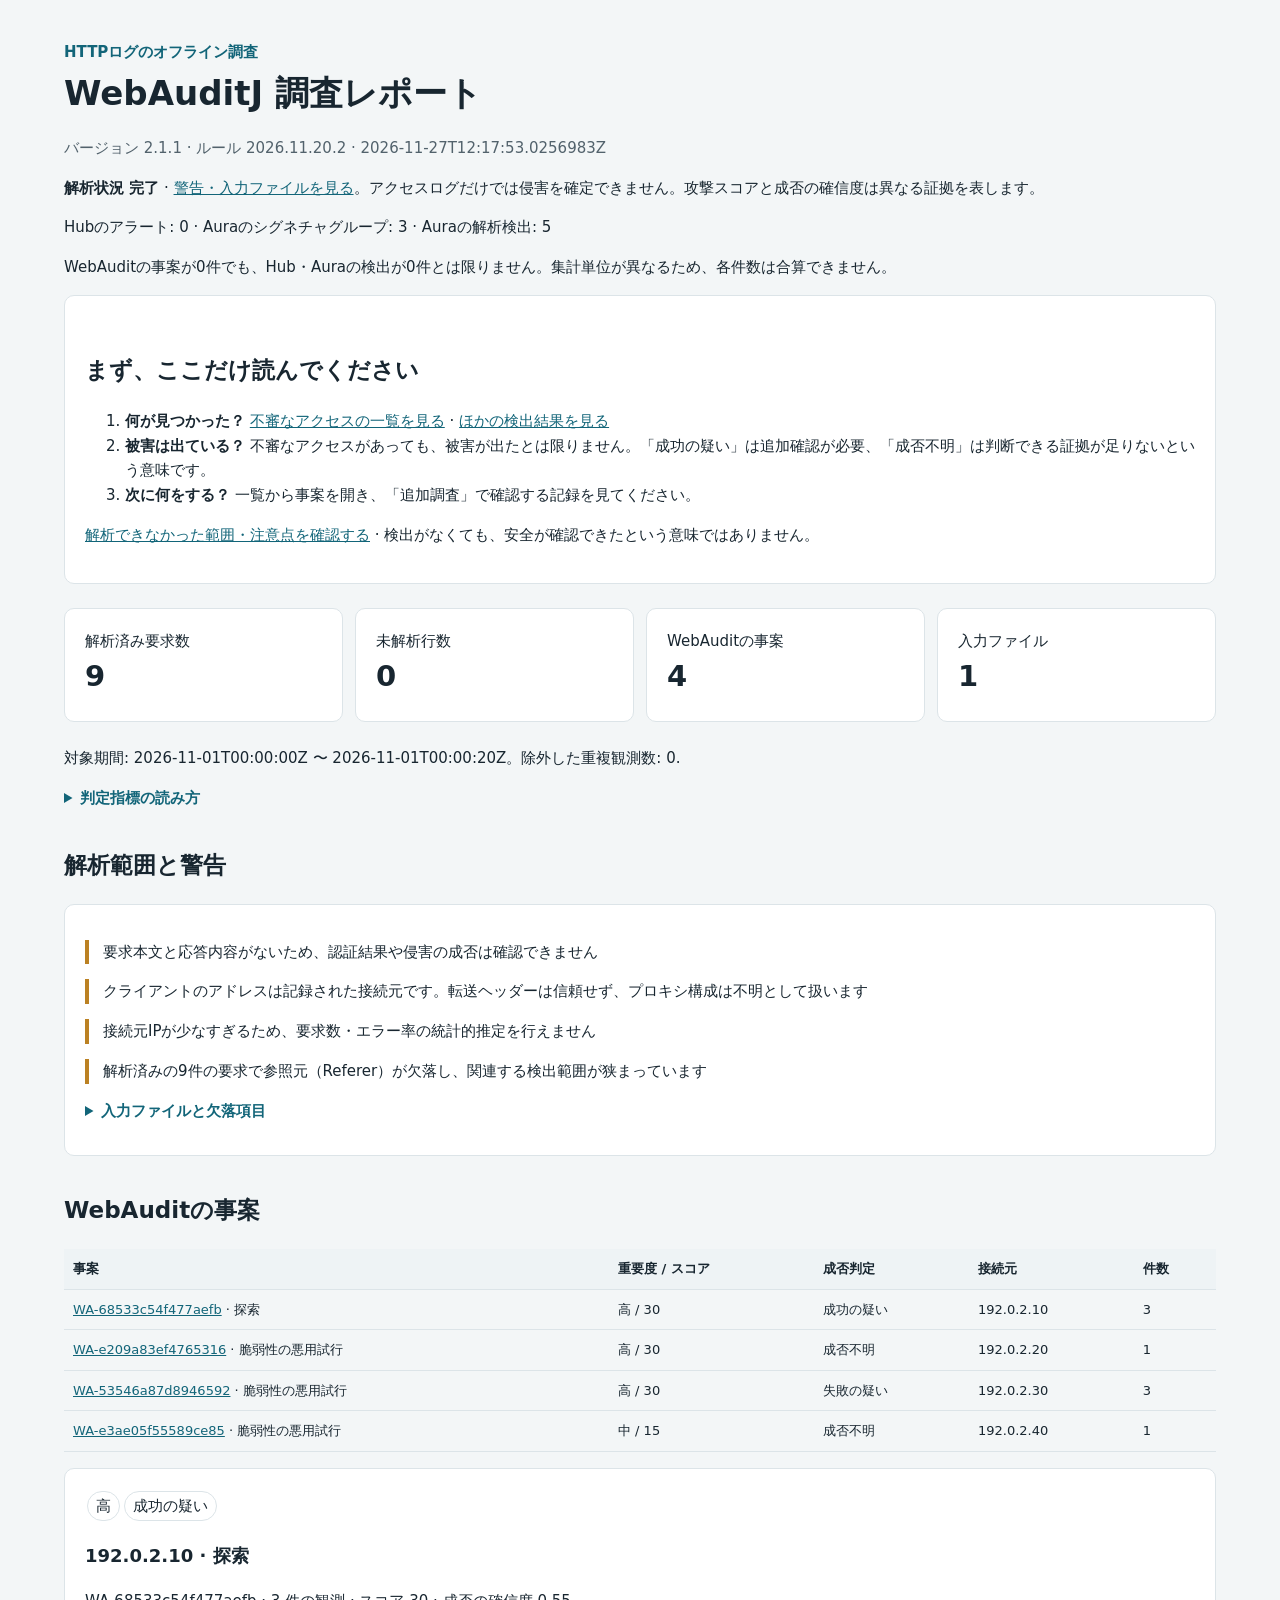
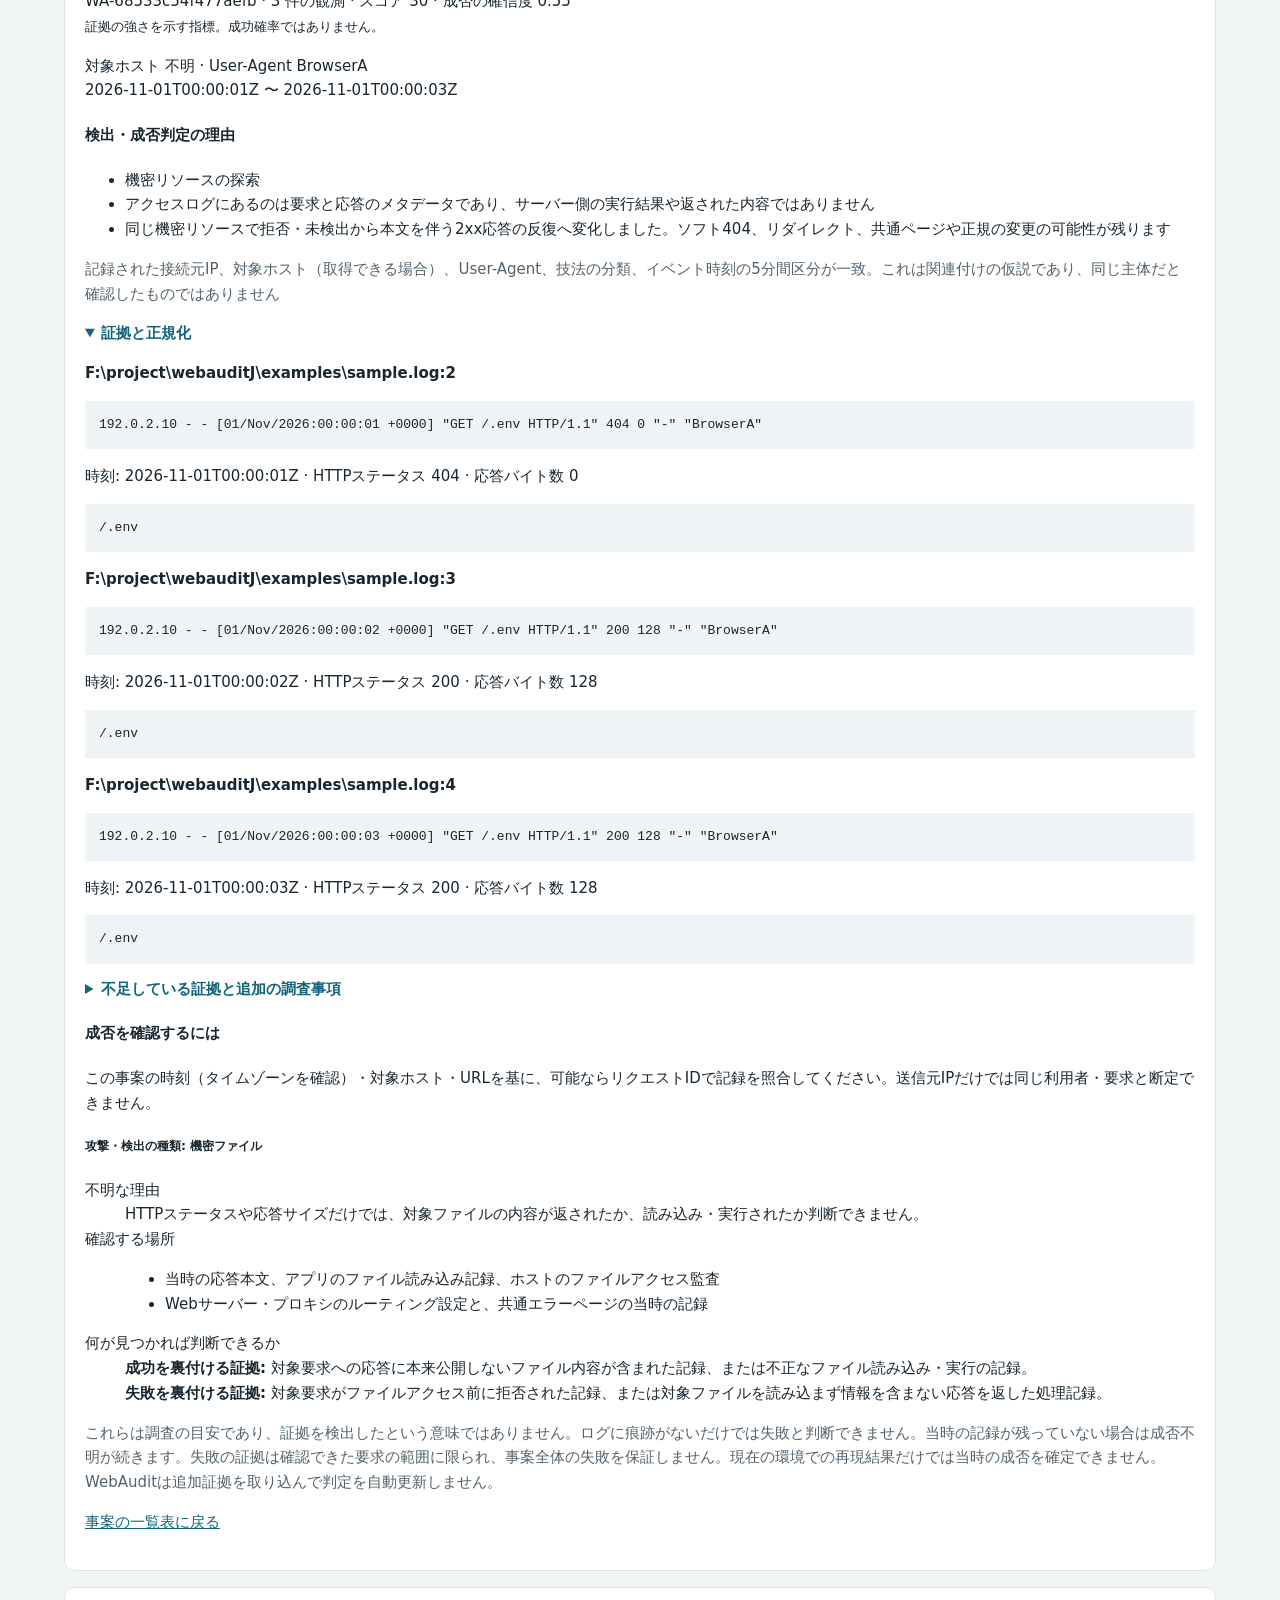
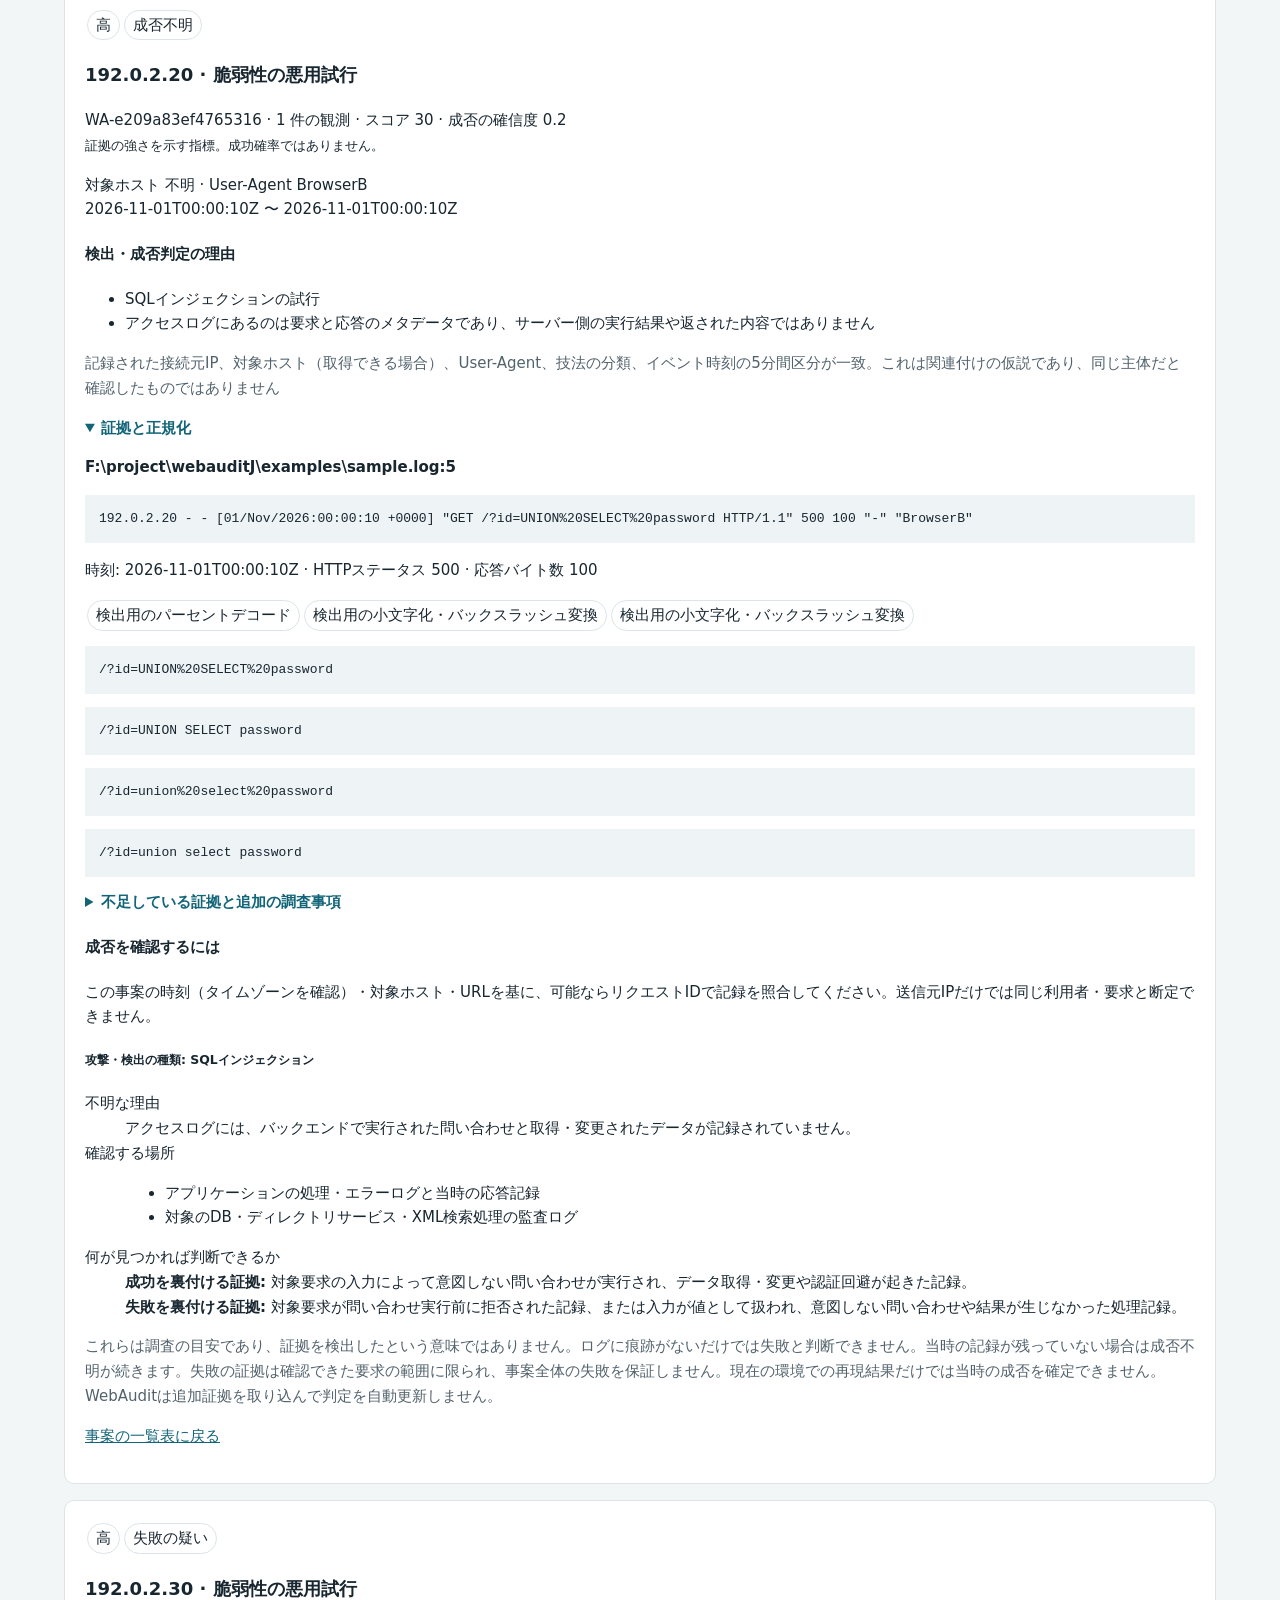
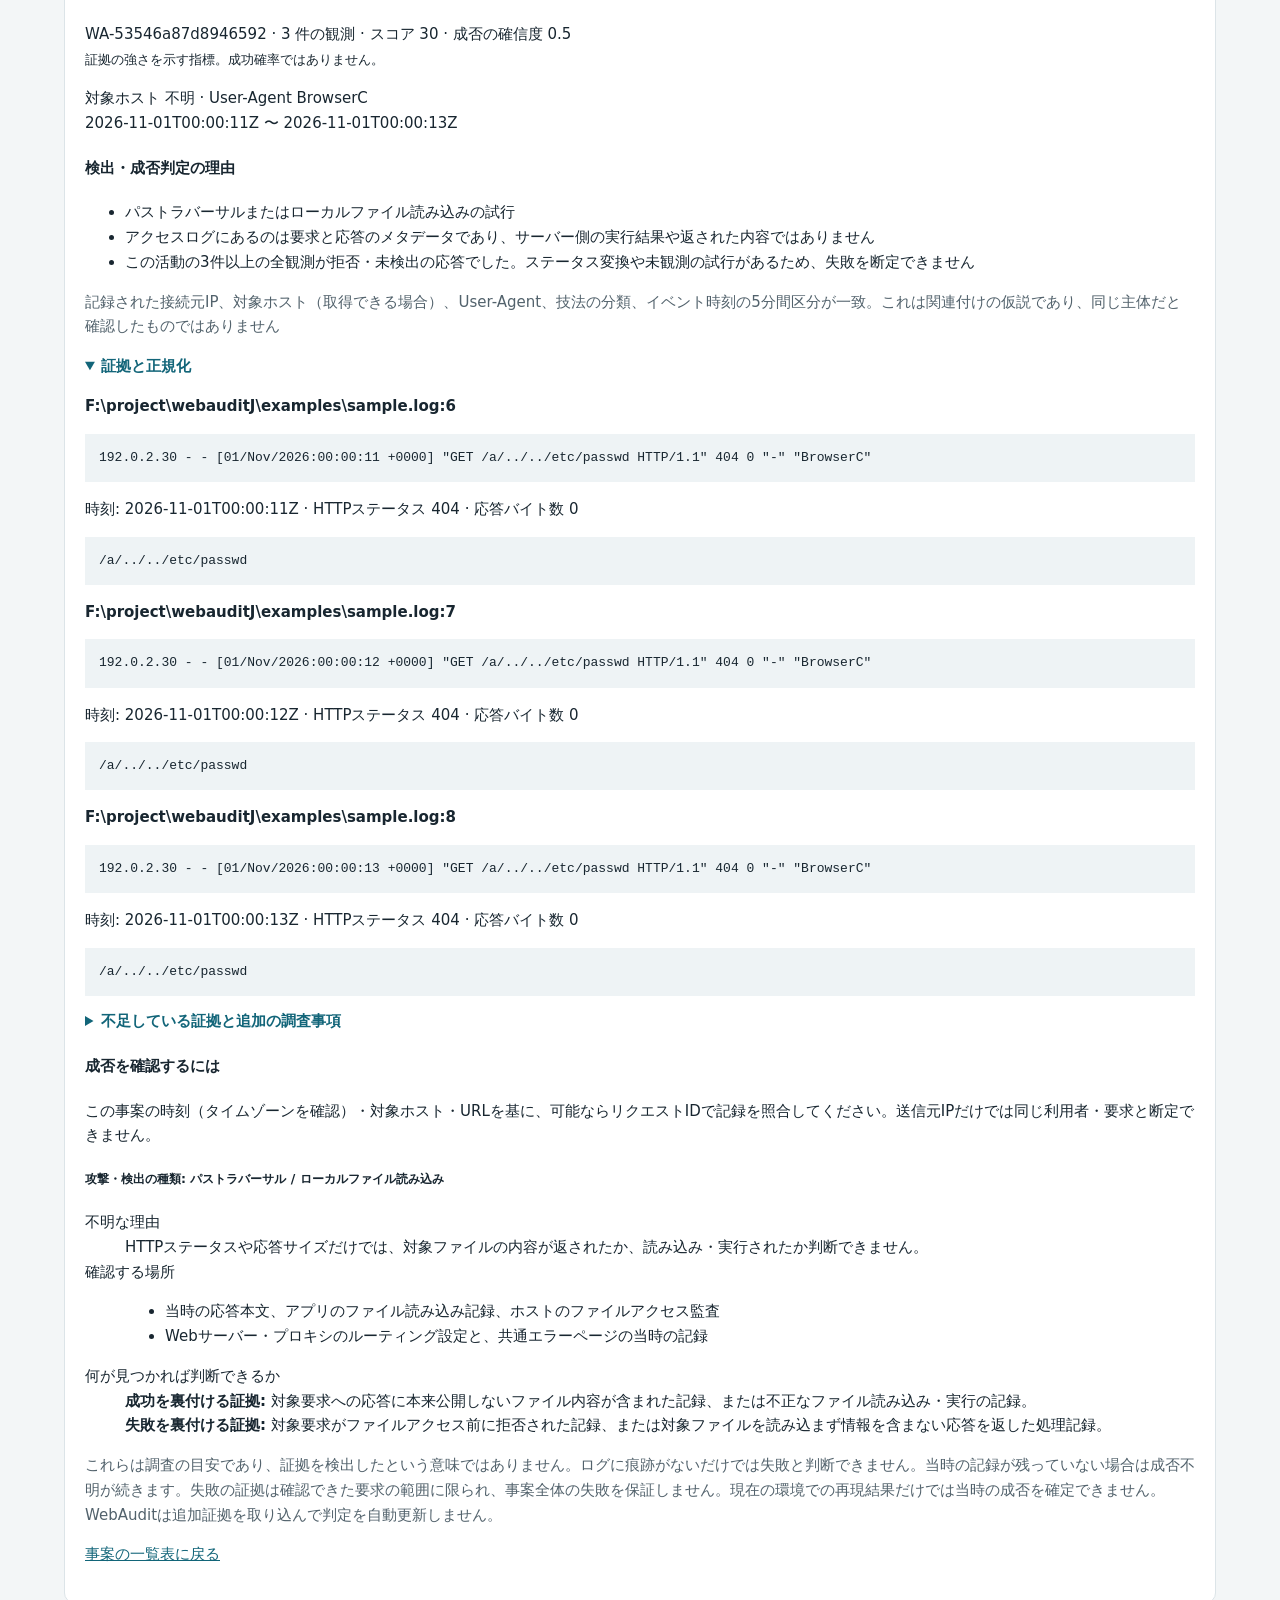
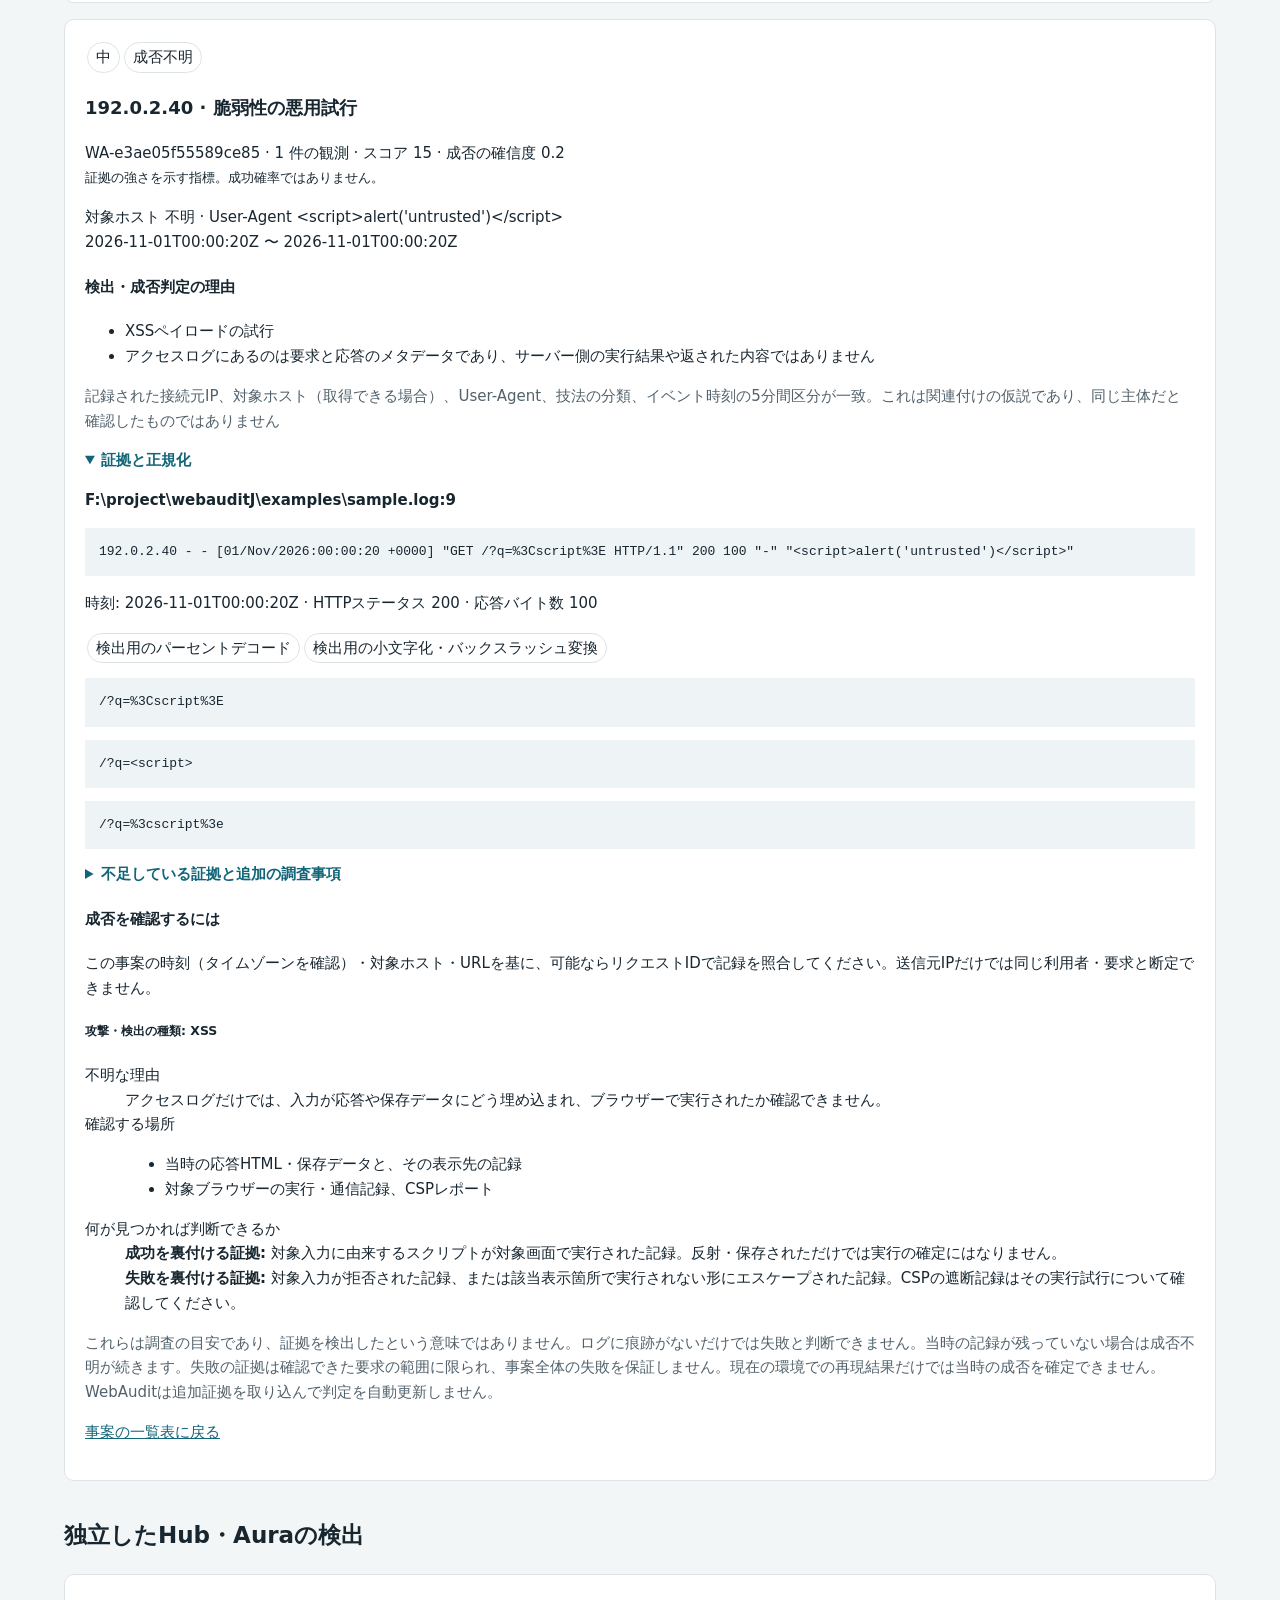
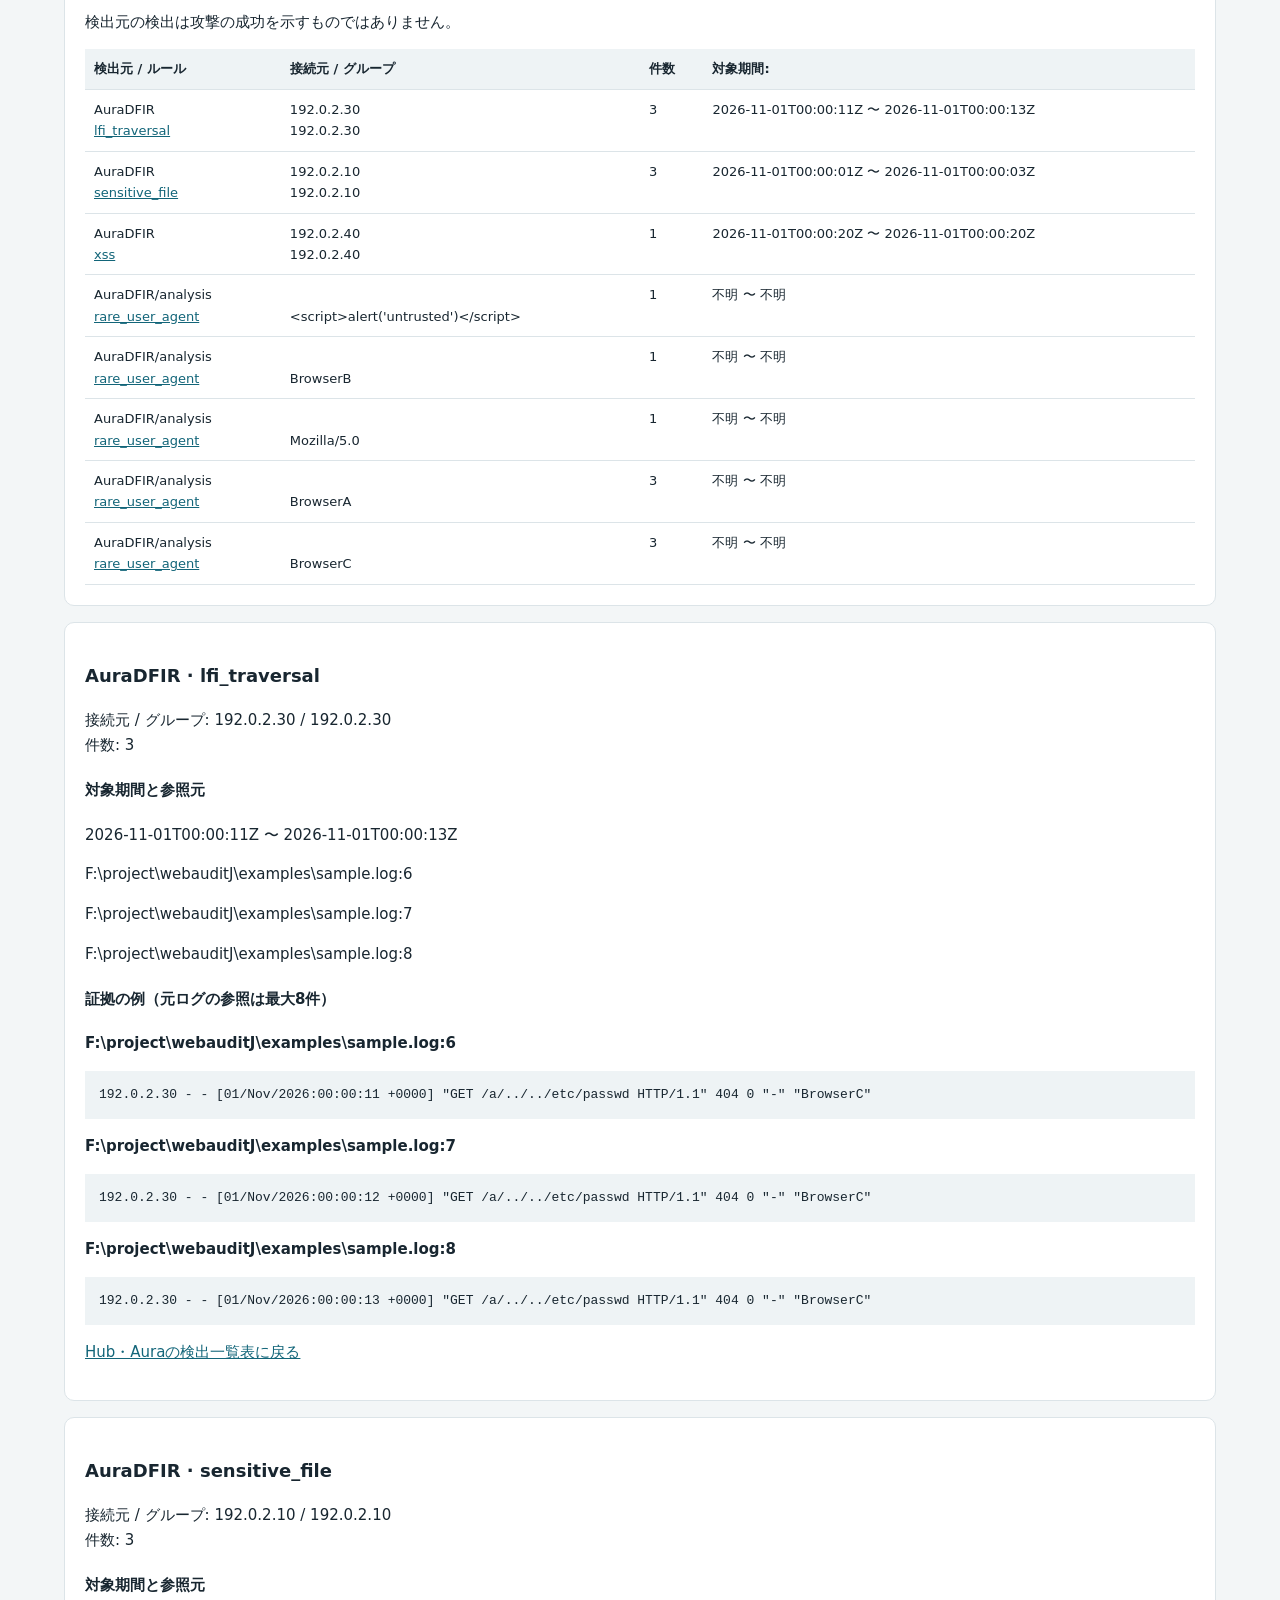
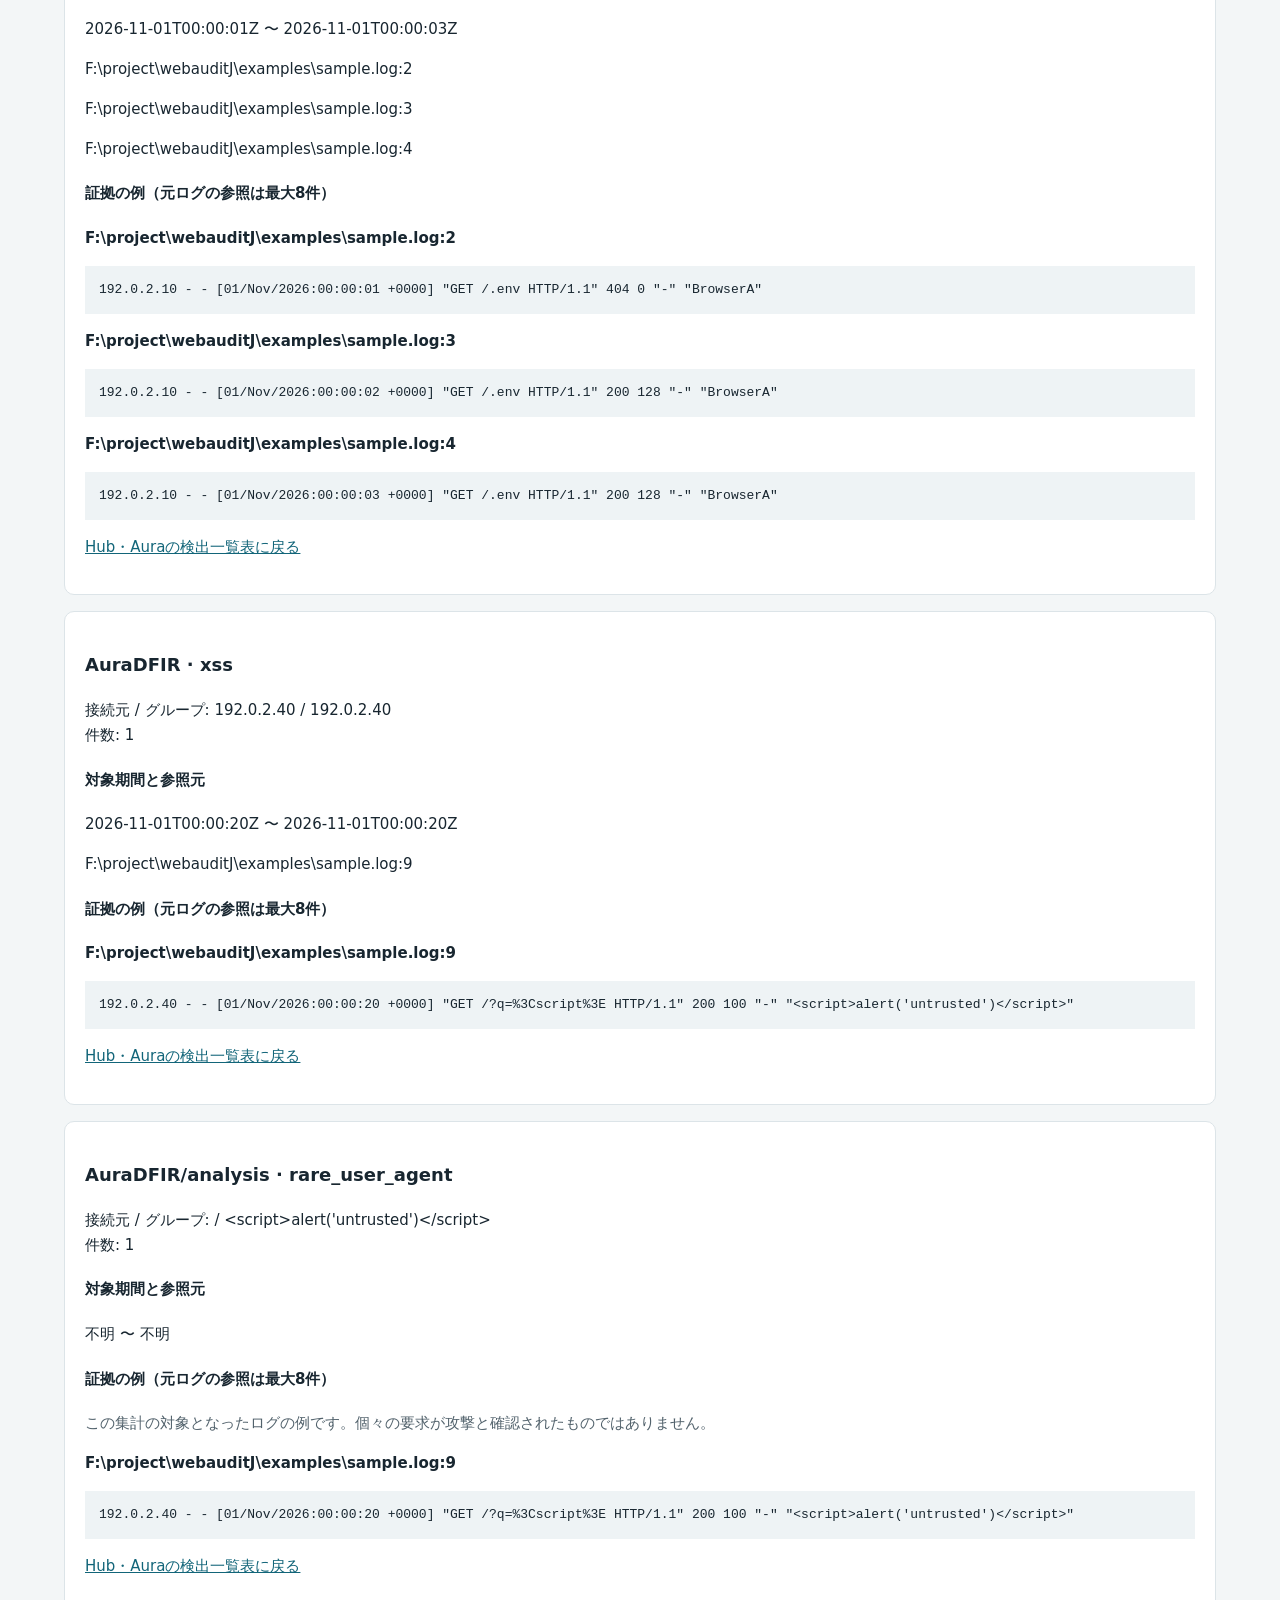
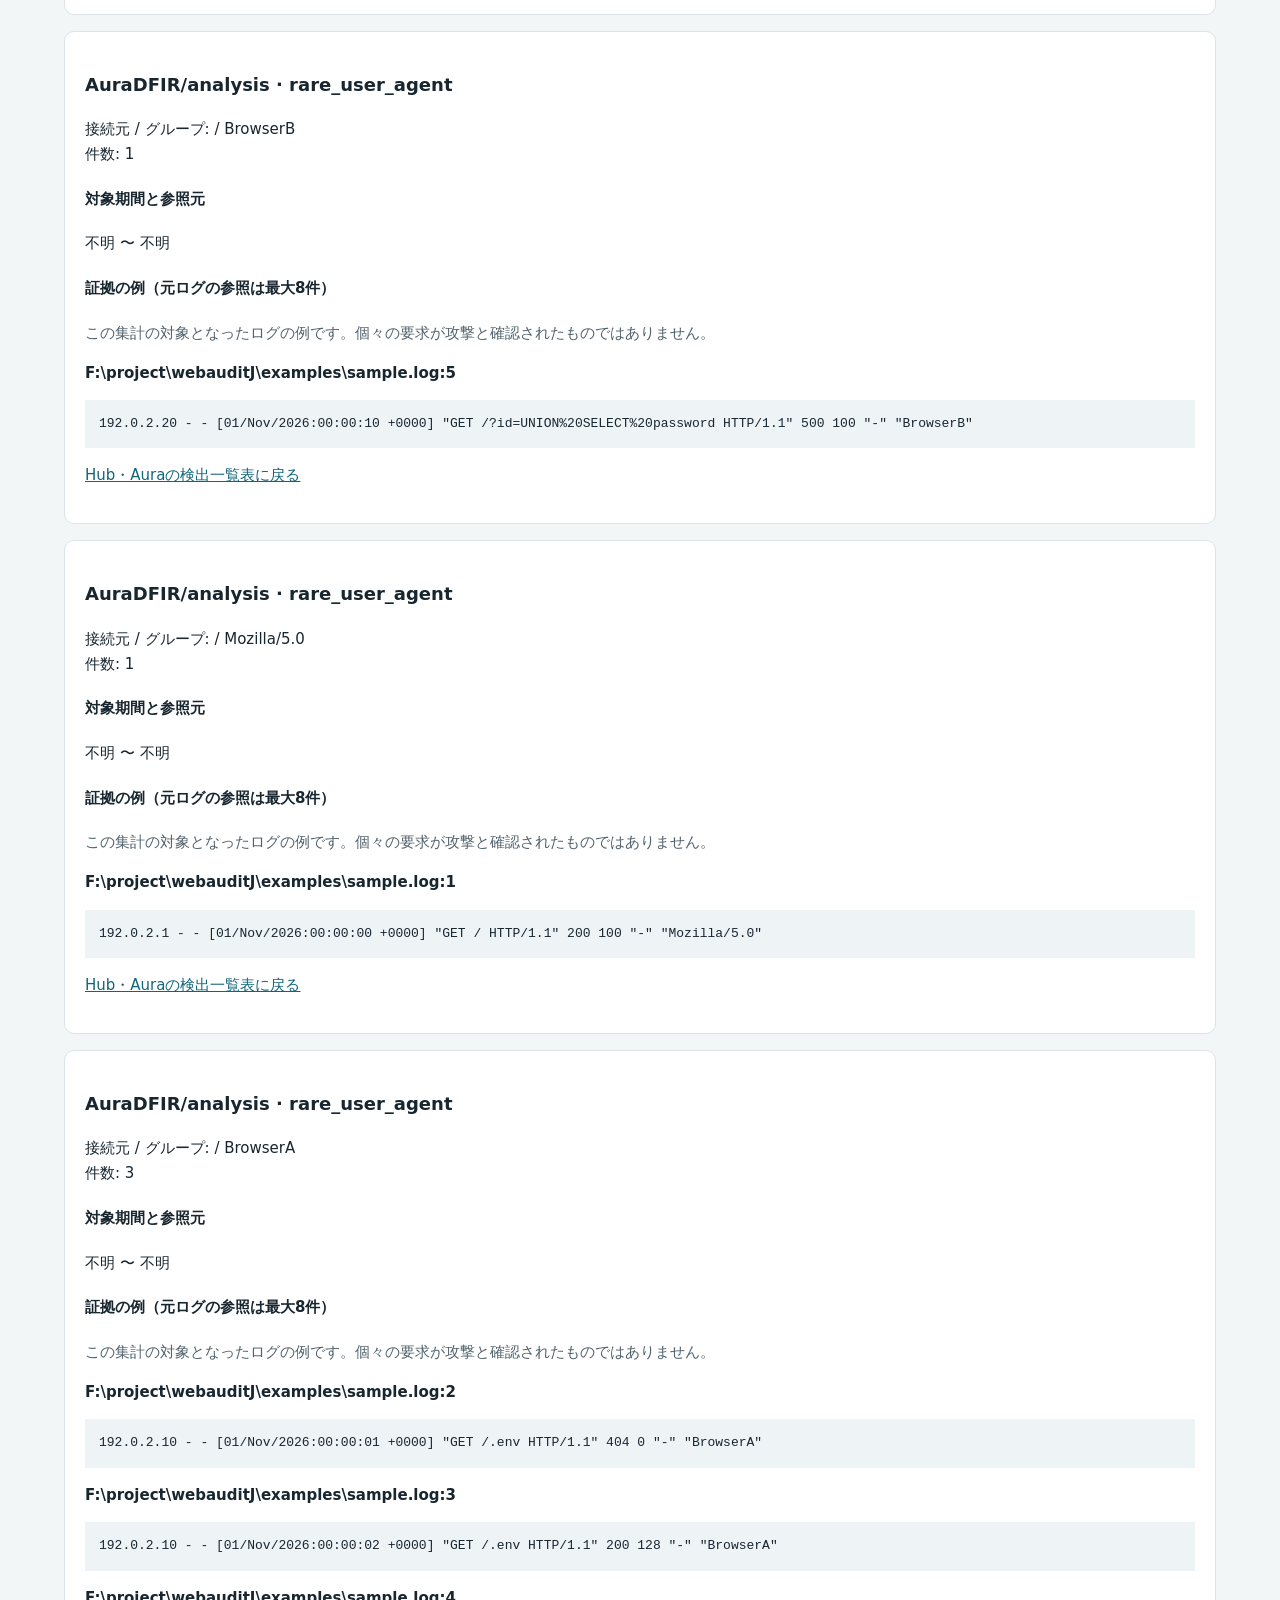
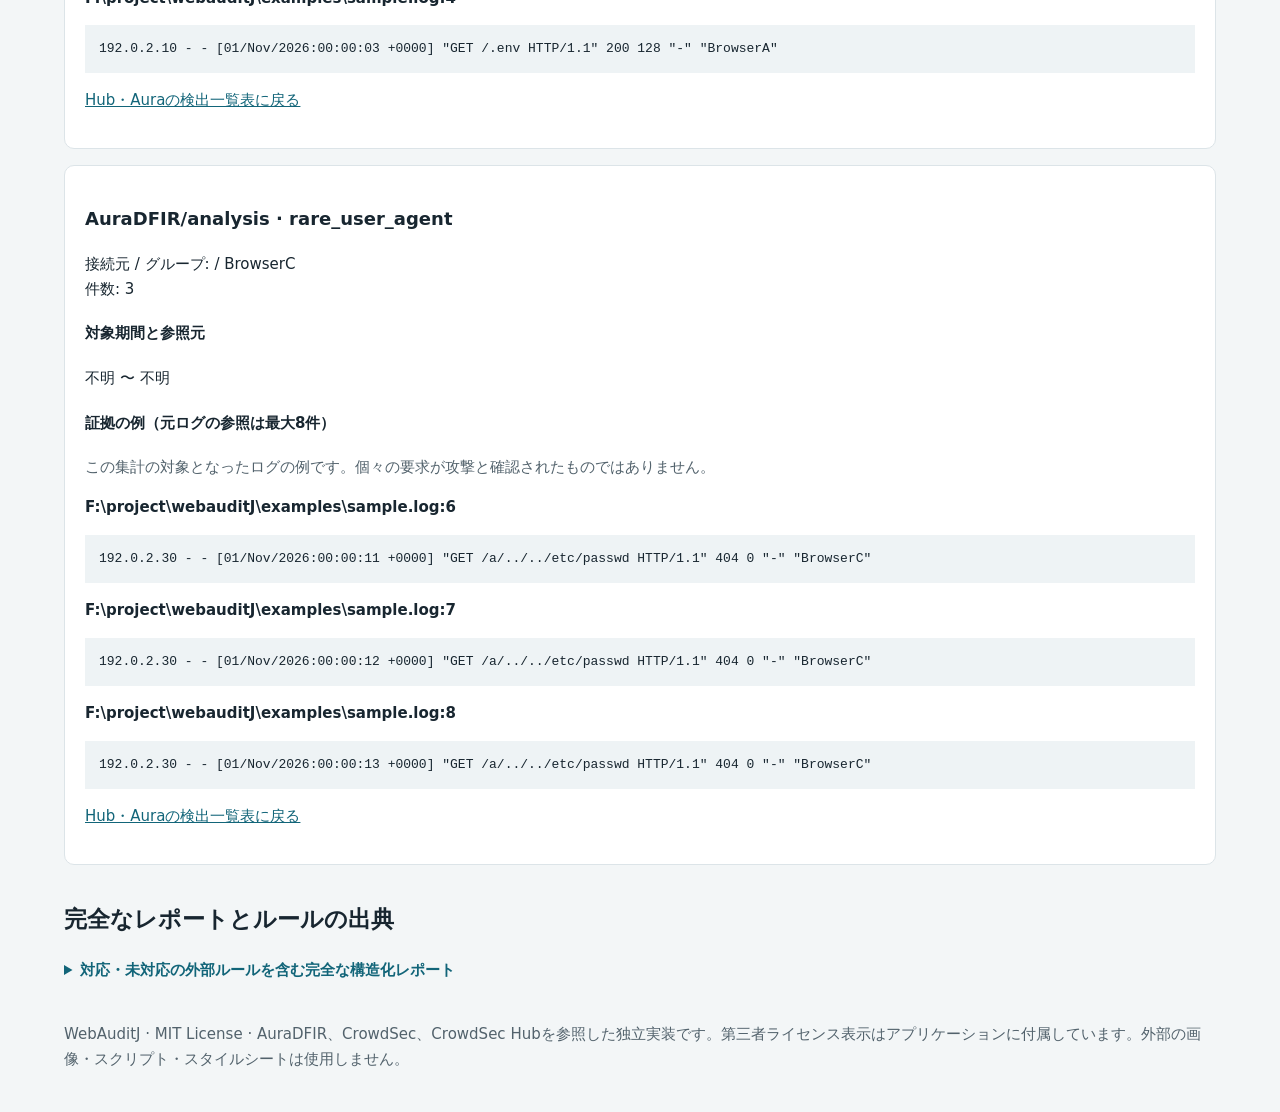
==== examples/sample-report.html @ 27878f89 "feat: port readable reports and investigation workflow (GREEN)" ====
<!doctype html>
<html lang="ja"><head><meta charset="utf-8"><meta http-equiv="Content-Security-Policy" content="default-src 'none'; style-src 'unsafe-inline'; base-uri 'none'; form-action 'none'"><meta name="viewport" content="width=device-width,initial-scale=1"><title>WebAuditJ 調査レポート</title>
<style>
:root{color-scheme:light;--ink:#182630;--muted:#52626c;--line:#dce4e8;--accent:#126579}*{box-sizing:border-box}body{margin:0;background:#f3f6f7;color:var(--ink);font:15px/1.65 system-ui,sans-serif}main{max-width:1200px;margin:0 auto;padding:40px 24px}h1{font-size:34px;margin:0}h2{margin-top:36px;font-size:23px}h3{font-size:18px}p{overflow-wrap:anywhere}.eyebrow{color:var(--accent);font-weight:700}.muted{color:var(--muted)}.grid{display:grid;grid-template-columns:repeat(auto-fit,minmax(160px,1fr));gap:12px;margin:24px 0}.metric,article,section.panel{background:white;border:1px solid var(--line);border-radius:10px;padding:20px}.metric strong{display:block;font-size:29px}article{margin:16px 0}pre{background:#eef3f5;padding:14px;white-space:pre-wrap;overflow-wrap:anywhere;font:13px/1.55 ui-monospace,monospace}table{border-collapse:collapse;width:100%;font-size:13px}th,td{padding:9px;border-bottom:1px solid var(--line);text-align:left;vertical-align:top;overflow-wrap:anywhere}th{background:#eef3f5}.table{overflow-x:auto}.tag{display:inline-block;border:1px solid var(--line);padding:2px 8px;border-radius:20px;margin:2px}.warning{border-left:4px solid #bb8123;padding-left:14px}details{margin:12px 0}summary{cursor:pointer;color:var(--accent);font-weight:600}a{color:var(--accent)}footer{margin-top:40px;color:var(--muted)}
</style></head><body><main>
<div class="eyebrow">HTTPログのオフライン調査</div><h1>WebAuditJ 調査レポート</h1>
<p class="muted">バージョン 2.1.1 · ルール 2026.11.20.2 · 2026-11-27T12:17:53.0256983Z</p>
<p><strong>解析状況 完了</strong> · <a href="#coverage">警告・入力ファイルを見る</a>。アクセスログだけでは侵害を確定できません。攻撃スコアと成否の確信度は異なる証拠を表します。</p>
<p>Hubのアラート: 0 · Auraのシグネチャグループ: 3 · Auraの解析検出: 5</p><p>WebAuditの事案が0件でも、Hub・Auraの検出が0件とは限りません。集計単位が異なるため、各件数は合算できません。</p>
<section class="panel" aria-labelledby="reading-guide"><h2 id="reading-guide">まず、ここだけ読んでください</h2><ol><li><strong>何が見つかった？</strong> <a href="#incident-list">不審なアクセスの一覧を見る</a> · <a href="#upstream-list">ほかの検出結果を見る</a></li><li><strong>被害は出ている？</strong> 不審なアクセスがあっても、被害が出たとは限りません。「成功の疑い」は追加確認が必要、「成否不明」は判断できる証拠が足りないという意味です。</li><li><strong>次に何をする？</strong> 一覧から事案を開き、「追加調査」で確認する記録を見てください。</li></ol><p><a href="#coverage">解析できなかった範囲・注意点を確認する</a> · 検出がなくても、安全が確認できたという意味ではありません。</p></section>
<div class="grid"><div class="metric">解析済み要求数<strong>9</strong></div><div class="metric">未解析行数<strong>0</strong></div><div class="metric">WebAuditの事案<strong>4</strong></div><div class="metric">入力ファイル<strong>1</strong></div></div>
<p>対象期間: 2026-11-01T00:00:00Z 〜 2026-11-01T00:00:20Z。除外した重複観測数: 0.</p>
<details><summary>判定指標の読み方</summary><p>攻撃スコアは、一意な一致ルールの重み（緊急40、高30、中15、その他5）の合計を100で打ち切った値です。不審さを表し、攻撃の成功を示すものではありません。</p><p>成否の確信度は、ルールの条件に基づく証拠の強さの指標であり、校正された確率ではありません。現行値は成否不明0.2、成功の疑い0.55、失敗の疑い0.5で、成功率を示しません。</p>
</details><h2 id="coverage">解析範囲と警告</h2><section class="panel"><p class="warning">要求本文と応答内容がないため、認証結果や侵害の成否は確認できません</p><p class="warning">クライアントのアドレスは記録された接続元です。転送ヘッダーは信頼せず、プロキシ構成は不明として扱います</p><p class="warning">接続元IPが少なすぎるため、要求数・エラー率の統計的推定を行えません</p><p class="warning">解析済みの9件の要求で参照元（Referer）が欠落し、関連する検出範囲が狭まっています</p>
<details><summary>入力ファイルと欠落項目</summary><div class="table"><table><tr><th>ファイル</th><th>解析済み</th><th>未解析</th><th>診断情報</th></tr><tr><td>F:\project\webauditJ\examples\sample.log</td><td>9</td><td>0</td><td></td></tr></table></div><p>参照元（Referer）: 9 が欠落</p></details></section>
<h2 id="incident-list">WebAuditの事案</h2>
<div class="table"><table><thead><tr><th scope="col">事案</th><th scope="col">重要度 / スコア</th><th scope="col">成否判定</th><th scope="col">接続元</th><th scope="col">件数</th></tr></thead><tbody>
<tr><td><a href="#WA-68533c54f477aefb">WA-68533c54f477aefb</a> · 探索</td><td>高 / 30</td><td>成功の疑い</td><td>192.0.2.10</td><td>3</td></tr><tr><td><a href="#WA-e209a83ef4765316">WA-e209a83ef4765316</a> · 脆弱性の悪用試行</td><td>高 / 30</td><td>成否不明</td><td>192.0.2.20</td><td>1</td></tr><tr><td><a href="#WA-53546a87d8946592">WA-53546a87d8946592</a> · 脆弱性の悪用試行</td><td>高 / 30</td><td>失敗の疑い</td><td>192.0.2.30</td><td>3</td></tr><tr><td><a href="#WA-e3ae05f55589ce85">WA-e3ae05f55589ce85</a> · 脆弱性の悪用試行</td><td>中 / 15</td><td>成否不明</td><td>192.0.2.40</td><td>1</td></tr>
</tbody></table></div>
<article id="WA-68533c54f477aefb"><span class="tag">高</span><span class="tag">成功の疑い</span><h3>192.0.2.10 · 探索</h3><p>WA-68533c54f477aefb · 3 件の観測 · スコア 30 · 成否の確信度 0.55<br><small>証拠の強さを示す指標。成功確率ではありません。</small></p><p>対象ホスト 不明 · User-Agent BrowserA<br>2026-11-01T00:00:01Z 〜 2026-11-01T00:00:03Z</p>

<h4>検出・成否判定の理由</h4><ul><li>機密リソースの探索</li><li>アクセスログにあるのは要求と応答のメタデータであり、サーバー側の実行結果や返された内容ではありません</li><li>同じ機密リソースで拒否・未検出から本文を伴う2xx応答の反復へ変化しました。ソフト404、リダイレクト、共通ページや正規の変更の可能性が残ります</li></ul><p class="muted">記録された接続元IP、対象ホスト（取得できる場合）、User-Agent、技法の分類、イベント時刻の5分間区分が一致。これは関連付けの仮説であり、同じ主体だと確認したものではありません</p>
<details open id="evidence-WA-68533c54f477aefb"><summary>証拠と正規化</summary><p><strong>F:\project\webauditJ\examples\sample.log:2</strong></p><pre>192.0.2.10 - - [01/Nov/2026:00:00:01 +0000] &quot;GET /.env HTTP/1.1&quot; 404 0 &quot;-&quot; &quot;BrowserA&quot;</pre><p>時刻: 2026-11-01T00:00:01Z · HTTPステータス 404 · 応答バイト数 0</p><pre>/.env</pre><p><strong>F:\project\webauditJ\examples\sample.log:3</strong></p><pre>192.0.2.10 - - [01/Nov/2026:00:00:02 +0000] &quot;GET /.env HTTP/1.1&quot; 200 128 &quot;-&quot; &quot;BrowserA&quot;</pre><p>時刻: 2026-11-01T00:00:02Z · HTTPステータス 200 · 応答バイト数 128</p><pre>/.env</pre><p><strong>F:\project\webauditJ\examples\sample.log:4</strong></p><pre>192.0.2.10 - - [01/Nov/2026:00:00:03 +0000] &quot;GET /.env HTTP/1.1&quot; 200 128 &quot;-&quot; &quot;BrowserA&quot;</pre><p>時刻: 2026-11-01T00:00:03Z · HTTPステータス 200 · 応答バイト数 128</p><pre>/.env</pre></details>
<details><summary>不足している証拠と追加の調査事項</summary><ul><li>応答本文と対象リソースの本来の動作</li><li>要求本文、アプリケーション・認証の監査記録</li><li>バックエンド・プロキシのステータス変換とファイル・プロセス・通信の証拠</li></ul><ol><li>参照先の元ログを読み、要求の転送先とプロキシ設定を確認してください</li><li>同時刻・同一リソースのアプリケーション・認証・エラーログを照合してください</li><li>ペイロードの探索では、サーバーのファイル・プロセス・外向き通信を確認してください</li><li>返された機密情報の実体を存在しないパスへの応答と比較し、応答・アプリケーションの証拠を保存してください</li></ol></details><section><h4>成否を確認するには</h4><p>この事案の時刻（タイムゾーンを確認）・対象ホスト・URLを基に、可能ならリクエストIDで記録を照合してください。送信元IPだけでは同じ利用者・要求と断定できません。</p>
<h5>攻撃・検出の種類: 機密ファイル</h5><dl><dt>不明な理由</dt><dd>HTTPステータスや応答サイズだけでは、対象ファイルの内容が返されたか、読み込み・実行されたか判断できません。</dd><dt>確認する場所</dt><dd><ul><li>当時の応答本文、アプリのファイル読み込み記録、ホストのファイルアクセス監査</li><li>Webサーバー・プロキシのルーティング設定と、共通エラーページの当時の記録</li></ul></dd><dt>何が見つかれば判断できるか</dt><dd><strong>成功を裏付ける証拠:</strong> 対象要求への応答に本来公開しないファイル内容が含まれた記録、または不正なファイル読み込み・実行の記録。</dd><dd><strong>失敗を裏付ける証拠:</strong> 対象要求がファイルアクセス前に拒否された記録、または対象ファイルを読み込まず情報を含まない応答を返した処理記録。</dd></dl>
<p class="muted">これらは調査の目安であり、証拠を検出したという意味ではありません。ログに痕跡がないだけでは失敗と判断できません。当時の記録が残っていない場合は成否不明が続きます。失敗の証拠は確認できた要求の範囲に限られ、事案全体の失敗を保証しません。現在の環境での再現結果だけでは当時の成否を確定できません。WebAuditは追加証拠を取り込んで判定を自動更新しません。</p></section><p><a href="#incident-list">事案の一覧表に戻る</a></p></article><article id="WA-e209a83ef4765316"><span class="tag">高</span><span class="tag">成否不明</span><h3>192.0.2.20 · 脆弱性の悪用試行</h3><p>WA-e209a83ef4765316 · 1 件の観測 · スコア 30 · 成否の確信度 0.2<br><small>証拠の強さを示す指標。成功確率ではありません。</small></p><p>対象ホスト 不明 · User-Agent BrowserB<br>2026-11-01T00:00:10Z 〜 2026-11-01T00:00:10Z</p>

<h4>検出・成否判定の理由</h4><ul><li>SQLインジェクションの試行</li><li>アクセスログにあるのは要求と応答のメタデータであり、サーバー側の実行結果や返された内容ではありません</li></ul><p class="muted">記録された接続元IP、対象ホスト（取得できる場合）、User-Agent、技法の分類、イベント時刻の5分間区分が一致。これは関連付けの仮説であり、同じ主体だと確認したものではありません</p>
<details open id="evidence-WA-e209a83ef4765316"><summary>証拠と正規化</summary><p><strong>F:\project\webauditJ\examples\sample.log:5</strong></p><pre>192.0.2.20 - - [01/Nov/2026:00:00:10 +0000] &quot;GET /?id=UNION%20SELECT%20password HTTP/1.1&quot; 500 100 &quot;-&quot; &quot;BrowserB&quot;</pre><p>時刻: 2026-11-01T00:00:10Z · HTTPステータス 500 · 応答バイト数 100</p><span class="tag">検出用のパーセントデコード</span><span class="tag">検出用の小文字化・バックスラッシュ変換</span><span class="tag">検出用の小文字化・バックスラッシュ変換</span><pre>/?id=UNION%20SELECT%20password</pre><pre>/?id=UNION SELECT password</pre><pre>/?id=union%20select%20password</pre><pre>/?id=union select password</pre></details>
<details><summary>不足している証拠と追加の調査事項</summary><ul><li>応答本文と対象リソースの本来の動作</li><li>要求本文、アプリケーション・認証の監査記録</li><li>バックエンド・プロキシのステータス変換とファイル・プロセス・通信の証拠</li></ul><ol><li>参照先の元ログを読み、要求の転送先とプロキシ設定を確認してください</li><li>同時刻・同一リソースのアプリケーション・認証・エラーログを照合してください</li><li>ペイロードの探索では、サーバーのファイル・プロセス・外向き通信を確認してください</li></ol></details><section><h4>成否を確認するには</h4><p>この事案の時刻（タイムゾーンを確認）・対象ホスト・URLを基に、可能ならリクエストIDで記録を照合してください。送信元IPだけでは同じ利用者・要求と断定できません。</p>
<h5>攻撃・検出の種類: SQLインジェクション</h5><dl><dt>不明な理由</dt><dd>アクセスログには、バックエンドで実行された問い合わせと取得・変更されたデータが記録されていません。</dd><dt>確認する場所</dt><dd><ul><li>アプリケーションの処理・エラーログと当時の応答記録</li><li>対象のDB・ディレクトリサービス・XML検索処理の監査ログ</li></ul></dd><dt>何が見つかれば判断できるか</dt><dd><strong>成功を裏付ける証拠:</strong> 対象要求の入力によって意図しない問い合わせが実行され、データ取得・変更や認証回避が起きた記録。</dd><dd><strong>失敗を裏付ける証拠:</strong> 対象要求が問い合わせ実行前に拒否された記録、または入力が値として扱われ、意図しない問い合わせや結果が生じなかった処理記録。</dd></dl>
<p class="muted">これらは調査の目安であり、証拠を検出したという意味ではありません。ログに痕跡がないだけでは失敗と判断できません。当時の記録が残っていない場合は成否不明が続きます。失敗の証拠は確認できた要求の範囲に限られ、事案全体の失敗を保証しません。現在の環境での再現結果だけでは当時の成否を確定できません。WebAuditは追加証拠を取り込んで判定を自動更新しません。</p></section><p><a href="#incident-list">事案の一覧表に戻る</a></p></article><article id="WA-53546a87d8946592"><span class="tag">高</span><span class="tag">失敗の疑い</span><h3>192.0.2.30 · 脆弱性の悪用試行</h3><p>WA-53546a87d8946592 · 3 件の観測 · スコア 30 · 成否の確信度 0.5<br><small>証拠の強さを示す指標。成功確率ではありません。</small></p><p>対象ホスト 不明 · User-Agent BrowserC<br>2026-11-01T00:00:11Z 〜 2026-11-01T00:00:13Z</p>

<h4>検出・成否判定の理由</h4><ul><li>パストラバーサルまたはローカルファイル読み込みの試行</li><li>アクセスログにあるのは要求と応答のメタデータであり、サーバー側の実行結果や返された内容ではありません</li><li>この活動の3件以上の全観測が拒否・未検出の応答でした。ステータス変換や未観測の試行があるため、失敗を断定できません</li></ul><p class="muted">記録された接続元IP、対象ホスト（取得できる場合）、User-Agent、技法の分類、イベント時刻の5分間区分が一致。これは関連付けの仮説であり、同じ主体だと確認したものではありません</p>
<details open id="evidence-WA-53546a87d8946592"><summary>証拠と正規化</summary><p><strong>F:\project\webauditJ\examples\sample.log:6</strong></p><pre>192.0.2.30 - - [01/Nov/2026:00:00:11 +0000] &quot;GET /a/../../etc/passwd HTTP/1.1&quot; 404 0 &quot;-&quot; &quot;BrowserC&quot;</pre><p>時刻: 2026-11-01T00:00:11Z · HTTPステータス 404 · 応答バイト数 0</p><pre>/a/../../etc/passwd</pre><p><strong>F:\project\webauditJ\examples\sample.log:7</strong></p><pre>192.0.2.30 - - [01/Nov/2026:00:00:12 +0000] &quot;GET /a/../../etc/passwd HTTP/1.1&quot; 404 0 &quot;-&quot; &quot;BrowserC&quot;</pre><p>時刻: 2026-11-01T00:00:12Z · HTTPステータス 404 · 応答バイト数 0</p><pre>/a/../../etc/passwd</pre><p><strong>F:\project\webauditJ\examples\sample.log:8</strong></p><pre>192.0.2.30 - - [01/Nov/2026:00:00:13 +0000] &quot;GET /a/../../etc/passwd HTTP/1.1&quot; 404 0 &quot;-&quot; &quot;BrowserC&quot;</pre><p>時刻: 2026-11-01T00:00:13Z · HTTPステータス 404 · 応答バイト数 0</p><pre>/a/../../etc/passwd</pre></details>
<details><summary>不足している証拠と追加の調査事項</summary><ul><li>応答本文と対象リソースの本来の動作</li><li>要求本文、アプリケーション・認証の監査記録</li><li>バックエンド・プロキシのステータス変換とファイル・プロセス・通信の証拠</li></ul><ol><li>参照先の元ログを読み、要求の転送先とプロキシ設定を確認してください</li><li>同時刻・同一リソースのアプリケーション・認証・エラーログを照合してください</li><li>ペイロードの探索では、サーバーのファイル・プロセス・外向き通信を確認してください</li></ol></details><section><h4>成否を確認するには</h4><p>この事案の時刻（タイムゾーンを確認）・対象ホスト・URLを基に、可能ならリクエストIDで記録を照合してください。送信元IPだけでは同じ利用者・要求と断定できません。</p>
<h5>攻撃・検出の種類: パストラバーサル / ローカルファイル読み込み</h5><dl><dt>不明な理由</dt><dd>HTTPステータスや応答サイズだけでは、対象ファイルの内容が返されたか、読み込み・実行されたか判断できません。</dd><dt>確認する場所</dt><dd><ul><li>当時の応答本文、アプリのファイル読み込み記録、ホストのファイルアクセス監査</li><li>Webサーバー・プロキシのルーティング設定と、共通エラーページの当時の記録</li></ul></dd><dt>何が見つかれば判断できるか</dt><dd><strong>成功を裏付ける証拠:</strong> 対象要求への応答に本来公開しないファイル内容が含まれた記録、または不正なファイル読み込み・実行の記録。</dd><dd><strong>失敗を裏付ける証拠:</strong> 対象要求がファイルアクセス前に拒否された記録、または対象ファイルを読み込まず情報を含まない応答を返した処理記録。</dd></dl>
<p class="muted">これらは調査の目安であり、証拠を検出したという意味ではありません。ログに痕跡がないだけでは失敗と判断できません。当時の記録が残っていない場合は成否不明が続きます。失敗の証拠は確認できた要求の範囲に限られ、事案全体の失敗を保証しません。現在の環境での再現結果だけでは当時の成否を確定できません。WebAuditは追加証拠を取り込んで判定を自動更新しません。</p></section><p><a href="#incident-list">事案の一覧表に戻る</a></p></article><article id="WA-e3ae05f55589ce85"><span class="tag">中</span><span class="tag">成否不明</span><h3>192.0.2.40 · 脆弱性の悪用試行</h3><p>WA-e3ae05f55589ce85 · 1 件の観測 · スコア 15 · 成否の確信度 0.2<br><small>証拠の強さを示す指標。成功確率ではありません。</small></p><p>対象ホスト 不明 · User-Agent &lt;script&gt;alert(&#39;untrusted&#39;)&lt;/script&gt;<br>2026-11-01T00:00:20Z 〜 2026-11-01T00:00:20Z</p>

<h4>検出・成否判定の理由</h4><ul><li>XSSペイロードの試行</li><li>アクセスログにあるのは要求と応答のメタデータであり、サーバー側の実行結果や返された内容ではありません</li></ul><p class="muted">記録された接続元IP、対象ホスト（取得できる場合）、User-Agent、技法の分類、イベント時刻の5分間区分が一致。これは関連付けの仮説であり、同じ主体だと確認したものではありません</p>
<details open id="evidence-WA-e3ae05f55589ce85"><summary>証拠と正規化</summary><p><strong>F:\project\webauditJ\examples\sample.log:9</strong></p><pre>192.0.2.40 - - [01/Nov/2026:00:00:20 +0000] &quot;GET /?q=%3Cscript%3E HTTP/1.1&quot; 200 100 &quot;-&quot; &quot;&lt;script&gt;alert(&#39;untrusted&#39;)&lt;/script&gt;&quot;</pre><p>時刻: 2026-11-01T00:00:20Z · HTTPステータス 200 · 応答バイト数 100</p><span class="tag">検出用のパーセントデコード</span><span class="tag">検出用の小文字化・バックスラッシュ変換</span><pre>/?q=%3Cscript%3E</pre><pre>/?q=&lt;script&gt;</pre><pre>/?q=%3cscript%3e</pre></details>
<details><summary>不足している証拠と追加の調査事項</summary><ul><li>応答本文と対象リソースの本来の動作</li><li>要求本文、アプリケーション・認証の監査記録</li><li>バックエンド・プロキシのステータス変換とファイル・プロセス・通信の証拠</li></ul><ol><li>参照先の元ログを読み、要求の転送先とプロキシ設定を確認してください</li><li>同時刻・同一リソースのアプリケーション・認証・エラーログを照合してください</li><li>ペイロードの探索では、サーバーのファイル・プロセス・外向き通信を確認してください</li></ol></details><section><h4>成否を確認するには</h4><p>この事案の時刻（タイムゾーンを確認）・対象ホスト・URLを基に、可能ならリクエストIDで記録を照合してください。送信元IPだけでは同じ利用者・要求と断定できません。</p>
<h5>攻撃・検出の種類: XSS</h5><dl><dt>不明な理由</dt><dd>アクセスログだけでは、入力が応答や保存データにどう埋め込まれ、ブラウザーで実行されたか確認できません。</dd><dt>確認する場所</dt><dd><ul><li>当時の応答HTML・保存データと、その表示先の記録</li><li>対象ブラウザーの実行・通信記録、CSPレポート</li></ul></dd><dt>何が見つかれば判断できるか</dt><dd><strong>成功を裏付ける証拠:</strong> 対象入力に由来するスクリプトが対象画面で実行された記録。反射・保存されただけでは実行の確定にはなりません。</dd><dd><strong>失敗を裏付ける証拠:</strong> 対象入力が拒否された記録、または該当表示箇所で実行されない形にエスケープされた記録。CSPの遮断記録はその実行試行について確認してください。</dd></dl>
<p class="muted">これらは調査の目安であり、証拠を検出したという意味ではありません。ログに痕跡がないだけでは失敗と判断できません。当時の記録が残っていない場合は成否不明が続きます。失敗の証拠は確認できた要求の範囲に限られ、事案全体の失敗を保証しません。現在の環境での再現結果だけでは当時の成否を確定できません。WebAuditは追加証拠を取り込んで判定を自動更新しません。</p></section><p><a href="#incident-list">事案の一覧表に戻る</a></p></article>
<h2>独立したHub・Auraの検出</h2><section class="panel"><p>検出元の検出は攻撃の成功を示すものではありません。</p><div class="table" id="upstream-list"><table><thead><tr><th scope="col">検出元 / ルール</th><th scope="col">接続元 / グループ</th><th scope="col">件数</th><th scope="col">対象期間:</th></tr></thead><tbody>
<tr><td>AuraDFIR<br><a href="#upstream-0">lfi_traversal</a></td><td>192.0.2.30<br>192.0.2.30</td><td>3</td><td>2026-11-01T00:00:11Z 〜 2026-11-01T00:00:13Z</td></tr><tr><td>AuraDFIR<br><a href="#upstream-1">sensitive_file</a></td><td>192.0.2.10<br>192.0.2.10</td><td>3</td><td>2026-11-01T00:00:01Z 〜 2026-11-01T00:00:03Z</td></tr><tr><td>AuraDFIR<br><a href="#upstream-2">xss</a></td><td>192.0.2.40<br>192.0.2.40</td><td>1</td><td>2026-11-01T00:00:20Z 〜 2026-11-01T00:00:20Z</td></tr><tr><td>AuraDFIR/analysis<br><a href="#upstream-3">rare_user_agent</a></td><td><br>&lt;script&gt;alert(&#39;untrusted&#39;)&lt;/script&gt;</td><td>1</td><td>不明 〜 不明</td></tr><tr><td>AuraDFIR/analysis<br><a href="#upstream-4">rare_user_agent</a></td><td><br>BrowserB</td><td>1</td><td>不明 〜 不明</td></tr><tr><td>AuraDFIR/analysis<br><a href="#upstream-5">rare_user_agent</a></td><td><br>Mozilla/5.0</td><td>1</td><td>不明 〜 不明</td></tr><tr><td>AuraDFIR/analysis<br><a href="#upstream-6">rare_user_agent</a></td><td><br>BrowserA</td><td>3</td><td>不明 〜 不明</td></tr><tr><td>AuraDFIR/analysis<br><a href="#upstream-7">rare_user_agent</a></td><td><br>BrowserC</td><td>3</td><td>不明 〜 不明</td></tr>
</tbody></table></div></section>
<article id="upstream-0"><h3>AuraDFIR · lfi_traversal</h3><p>接続元 / グループ: 192.0.2.30 / 192.0.2.30<br>件数: 3</p><h4>対象期間と参照元</h4><p>2026-11-01T00:00:11Z 〜 2026-11-01T00:00:13Z</p><p>F:\project\webauditJ\examples\sample.log:6</p><p>F:\project\webauditJ\examples\sample.log:7</p><p>F:\project\webauditJ\examples\sample.log:8</p><h4>証拠の例（元ログの参照は最大8件）</h4><p><strong>F:\project\webauditJ\examples\sample.log:6</strong></p><pre>192.0.2.30 - - [01/Nov/2026:00:00:11 +0000] &quot;GET /a/../../etc/passwd HTTP/1.1&quot; 404 0 &quot;-&quot; &quot;BrowserC&quot;</pre><p><strong>F:\project\webauditJ\examples\sample.log:7</strong></p><pre>192.0.2.30 - - [01/Nov/2026:00:00:12 +0000] &quot;GET /a/../../etc/passwd HTTP/1.1&quot; 404 0 &quot;-&quot; &quot;BrowserC&quot;</pre><p><strong>F:\project\webauditJ\examples\sample.log:8</strong></p><pre>192.0.2.30 - - [01/Nov/2026:00:00:13 +0000] &quot;GET /a/../../etc/passwd HTTP/1.1&quot; 404 0 &quot;-&quot; &quot;BrowserC&quot;</pre><p><a href="#upstream-list">Hub・Auraの検出一覧表に戻る</a></p></article><article id="upstream-1"><h3>AuraDFIR · sensitive_file</h3><p>接続元 / グループ: 192.0.2.10 / 192.0.2.10<br>件数: 3</p><h4>対象期間と参照元</h4><p>2026-11-01T00:00:01Z 〜 2026-11-01T00:00:03Z</p><p>F:\project\webauditJ\examples\sample.log:2</p><p>F:\project\webauditJ\examples\sample.log:3</p><p>F:\project\webauditJ\examples\sample.log:4</p><h4>証拠の例（元ログの参照は最大8件）</h4><p><strong>F:\project\webauditJ\examples\sample.log:2</strong></p><pre>192.0.2.10 - - [01/Nov/2026:00:00:01 +0000] &quot;GET /.env HTTP/1.1&quot; 404 0 &quot;-&quot; &quot;BrowserA&quot;</pre><p><strong>F:\project\webauditJ\examples\sample.log:3</strong></p><pre>192.0.2.10 - - [01/Nov/2026:00:00:02 +0000] &quot;GET /.env HTTP/1.1&quot; 200 128 &quot;-&quot; &quot;BrowserA&quot;</pre><p><strong>F:\project\webauditJ\examples\sample.log:4</strong></p><pre>192.0.2.10 - - [01/Nov/2026:00:00:03 +0000] &quot;GET /.env HTTP/1.1&quot; 200 128 &quot;-&quot; &quot;BrowserA&quot;</pre><p><a href="#upstream-list">Hub・Auraの検出一覧表に戻る</a></p></article><article id="upstream-2"><h3>AuraDFIR · xss</h3><p>接続元 / グループ: 192.0.2.40 / 192.0.2.40<br>件数: 1</p><h4>対象期間と参照元</h4><p>2026-11-01T00:00:20Z 〜 2026-11-01T00:00:20Z</p><p>F:\project\webauditJ\examples\sample.log:9</p><h4>証拠の例（元ログの参照は最大8件）</h4><p><strong>F:\project\webauditJ\examples\sample.log:9</strong></p><pre>192.0.2.40 - - [01/Nov/2026:00:00:20 +0000] &quot;GET /?q=%3Cscript%3E HTTP/1.1&quot; 200 100 &quot;-&quot; &quot;&lt;script&gt;alert(&#39;untrusted&#39;)&lt;/script&gt;&quot;</pre><p><a href="#upstream-list">Hub・Auraの検出一覧表に戻る</a></p></article><article id="upstream-3"><h3>AuraDFIR/analysis · rare_user_agent</h3><p>接続元 / グループ:  / &lt;script&gt;alert(&#39;untrusted&#39;)&lt;/script&gt;<br>件数: 1</p><h4>対象期間と参照元</h4><p>不明 〜 不明</p><h4>証拠の例（元ログの参照は最大8件）</h4><p class="muted">この集計の対象となったログの例です。個々の要求が攻撃と確認されたものではありません。</p><p><strong>F:\project\webauditJ\examples\sample.log:9</strong></p><pre>192.0.2.40 - - [01/Nov/2026:00:00:20 +0000] &quot;GET /?q=%3Cscript%3E HTTP/1.1&quot; 200 100 &quot;-&quot; &quot;&lt;script&gt;alert(&#39;untrusted&#39;)&lt;/script&gt;&quot;</pre><p><a href="#upstream-list">Hub・Auraの検出一覧表に戻る</a></p></article><article id="upstream-4"><h3>AuraDFIR/analysis · rare_user_agent</h3><p>接続元 / グループ:  / BrowserB<br>件数: 1</p><h4>対象期間と参照元</h4><p>不明 〜 不明</p><h4>証拠の例（元ログの参照は最大8件）</h4><p class="muted">この集計の対象となったログの例です。個々の要求が攻撃と確認されたものではありません。</p><p><strong>F:\project\webauditJ\examples\sample.log:5</strong></p><pre>192.0.2.20 - - [01/Nov/2026:00:00:10 +0000] &quot;GET /?id=UNION%20SELECT%20password HTTP/1.1&quot; 500 100 &quot;-&quot; &quot;BrowserB&quot;</pre><p><a href="#upstream-list">Hub・Auraの検出一覧表に戻る</a></p></article><article id="upstream-5"><h3>AuraDFIR/analysis · rare_user_agent</h3><p>接続元 / グループ:  / Mozilla/5.0<br>件数: 1</p><h4>対象期間と参照元</h4><p>不明 〜 不明</p><h4>証拠の例（元ログの参照は最大8件）</h4><p class="muted">この集計の対象となったログの例です。個々の要求が攻撃と確認されたものではありません。</p><p><strong>F:\project\webauditJ\examples\sample.log:1</strong></p><pre>192.0.2.1 - - [01/Nov/2026:00:00:00 +0000] &quot;GET / HTTP/1.1&quot; 200 100 &quot;-&quot; &quot;Mozilla/5.0&quot;</pre><p><a href="#upstream-list">Hub・Auraの検出一覧表に戻る</a></p></article><article id="upstream-6"><h3>AuraDFIR/analysis · rare_user_agent</h3><p>接続元 / グループ:  / BrowserA<br>件数: 3</p><h4>対象期間と参照元</h4><p>不明 〜 不明</p><h4>証拠の例（元ログの参照は最大8件）</h4><p class="muted">この集計の対象となったログの例です。個々の要求が攻撃と確認されたものではありません。</p><p><strong>F:\project\webauditJ\examples\sample.log:2</strong></p><pre>192.0.2.10 - - [01/Nov/2026:00:00:01 +0000] &quot;GET /.env HTTP/1.1&quot; 404 0 &quot;-&quot; &quot;BrowserA&quot;</pre><p><strong>F:\project\webauditJ\examples\sample.log:3</strong></p><pre>192.0.2.10 - - [01/Nov/2026:00:00:02 +0000] &quot;GET /.env HTTP/1.1&quot; 200 128 &quot;-&quot; &quot;BrowserA&quot;</pre><p><strong>F:\project\webauditJ\examples\sample.log:4</strong></p><pre>192.0.2.10 - - [01/Nov/2026:00:00:03 +0000] &quot;GET /.env HTTP/1.1&quot; 200 128 &quot;-&quot; &quot;BrowserA&quot;</pre><p><a href="#upstream-list">Hub・Auraの検出一覧表に戻る</a></p></article><article id="upstream-7"><h3>AuraDFIR/analysis · rare_user_agent</h3><p>接続元 / グループ:  / BrowserC<br>件数: 3</p><h4>対象期間と参照元</h4><p>不明 〜 不明</p><h4>証拠の例（元ログの参照は最大8件）</h4><p class="muted">この集計の対象となったログの例です。個々の要求が攻撃と確認されたものではありません。</p><p><strong>F:\project\webauditJ\examples\sample.log:6</strong></p><pre>192.0.2.30 - - [01/Nov/2026:00:00:11 +0000] &quot;GET /a/../../etc/passwd HTTP/1.1&quot; 404 0 &quot;-&quot; &quot;BrowserC&quot;</pre><p><strong>F:\project\webauditJ\examples\sample.log:7</strong></p><pre>192.0.2.30 - - [01/Nov/2026:00:00:12 +0000] &quot;GET /a/../../etc/passwd HTTP/1.1&quot; 404 0 &quot;-&quot; &quot;BrowserC&quot;</pre><p><strong>F:\project\webauditJ\examples\sample.log:8</strong></p><pre>192.0.2.30 - - [01/Nov/2026:00:00:13 +0000] &quot;GET /a/../../etc/passwd HTTP/1.1&quot; 404 0 &quot;-&quot; &quot;BrowserC&quot;</pre><p><a href="#upstream-list">Hub・Auraの検出一覧表に戻る</a></p></article>

<h2>完全なレポートとルールの出典</h2><details><summary>対応・未対応の外部ルールを含む完全な構造化レポート</summary><pre>{
  &quot;schema&quot; : &quot;webaudit/2&quot;,
  &quot;version&quot; : &quot;2.1.1&quot;,
  &quot;rules_version&quot; : &quot;2026.11.20.2&quot;,
  &quot;analyzed_at&quot; : &quot;2026-11-27T12:17:53.0256983Z&quot;,
  &quot;warnings&quot; : [ &quot;Request bodies and response contents are unavailable; authentication results and compromise cannot be verified&quot;, &quot;Client address is the recorded peer; forwarded headers are untrusted and proxy topology is unknown&quot;, &quot;Too few IP peers for request/error-rate statistical inference&quot;, &quot;Missing referer in 9 parsed requests reduces related detection coverage&quot; ],
  &quot;partial&quot; : false,
  &quot;files&quot; : [ {
    &quot;path&quot; : &quot;F:\\project\\webauditJ\\examples\\sample.log&quot;,
    &quot;parsed&quot; : 9,
    &quot;unparsed&quot; : 0
  } ],
  &quot;requests&quot; : 9,
  &quot;unparsed&quot; : 0,
  &quot;duplicates&quot; : 0,
  &quot;first&quot; : &quot;2026-11-01T00:00:00Z&quot;,
  &quot;last&quot; : &quot;2026-11-01T00:00:20Z&quot;,
  &quot;missing_fields&quot; : {
    &quot;referer&quot; : 9
  },
  &quot;findings&quot; : [ {
    &quot;id&quot; : &quot;WA-68533c54f477aefb&quot;,
    &quot;ip&quot; : &quot;192.0.2.10&quot;,
    &quot;host&quot; : null,
    &quot;user_agent&quot; : &quot;BrowserA&quot;,
    &quot;first&quot; : &quot;2026-11-01T00:00:01Z&quot;,
    &quot;last&quot; : &quot;2026-11-01T00:00:03Z&quot;,
    &quot;count&quot; : 3,
    &quot;severity&quot; : &quot;high&quot;,
    &quot;attack_score&quot; : 30,
    &quot;phase&quot; : &quot;reconnaissance&quot;,
    &quot;rules&quot; : [ {
      &quot;id&quot; : &quot;WA-sensitive_file&quot;,
      &quot;category&quot; : &quot;sensitive_file&quot;,
      &quot;severity&quot; : &quot;high&quot;,
      &quot;pattern&quot; : &quot;/(?:\\.env(?:\\.[a-z0-9_-]+)?|\\.git/(?:config|head)|\\.svn/entries|\\.htpasswd|id_rsa|\\.aws/credentials|dump\\.sql|database\\.sql|wp-config\\.php(?:\\.bak)?|web\\.config)(?:[?;/]|$)&quot;,
      &quot;description&quot; : &quot;Sensitive resource probe&quot;,
      &quot;field&quot; : &quot;url&quot;,
      &quot;required&quot; : [ &quot;target&quot; ],
      &quot;source&quot; : &quot;docs/rule-inventory.md&quot;
    } ],
    &quot;categories&quot; : [ &quot;sensitive_file&quot; ],
    &quot;correlation&quot; : [ &quot;Same recorded peer IP, target host (when available), User-Agent, technique family and five-minute event-time partition; this is a hypothesis, not verified identity&quot; ],
    &quot;reasons&quot; : [ &quot;Sensitive resource probe&quot; ],
    &quot;evidence&quot; : [ {
      &quot;event&quot; : {
        &quot;raw_request&quot; : &quot;GET /.env HTTP/1.1&quot;,
        &quot;log_type&quot; : &quot;http_access-log&quot;,
        &quot;time&quot; : &quot;2026-11-01T00:00:01Z&quot;,
        &quot;ip&quot; : &quot;192.0.2.10&quot;,
        &quot;host&quot; : null,
        &quot;method&quot; : &quot;GET&quot;,
        &quot;target&quot; : &quot;/.env&quot;,
        &quot;path&quot; : &quot;/.env&quot;,
        &quot;query&quot; : null,
        &quot;protocol&quot; : &quot;HTTP/1.1&quot;,
        &quot;status&quot; : 404,
        &quot;bytes&quot; : 0,
        &quot;user_agent&quot; : &quot;BrowserA&quot;,
        &quot;referer&quot; : null,
        &quot;file&quot; : &quot;F:\\project\\webauditJ\\examples\\sample.log&quot;,
        &quot;line&quot; : 2,
        &quot;raw&quot; : &quot;192.0.2.10 - - [01/Nov/2026:00:00:01 +0000] \&quot;GET /.env HTTP/1.1\&quot; 404 0 \&quot;-\&quot; \&quot;BrowserA\&quot;&quot;,
        &quot;recorded_user_agent&quot; : &quot;BrowserA&quot;,
        &quot;recorded_referer&quot; : &quot;-&quot;
      },
      &quot;normalization&quot; : {
        &quot;original&quot; : &quot;/.env&quot;,
        &quot;variants&quot; : [ &quot;/.env&quot; ],
        &quot;steps&quot; : null,
        &quot;warnings&quot; : null
      }
    }, {
      &quot;event&quot; : {
        &quot;raw_request&quot; : &quot;GET /.env HTTP/1.1&quot;,
        &quot;log_type&quot; : &quot;http_access-log&quot;,
        &quot;time&quot; : &quot;2026-11-01T00:00:02Z&quot;,
        &quot;ip&quot; : &quot;192.0.2.10&quot;,
        &quot;host&quot; : null,
        &quot;method&quot; : &quot;GET&quot;,
        &quot;target&quot; : &quot;/.env&quot;,
        &quot;path&quot; : &quot;/.env&quot;,
        &quot;query&quot; : null,
        &quot;protocol&quot; : &quot;HTTP/1.1&quot;,
        &quot;status&quot; : 200,
        &quot;bytes&quot; : 128,
        &quot;user_agent&quot; : &quot;BrowserA&quot;,
        &quot;referer&quot; : null,
        &quot;file&quot; : &quot;F:\\project\\webauditJ\\examples\\sample.log&quot;,
        &quot;line&quot; : 3,
        &quot;raw&quot; : &quot;192.0.2.10 - - [01/Nov/2026:00:00:02 +0000] \&quot;GET /.env HTTP/1.1\&quot; 200 128 \&quot;-\&quot; \&quot;BrowserA\&quot;&quot;,
        &quot;recorded_user_agent&quot; : &quot;BrowserA&quot;,
        &quot;recorded_referer&quot; : &quot;-&quot;
      },
      &quot;normalization&quot; : {
        &quot;original&quot; : &quot;/.env&quot;,
        &quot;variants&quot; : [ &quot;/.env&quot; ],
        &quot;steps&quot; : null,
        &quot;warnings&quot; : null
      }
    }, {
      &quot;event&quot; : {
        &quot;raw_request&quot; : &quot;GET /.env HTTP/1.1&quot;,
        &quot;log_type&quot; : &quot;http_access-log&quot;,
        &quot;time&quot; : &quot;2026-11-01T00:00:03Z&quot;,
        &quot;ip&quot; : &quot;192.0.2.10&quot;,
        &quot;host&quot; : null,
        &quot;method&quot; : &quot;GET&quot;,
        &quot;target&quot; : &quot;/.env&quot;,
        &quot;path&quot; : &quot;/.env&quot;,
        &quot;query&quot; : null,
        &quot;protocol&quot; : &quot;HTTP/1.1&quot;,
        &quot;status&quot; : 200,
        &quot;bytes&quot; : 128,
        &quot;user_agent&quot; : &quot;BrowserA&quot;,
        &quot;referer&quot; : null,
        &quot;file&quot; : &quot;F:\\project\\webauditJ\\examples\\sample.log&quot;,
        &quot;line&quot; : 4,
        &quot;raw&quot; : &quot;192.0.2.10 - - [01/Nov/2026:00:00:03 +0000] \&quot;GET /.env HTTP/1.1\&quot; 200 128 \&quot;-\&quot; \&quot;BrowserA\&quot;&quot;,
        &quot;recorded_user_agent&quot; : &quot;BrowserA&quot;,
        &quot;recorded_referer&quot; : &quot;-&quot;
      },
      &quot;normalization&quot; : {
        &quot;original&quot; : &quot;/.env&quot;,
        &quot;variants&quot; : [ &quot;/.env&quot; ],
        &quot;steps&quot; : null,
        &quot;warnings&quot; : null
      }
    } ],
    &quot;outcome&quot; : {
      &quot;verdict&quot; : &quot;possible_success&quot;,
      &quot;confidence&quot; : 0.55,
      &quot;reasons&quot; : [ &quot;Access logs show requests and response metadata, not server-side execution or returned content&quot;, &quot;Same sensitive resource changed from blocked/not-found to repeated nonempty 2xx responses; soft-404, redirects, generic pages or legitimate changes remain possible&quot; ],
      &quot;missing&quot; : [ &quot;Response content and expected resource semantics&quot;, &quot;Request body, application/authentication audit trail&quot;, &quot;Backend/proxy status mapping and filesystem/process/network evidence&quot; ],
      &quot;next&quot; : [ &quot;Inspect the referenced original logs and confirm request routing and proxy configuration&quot;, &quot;Correlate application/authentication and error logs for the same time and resource&quot;, &quot;For payload probes inspect server files, processes and outbound connections&quot;, &quot;Verify actual returned sensitive bytes against a nonexistent-path response; preserve response/application evidence&quot; ],
      &quot;investigation&quot; : [ {
        &quot;category&quot; : &quot;sensitive_file&quot;,
        &quot;why_unknown&quot; : &quot;HTTPステータスや応答サイズだけでは、対象ファイルの内容が返されたか、読み込み・実行されたか判断できません。&quot;,
        &quot;success_evidence&quot; : &quot;対象要求への応答に本来公開しないファイル内容が含まれた記録、または不正なファイル読み込み・実行の記録。&quot;,
        &quot;failure_evidence&quot; : &quot;対象要求がファイルアクセス前に拒否された記録、または対象ファイルを読み込まず情報を含まない応答を返した処理記録。&quot;,
        &quot;where_to_check&quot; : [ &quot;当時の応答本文、アプリのファイル読み込み記録、ホストのファイルアクセス監査&quot;, &quot;Webサーバー・プロキシのルーティング設定と、共通エラーページの当時の記録&quot; ]
      } ]
    }
  }, {
    &quot;id&quot; : &quot;WA-e209a83ef4765316&quot;,
    &quot;ip&quot; : &quot;192.0.2.20&quot;,
    &quot;host&quot; : null,
    &quot;user_agent&quot; : &quot;BrowserB&quot;,
    &quot;first&quot; : &quot;2026-11-01T00:00:10Z&quot;,
    &quot;last&quot; : &quot;2026-11-01T00:00:10Z&quot;,
    &quot;count&quot; : 1,
    &quot;severity&quot; : &quot;high&quot;,
    &quot;attack_score&quot; : 30,
    &quot;phase&quot; : &quot;exploitation_attempt&quot;,
    &quot;rules&quot; : [ {
      &quot;id&quot; : &quot;WA-sqli&quot;,
      &quot;category&quot; : &quot;sqli&quot;,
      &quot;severity&quot; : &quot;high&quot;,
      &quot;pattern&quot; : &quot;union(?:\\s|/\\*.*?\\*/|\\+)+(?:all\\s+)?select|(?:&#39;|\\\&quot;)\\s*(?:or|and)\\s+|\\b(?:or|and)\\s+1\\s*=\\s*1|\\b(?:sleep|pg_sleep|benchmark|load_file)\\s*\\(|information_schema|into\\s+(?:out|dump)file&quot;,
      &quot;description&quot; : &quot;SQL injection attempt&quot;,
      &quot;field&quot; : &quot;url&quot;,
      &quot;required&quot; : [ &quot;target&quot; ],
      &quot;source&quot; : &quot;docs/rule-inventory.md&quot;
    } ],
    &quot;categories&quot; : [ &quot;sqli&quot; ],
    &quot;correlation&quot; : [ &quot;Same recorded peer IP, target host (when available), User-Agent, technique family and five-minute event-time partition; this is a hypothesis, not verified identity&quot; ],
    &quot;reasons&quot; : [ &quot;SQL injection attempt&quot; ],
    &quot;evidence&quot; : [ {
      &quot;event&quot; : {
        &quot;raw_request&quot; : &quot;GET /?id=UNION%20SELECT%20password HTTP/1.1&quot;,
        &quot;log_type&quot; : &quot;http_access-log&quot;,
        &quot;time&quot; : &quot;2026-11-01T00:00:10Z&quot;,
        &quot;ip&quot; : &quot;192.0.2.20&quot;,
        &quot;host&quot; : null,
        &quot;method&quot; : &quot;GET&quot;,
        &quot;target&quot; : &quot;/?id=UNION%20SELECT%20password&quot;,
        &quot;path&quot; : &quot;/&quot;,
        &quot;query&quot; : &quot;id=UNION%20SELECT%20password&quot;,
        &quot;protocol&quot; : &quot;HTTP/1.1&quot;,
        &quot;status&quot; : 500,
        &quot;bytes&quot; : 100,
        &quot;user_agent&quot; : &quot;BrowserB&quot;,
        &quot;referer&quot; : null,
        &quot;file&quot; : &quot;F:\\project\\webauditJ\\examples\\sample.log&quot;,
        &quot;line&quot; : 5,
        &quot;raw&quot; : &quot;192.0.2.20 - - [01/Nov/2026:00:00:10 +0000] \&quot;GET /?id=UNION%20SELECT%20password HTTP/1.1\&quot; 500 100 \&quot;-\&quot; \&quot;BrowserB\&quot;&quot;,
        &quot;recorded_user_agent&quot; : &quot;BrowserB&quot;,
        &quot;recorded_referer&quot; : &quot;-&quot;
      },
      &quot;normalization&quot; : {
        &quot;original&quot; : &quot;/?id=UNION%20SELECT%20password&quot;,
        &quot;variants&quot; : [ &quot;/?id=UNION%20SELECT%20password&quot;, &quot;/?id=UNION SELECT password&quot;, &quot;/?id=union%20select%20password&quot;, &quot;/?id=union select password&quot; ],
        &quot;steps&quot; : [ &quot;percent-decode detection variant&quot;, &quot;case-fold/backslash detection variant&quot;, &quot;case-fold/backslash detection variant&quot; ],
        &quot;warnings&quot; : null
      }
    } ],
    &quot;outcome&quot; : {
      &quot;verdict&quot; : &quot;unknown&quot;,
      &quot;confidence&quot; : 0.2,
      &quot;reasons&quot; : [ &quot;Access logs show requests and response metadata, not server-side execution or returned content&quot; ],
      &quot;missing&quot; : [ &quot;Response content and expected resource semantics&quot;, &quot;Request body, application/authentication audit trail&quot;, &quot;Backend/proxy status mapping and filesystem/process/network evidence&quot; ],
      &quot;next&quot; : [ &quot;Inspect the referenced original logs and confirm request routing and proxy configuration&quot;, &quot;Correlate application/authentication and error logs for the same time and resource&quot;, &quot;For payload probes inspect server files, processes and outbound connections&quot; ],
      &quot;investigation&quot; : [ {
        &quot;category&quot; : &quot;sqli&quot;,
        &quot;why_unknown&quot; : &quot;アクセスログには、バックエンドで実行された問い合わせと取得・変更されたデータが記録されていません。&quot;,
        &quot;success_evidence&quot; : &quot;対象要求の入力によって意図しない問い合わせが実行され、データ取得・変更や認証回避が起きた記録。&quot;,
        &quot;failure_evidence&quot; : &quot;対象要求が問い合わせ実行前に拒否された記録、または入力が値として扱われ、意図しない問い合わせや結果が生じなかった処理記録。&quot;,
        &quot;where_to_check&quot; : [ &quot;アプリケーションの処理・エラーログと当時の応答記録&quot;, &quot;対象のDB・ディレクトリサービス・XML検索処理の監査ログ&quot; ]
      } ]
    }
  }, {
    &quot;id&quot; : &quot;WA-53546a87d8946592&quot;,
    &quot;ip&quot; : &quot;192.0.2.30&quot;,
    &quot;host&quot; : null,
    &quot;user_agent&quot; : &quot;BrowserC&quot;,
    &quot;first&quot; : &quot;2026-11-01T00:00:11Z&quot;,
    &quot;last&quot; : &quot;2026-11-01T00:00:13Z&quot;,
    &quot;count&quot; : 3,
    &quot;severity&quot; : &quot;high&quot;,
    &quot;attack_score&quot; : 30,
    &quot;phase&quot; : &quot;exploitation_attempt&quot;,
    &quot;rules&quot; : [ {
      &quot;id&quot; : &quot;WA-lfi_traversal&quot;,
      &quot;category&quot; : &quot;lfi_traversal&quot;,
      &quot;severity&quot; : &quot;high&quot;,
      &quot;pattern&quot; : &quot;\\.\\./|/etc/(?:passwd|shadow)|/proc/self/|php://(?:filter|input)|(?:file|phar|zip):///|windows/system32|boot\\.ini&quot;,
      &quot;description&quot; : &quot;Traversal or local inclusion attempt&quot;,
      &quot;field&quot; : &quot;url&quot;,
      &quot;required&quot; : [ &quot;target&quot; ],
      &quot;source&quot; : &quot;docs/rule-inventory.md&quot;
    } ],
    &quot;categories&quot; : [ &quot;lfi_traversal&quot; ],
    &quot;correlation&quot; : [ &quot;Same recorded peer IP, target host (when available), User-Agent, technique family and five-minute event-time partition; this is a hypothesis, not verified identity&quot; ],
    &quot;reasons&quot; : [ &quot;Traversal or local inclusion attempt&quot; ],
    &quot;evidence&quot; : [ {
      &quot;event&quot; : {
        &quot;raw_request&quot; : &quot;GET /a/../../etc/passwd HTTP/1.1&quot;,
        &quot;log_type&quot; : &quot;http_access-log&quot;,
        &quot;time&quot; : &quot;2026-11-01T00:00:11Z&quot;,
        &quot;ip&quot; : &quot;192.0.2.30&quot;,
        &quot;host&quot; : null,
        &quot;method&quot; : &quot;GET&quot;,
        &quot;target&quot; : &quot;/a/../../etc/passwd&quot;,
        &quot;path&quot; : &quot;/a/../../etc/passwd&quot;,
        &quot;query&quot; : null,
        &quot;protocol&quot; : &quot;HTTP/1.1&quot;,
        &quot;status&quot; : 404,
        &quot;bytes&quot; : 0,
        &quot;user_agent&quot; : &quot;BrowserC&quot;,
        &quot;referer&quot; : null,
        &quot;file&quot; : &quot;F:\\project\\webauditJ\\examples\\sample.log&quot;,
        &quot;line&quot; : 6,
        &quot;raw&quot; : &quot;192.0.2.30 - - [01/Nov/2026:00:00:11 +0000] \&quot;GET /a/../../etc/passwd HTTP/1.1\&quot; 404 0 \&quot;-\&quot; \&quot;BrowserC\&quot;&quot;,
        &quot;recorded_user_agent&quot; : &quot;BrowserC&quot;,
        &quot;recorded_referer&quot; : &quot;-&quot;
      },
      &quot;normalization&quot; : {
        &quot;original&quot; : &quot;/a/../../etc/passwd&quot;,
        &quot;variants&quot; : [ &quot;/a/../../etc/passwd&quot; ],
        &quot;steps&quot; : null,
        &quot;warnings&quot; : null
      }
    }, {
      &quot;event&quot; : {
        &quot;raw_request&quot; : &quot;GET /a/../../etc/passwd HTTP/1.1&quot;,
        &quot;log_type&quot; : &quot;http_access-log&quot;,
        &quot;time&quot; : &quot;2026-11-01T00:00:12Z&quot;,
        &quot;ip&quot; : &quot;192.0.2.30&quot;,
        &quot;host&quot; : null,
        &quot;method&quot; : &quot;GET&quot;,
        &quot;target&quot; : &quot;/a/../../etc/passwd&quot;,
        &quot;path&quot; : &quot;/a/../../etc/passwd&quot;,
        &quot;query&quot; : null,
        &quot;protocol&quot; : &quot;HTTP/1.1&quot;,
        &quot;status&quot; : 404,
        &quot;bytes&quot; : 0,
        &quot;user_agent&quot; : &quot;BrowserC&quot;,
        &quot;referer&quot; : null,
        &quot;file&quot; : &quot;F:\\project\\webauditJ\\examples\\sample.log&quot;,
        &quot;line&quot; : 7,
        &quot;raw&quot; : &quot;192.0.2.30 - - [01/Nov/2026:00:00:12 +0000] \&quot;GET /a/../../etc/passwd HTTP/1.1\&quot; 404 0 \&quot;-\&quot; \&quot;BrowserC\&quot;&quot;,
        &quot;recorded_user_agent&quot; : &quot;BrowserC&quot;,
        &quot;recorded_referer&quot; : &quot;-&quot;
      },
      &quot;normalization&quot; : {
        &quot;original&quot; : &quot;/a/../../etc/passwd&quot;,
        &quot;variants&quot; : [ &quot;/a/../../etc/passwd&quot; ],
        &quot;steps&quot; : null,
        &quot;warnings&quot; : null
      }
    }, {
      &quot;event&quot; : {
        &quot;raw_request&quot; : &quot;GET /a/../../etc/passwd HTTP/1.1&quot;,
        &quot;log_type&quot; : &quot;http_access-log&quot;,
        &quot;time&quot; : &quot;2026-11-01T00:00:13Z&quot;,
        &quot;ip&quot; : &quot;192.0.2.30&quot;,
        &quot;host&quot; : null,
        &quot;method&quot; : &quot;GET&quot;,
        &quot;target&quot; : &quot;/a/../../etc/passwd&quot;,
        &quot;path&quot; : &quot;/a/../../etc/passwd&quot;,
        &quot;query&quot; : null,
        &quot;protocol&quot; : &quot;HTTP/1.1&quot;,
        &quot;status&quot; : 404,
        &quot;bytes&quot; : 0,
        &quot;user_agent&quot; : &quot;BrowserC&quot;,
        &quot;referer&quot; : null,
        &quot;file&quot; : &quot;F:\\project\\webauditJ\\examples\\sample.log&quot;,
        &quot;line&quot; : 8,
        &quot;raw&quot; : &quot;192.0.2.30 - - [01/Nov/2026:00:00:13 +0000] \&quot;GET /a/../../etc/passwd HTTP/1.1\&quot; 404 0 \&quot;-\&quot; \&quot;BrowserC\&quot;&quot;,
        &quot;recorded_user_agent&quot; : &quot;BrowserC&quot;,
        &quot;recorded_referer&quot; : &quot;-&quot;
      },
      &quot;normalization&quot; : {
        &quot;original&quot; : &quot;/a/../../etc/passwd&quot;,
        &quot;variants&quot; : [ &quot;/a/../../etc/passwd&quot; ],
        &quot;steps&quot; : null,
        &quot;warnings&quot; : null
      }
    } ],
    &quot;outcome&quot; : {
      &quot;verdict&quot; : &quot;likely_failed&quot;,
      &quot;confidence&quot; : 0.5,
      &quot;reasons&quot; : [ &quot;Access logs show requests and response metadata, not server-side execution or returned content&quot;, &quot;All observed responses in this activity were blocked/not-found, with at least three observations; status mapping and unobserved attempts prevent confirmation&quot; ],
      &quot;missing&quot; : [ &quot;Response content and expected resource semantics&quot;, &quot;Request body, application/authentication audit trail&quot;, &quot;Backend/proxy status mapping and filesystem/process/network evidence&quot; ],
      &quot;next&quot; : [ &quot;Inspect the referenced original logs and confirm request routing and proxy configuration&quot;, &quot;Correlate application/authentication and error logs for the same time and resource&quot;, &quot;For payload probes inspect server files, processes and outbound connections&quot; ],
      &quot;investigation&quot; : [ {
        &quot;category&quot; : &quot;lfi_traversal&quot;,
        &quot;why_unknown&quot; : &quot;HTTPステータスや応答サイズだけでは、対象ファイルの内容が返されたか、読み込み・実行されたか判断できません。&quot;,
        &quot;success_evidence&quot; : &quot;対象要求への応答に本来公開しないファイル内容が含まれた記録、または不正なファイル読み込み・実行の記録。&quot;,
        &quot;failure_evidence&quot; : &quot;対象要求がファイルアクセス前に拒否された記録、または対象ファイルを読み込まず情報を含まない応答を返した処理記録。&quot;,
        &quot;where_to_check&quot; : [ &quot;当時の応答本文、アプリのファイル読み込み記録、ホストのファイルアクセス監査&quot;, &quot;Webサーバー・プロキシのルーティング設定と、共通エラーページの当時の記録&quot; ]
      } ]
    }
  }, {
    &quot;id&quot; : &quot;WA-e3ae05f55589ce85&quot;,
    &quot;ip&quot; : &quot;192.0.2.40&quot;,
    &quot;host&quot; : null,
    &quot;user_agent&quot; : &quot;&lt;script&gt;alert(&#39;untrusted&#39;)&lt;/script&gt;&quot;,
    &quot;first&quot; : &quot;2026-11-01T00:00:20Z&quot;,
    &quot;last&quot; : &quot;2026-11-01T00:00:20Z&quot;,
    &quot;count&quot; : 1,
    &quot;severity&quot; : &quot;medium&quot;,
    &quot;attack_score&quot; : 15,
    &quot;phase&quot; : &quot;exploitation_attempt&quot;,
    &quot;rules&quot; : [ {
      &quot;id&quot; : &quot;WA-xss&quot;,
      &quot;category&quot; : &quot;xss&quot;,
      &quot;severity&quot; : &quot;medium&quot;,
      &quot;pattern&quot; : &quot;&lt;(?:script|svg|img|iframe)\\b|javascript\\s*:|\\bon(?:error|load|mouseover)\\s*=&quot;,
      &quot;description&quot; : &quot;XSS payload attempt&quot;,
      &quot;field&quot; : &quot;url&quot;,
      &quot;required&quot; : [ &quot;target&quot; ],
      &quot;source&quot; : &quot;docs/rule-inventory.md&quot;
    } ],
    &quot;categories&quot; : [ &quot;xss&quot; ],
    &quot;correlation&quot; : [ &quot;Same recorded peer IP, target host (when available), User-Agent, technique family and five-minute event-time partition; this is a hypothesis, not verified identity&quot; ],
    &quot;reasons&quot; : [ &quot;XSS payload attempt&quot; ],
    &quot;evidence&quot; : [ {
      &quot;event&quot; : {
        &quot;raw_request&quot; : &quot;GET /?q=%3Cscript%3E HTTP/1.1&quot;,
        &quot;log_type&quot; : &quot;http_access-log&quot;,
        &quot;time&quot; : &quot;2026-11-01T00:00:20Z&quot;,
        &quot;ip&quot; : &quot;192.0.2.40&quot;,
        &quot;host&quot; : null,
        &quot;method&quot; : &quot;GET&quot;,
        &quot;target&quot; : &quot;/?q=%3Cscript%3E&quot;,
        &quot;path&quot; : &quot;/&quot;,
        &quot;query&quot; : &quot;q=%3Cscript%3E&quot;,
        &quot;protocol&quot; : &quot;HTTP/1.1&quot;,
        &quot;status&quot; : 200,
        &quot;bytes&quot; : 100,
        &quot;user_agent&quot; : &quot;&lt;script&gt;alert(&#39;untrusted&#39;)&lt;/script&gt;&quot;,
        &quot;referer&quot; : null,
        &quot;file&quot; : &quot;F:\\project\\webauditJ\\examples\\sample.log&quot;,
        &quot;line&quot; : 9,
        &quot;raw&quot; : &quot;192.0.2.40 - - [01/Nov/2026:00:00:20 +0000] \&quot;GET /?q=%3Cscript%3E HTTP/1.1\&quot; 200 100 \&quot;-\&quot; \&quot;&lt;script&gt;alert(&#39;untrusted&#39;)&lt;/script&gt;\&quot;&quot;,
        &quot;recorded_user_agent&quot; : &quot;&lt;script&gt;alert(&#39;untrusted&#39;)&lt;/script&gt;&quot;,
        &quot;recorded_referer&quot; : &quot;-&quot;
      },
      &quot;normalization&quot; : {
        &quot;original&quot; : &quot;/?q=%3Cscript%3E&quot;,
        &quot;variants&quot; : [ &quot;/?q=%3Cscript%3E&quot;, &quot;/?q=&lt;script&gt;&quot;, &quot;/?q=%3cscript%3e&quot; ],
        &quot;steps&quot; : [ &quot;percent-decode detection variant&quot;, &quot;case-fold/backslash detection variant&quot; ],
        &quot;warnings&quot; : null
      }
    } ],
    &quot;outcome&quot; : {
      &quot;verdict&quot; : &quot;unknown&quot;,
      &quot;confidence&quot; : 0.2,
      &quot;reasons&quot; : [ &quot;Access logs show requests and response metadata, not server-side execution or returned content&quot; ],
      &quot;missing&quot; : [ &quot;Response content and expected resource semantics&quot;, &quot;Request body, application/authentication audit trail&quot;, &quot;Backend/proxy status mapping and filesystem/process/network evidence&quot; ],
      &quot;next&quot; : [ &quot;Inspect the referenced original logs and confirm request routing and proxy configuration&quot;, &quot;Correlate application/authentication and error logs for the same time and resource&quot;, &quot;For payload probes inspect server files, processes and outbound connections&quot; ],
      &quot;investigation&quot; : [ {
        &quot;category&quot; : &quot;xss&quot;,
        &quot;why_unknown&quot; : &quot;アクセスログだけでは、入力が応答や保存データにどう埋め込まれ、ブラウザーで実行されたか確認できません。&quot;,
        &quot;success_evidence&quot; : &quot;対象入力に由来するスクリプトが対象画面で実行された記録。反射・保存されただけでは実行の確定にはなりません。&quot;,
        &quot;failure_evidence&quot; : &quot;対象入力が拒否された記録、または該当表示箇所で実行されない形にエスケープされた記録。CSPの遮断記録はその実行試行について確認してください。&quot;,
        &quot;where_to_check&quot; : [ &quot;当時の応答HTML・保存データと、その表示先の記録&quot;, &quot;対象ブラウザーの実行・通信記録、CSPレポート&quot; ]
      } ]
    }
  } ],
  &quot;upstream_alerts&quot; : null,
  &quot;aura_matches&quot; : [ {
    &quot;source&quot; : &quot;AuraDFIR&quot;,
    &quot;rule_id&quot; : &quot;lfi_traversal&quot;,
    &quot;ip&quot; : &quot;192.0.2.30&quot;,
    &quot;group&quot; : &quot;192.0.2.30&quot;,
    &quot;first&quot; : &quot;2026-11-01T00:00:11Z&quot;,
    &quot;last&quot; : &quot;2026-11-01T00:00:13Z&quot;,
    &quot;count&quot; : 3,
    &quot;events&quot; : [ {
      &quot;file&quot; : &quot;F:\\project\\webauditJ\\examples\\sample.log&quot;,
      &quot;line&quot; : 6
    }, {
      &quot;file&quot; : &quot;F:\\project\\webauditJ\\examples\\sample.log&quot;,
      &quot;line&quot; : 7
    }, {
      &quot;file&quot; : &quot;F:\\project\\webauditJ\\examples\\sample.log&quot;,
      &quot;line&quot; : 8
    } ],
    &quot;evidence&quot; : [ {
      &quot;file&quot; : &quot;F:\\project\\webauditJ\\examples\\sample.log&quot;,
      &quot;line&quot; : 6,
      &quot;raw&quot; : &quot;192.0.2.30 - - [01/Nov/2026:00:00:11 +0000] \&quot;GET /a/../../etc/passwd HTTP/1.1\&quot; 404 0 \&quot;-\&quot; \&quot;BrowserC\&quot;&quot;
    }, {
      &quot;file&quot; : &quot;F:\\project\\webauditJ\\examples\\sample.log&quot;,
      &quot;line&quot; : 7,
      &quot;raw&quot; : &quot;192.0.2.30 - - [01/Nov/2026:00:00:12 +0000] \&quot;GET /a/../../etc/passwd HTTP/1.1\&quot; 404 0 \&quot;-\&quot; \&quot;BrowserC\&quot;&quot;
    }, {
      &quot;file&quot; : &quot;F:\\project\\webauditJ\\examples\\sample.log&quot;,
      &quot;line&quot; : 8,
      &quot;raw&quot; : &quot;192.0.2.30 - - [01/Nov/2026:00:00:13 +0000] \&quot;GET /a/../../etc/passwd HTTP/1.1\&quot; 404 0 \&quot;-\&quot; \&quot;BrowserC\&quot;&quot;
    } ]
  }, {
    &quot;source&quot; : &quot;AuraDFIR&quot;,
    &quot;rule_id&quot; : &quot;sensitive_file&quot;,
    &quot;ip&quot; : &quot;192.0.2.10&quot;,
    &quot;group&quot; : &quot;192.0.2.10&quot;,
    &quot;first&quot; : &quot;2026-11-01T00:00:01Z&quot;,
    &quot;last&quot; : &quot;2026-11-01T00:00:03Z&quot;,
    &quot;count&quot; : 3,
    &quot;events&quot; : [ {
      &quot;file&quot; : &quot;F:\\project\\webauditJ\\examples\\sample.log&quot;,
      &quot;line&quot; : 2
    }, {
      &quot;file&quot; : &quot;F:\\project\\webauditJ\\examples\\sample.log&quot;,
      &quot;line&quot; : 3
    }, {
      &quot;file&quot; : &quot;F:\\project\\webauditJ\\examples\\sample.log&quot;,
      &quot;line&quot; : 4
    } ],
    &quot;evidence&quot; : [ {
      &quot;file&quot; : &quot;F:\\project\\webauditJ\\examples\\sample.log&quot;,
      &quot;line&quot; : 2,
      &quot;raw&quot; : &quot;192.0.2.10 - - [01/Nov/2026:00:00:01 +0000] \&quot;GET /.env HTTP/1.1\&quot; 404 0 \&quot;-\&quot; \&quot;BrowserA\&quot;&quot;
    }, {
      &quot;file&quot; : &quot;F:\\project\\webauditJ\\examples\\sample.log&quot;,
      &quot;line&quot; : 3,
      &quot;raw&quot; : &quot;192.0.2.10 - - [01/Nov/2026:00:00:02 +0000] \&quot;GET /.env HTTP/1.1\&quot; 200 128 \&quot;-\&quot; \&quot;BrowserA\&quot;&quot;
    }, {
      &quot;file&quot; : &quot;F:\\project\\webauditJ\\examples\\sample.log&quot;,
      &quot;line&quot; : 4,
      &quot;raw&quot; : &quot;192.0.2.10 - - [01/Nov/2026:00:00:03 +0000] \&quot;GET /.env HTTP/1.1\&quot; 200 128 \&quot;-\&quot; \&quot;BrowserA\&quot;&quot;
    } ]
  }, {
    &quot;source&quot; : &quot;AuraDFIR&quot;,
    &quot;rule_id&quot; : &quot;xss&quot;,
    &quot;ip&quot; : &quot;192.0.2.40&quot;,
    &quot;group&quot; : &quot;192.0.2.40&quot;,
    &quot;first&quot; : &quot;2026-11-01T00:00:20Z&quot;,
    &quot;last&quot; : &quot;2026-11-01T00:00:20Z&quot;,
    &quot;count&quot; : 1,
    &quot;events&quot; : [ {
      &quot;file&quot; : &quot;F:\\project\\webauditJ\\examples\\sample.log&quot;,
      &quot;line&quot; : 9
    } ],
    &quot;evidence&quot; : [ {
      &quot;file&quot; : &quot;F:\\project\\webauditJ\\examples\\sample.log&quot;,
      &quot;line&quot; : 9,
      &quot;raw&quot; : &quot;192.0.2.40 - - [01/Nov/2026:00:00:20 +0000] \&quot;GET /?q=%3Cscript%3E HTTP/1.1\&quot; 200 100 \&quot;-\&quot; \&quot;&lt;script&gt;alert(&#39;untrusted&#39;)&lt;/script&gt;\&quot;&quot;
    } ]
  } ],
  &quot;aura_analysis&quot; : [ {
    &quot;source&quot; : &quot;AuraDFIR/analysis&quot;,
    &quot;rule_id&quot; : &quot;rare_user_agent&quot;,
    &quot;ip&quot; : &quot;&quot;,
    &quot;group&quot; : &quot;&lt;script&gt;alert(&#39;untrusted&#39;)&lt;/script&gt;&quot;,
    &quot;count&quot; : 1,
    &quot;first&quot; : null,
    &quot;last&quot; : null,
    &quot;events&quot; : null,
    &quot;evidence&quot; : [ {
      &quot;file&quot; : &quot;F:\\project\\webauditJ\\examples\\sample.log&quot;,
      &quot;line&quot; : 9,
      &quot;raw&quot; : &quot;192.0.2.40 - - [01/Nov/2026:00:00:20 +0000] \&quot;GET /?q=%3Cscript%3E HTTP/1.1\&quot; 200 100 \&quot;-\&quot; \&quot;&lt;script&gt;alert(&#39;untrusted&#39;)&lt;/script&gt;\&quot;&quot;
    } ]
  }, {
    &quot;source&quot; : &quot;AuraDFIR/analysis&quot;,
    &quot;rule_id&quot; : &quot;rare_user_agent&quot;,
    &quot;ip&quot; : &quot;&quot;,
    &quot;group&quot; : &quot;BrowserB&quot;,
    &quot;count&quot; : 1,
    &quot;first&quot; : null,
    &quot;last&quot; : null,
    &quot;events&quot; : null,
    &quot;evidence&quot; : [ {
      &quot;file&quot; : &quot;F:\\project\\webauditJ\\examples\\sample.log&quot;,
      &quot;line&quot; : 5,
      &quot;raw&quot; : &quot;192.0.2.20 - - [01/Nov/2026:00:00:10 +0000] \&quot;GET /?id=UNION%20SELECT%20password HTTP/1.1\&quot; 500 100 \&quot;-\&quot; \&quot;BrowserB\&quot;&quot;
    } ]
  }, {
    &quot;source&quot; : &quot;AuraDFIR/analysis&quot;,
    &quot;rule_id&quot; : &quot;rare_user_agent&quot;,
    &quot;ip&quot; : &quot;&quot;,
    &quot;group&quot; : &quot;Mozilla/5.0&quot;,
    &quot;count&quot; : 1,
    &quot;first&quot; : null,
    &quot;last&quot; : null,
    &quot;events&quot; : null,
    &quot;evidence&quot; : [ {
      &quot;file&quot; : &quot;F:\\project\\webauditJ\\examples\\sample.log&quot;,
      &quot;line&quot; : 1,
      &quot;raw&quot; : &quot;192.0.2.1 - - [01/Nov/2026:00:00:00 +0000] \&quot;GET / HTTP/1.1\&quot; 200 100 \&quot;-\&quot; \&quot;Mozilla/5.0\&quot;&quot;
    } ]
  }, {
    &quot;source&quot; : &quot;AuraDFIR/analysis&quot;,
    &quot;rule_id&quot; : &quot;rare_user_agent&quot;,
    &quot;ip&quot; : &quot;&quot;,
    &quot;group&quot; : &quot;BrowserA&quot;,
    &quot;count&quot; : 3,
    &quot;first&quot; : null,
    &quot;last&quot; : null,
    &quot;events&quot; : null,
    &quot;evidence&quot; : [ {
      &quot;file&quot; : &quot;F:\\project\\webauditJ\\examples\\sample.log&quot;,
      &quot;line&quot; : 2,
      &quot;raw&quot; : &quot;192.0.2.10 - - [01/Nov/2026:00:00:01 +0000] \&quot;GET /.env HTTP/1.1\&quot; 404 0 \&quot;-\&quot; \&quot;BrowserA\&quot;&quot;
    }, {
      &quot;file&quot; : &quot;F:\\project\\webauditJ\\examples\\sample.log&quot;,
      &quot;line&quot; : 3,
      &quot;raw&quot; : &quot;192.0.2.10 - - [01/Nov/2026:00:00:02 +0000] \&quot;GET /.env HTTP/1.1\&quot; 200 128 \&quot;-\&quot; \&quot;BrowserA\&quot;&quot;
    }, {
      &quot;file&quot; : &quot;F:\\project\\webauditJ\\examples\\sample.log&quot;,
      &quot;line&quot; : 4,
      &quot;raw&quot; : &quot;192.0.2.10 - - [01/Nov/2026:00:00:03 +0000] \&quot;GET /.env HTTP/1.1\&quot; 200 128 \&quot;-\&quot; \&quot;BrowserA\&quot;&quot;
    } ]
  }, {
    &quot;source&quot; : &quot;AuraDFIR/analysis&quot;,
    &quot;rule_id&quot; : &quot;rare_user_agent&quot;,
    &quot;ip&quot; : &quot;&quot;,
    &quot;group&quot; : &quot;BrowserC&quot;,
    &quot;count&quot; : 3,
    &quot;first&quot; : null,
    &quot;last&quot; : null,
    &quot;events&quot; : null,
    &quot;evidence&quot; : [ {
      &quot;file&quot; : &quot;F:\\project\\webauditJ\\examples\\sample.log&quot;,
      &quot;line&quot; : 6,
      &quot;raw&quot; : &quot;192.0.2.30 - - [01/Nov/2026:00:00:11 +0000] \&quot;GET /a/../../etc/passwd HTTP/1.1\&quot; 404 0 \&quot;-\&quot; \&quot;BrowserC\&quot;&quot;
    }, {
      &quot;file&quot; : &quot;F:\\project\\webauditJ\\examples\\sample.log&quot;,
      &quot;line&quot; : 7,
      &quot;raw&quot; : &quot;192.0.2.30 - - [01/Nov/2026:00:00:12 +0000] \&quot;GET /a/../../etc/passwd HTTP/1.1\&quot; 404 0 \&quot;-\&quot; \&quot;BrowserC\&quot;&quot;
    }, {
      &quot;file&quot; : &quot;F:\\project\\webauditJ\\examples\\sample.log&quot;,
      &quot;line&quot; : 8,
      &quot;raw&quot; : &quot;192.0.2.30 - - [01/Nov/2026:00:00:13 +0000] \&quot;GET /a/../../etc/passwd HTTP/1.1\&quot; 404 0 \&quot;-\&quot; \&quot;BrowserC\&quot;&quot;
    } ]
  } ],
  &quot;upstream_rules&quot; : [ {
    &quot;name&quot; : &quot;crowdsecurity/CVE-2017-9841&quot;,
    &quot;type&quot; : &quot;trigger&quot;,
    &quot;leakspeed&quot; : &quot;&quot;,
    &quot;blackhole&quot; : &quot;1m&quot;,
    &quot;distinct&quot; : &quot;&quot;,
    &quot;groupby&quot; : &quot;evt.Meta.source_ip&quot;,
    &quot;description&quot; : &quot;Detect CVE-2017-9841 exploits&quot;,
    &quot;file&quot; : &quot;scenarios/crowdsecurity/CVE-2017-9841.yaml&quot;,
    &quot;filter&quot; : &quot;|\n    evt.Meta.log_type == &#39;http_access-log&#39; &amp;&amp;\n    Lower(evt.Meta.http_path) endsWith &#39;util/php/eval-stdin.php&#39;&quot;,
    &quot;capacity&quot; : 0,
    &quot;supported&quot; : true
  }, {
    &quot;name&quot; : &quot;crowdsecurity/CVE-2019-18935&quot;,
    &quot;type&quot; : &quot;trigger&quot;,
    &quot;leakspeed&quot; : &quot;&quot;,
    &quot;blackhole&quot; : &quot;2m&quot;,
    &quot;distinct&quot; : &quot;&quot;,
    &quot;groupby&quot; : &quot;evt.Meta.source_ip&quot;,
    &quot;description&quot; : &quot;Detect Telerik CVE-2019-18935 exploitation attempts&quot;,
    &quot;file&quot; : &quot;scenarios/crowdsecurity/CVE-2019-18935.yaml&quot;,
    &quot;filter&quot; : &quot;|\n  evt.Meta.log_type in [&#39;http_access-log&#39;, &#39;http_error-log&#39;] &amp;&amp; Upper(QueryUnescape(evt.Meta.http_path)) startsWith Upper(&#39;/Telerik.Web.UI.WebResource.axd?type=rau&#39;)&quot;,
    &quot;capacity&quot; : 0,
    &quot;supported&quot; : true
  }, {
    &quot;name&quot; : &quot;crowdsecurity/CVE-2022-26134&quot;,
    &quot;type&quot; : &quot;trigger&quot;,
    &quot;leakspeed&quot; : &quot;&quot;,
    &quot;blackhole&quot; : &quot;1m&quot;,
    &quot;distinct&quot; : &quot;&quot;,
    &quot;groupby&quot; : &quot;evt.Meta.source_ip&quot;,
    &quot;description&quot; : &quot;Confluence - RCE (CVE-2022-26134)&quot;,
    &quot;file&quot; : &quot;scenarios/crowdsecurity/CVE-2022-26134.yaml&quot;,
    &quot;filter&quot; : &quot;\&quot;Upper(PathUnescape(evt.Meta.http_path)) contains Upper(&#39;@java.lang.Runtime@getRuntime().exec(&#39;)\&quot;&quot;,
    &quot;capacity&quot; : 0,
    &quot;supported&quot; : true
  }, {
    &quot;name&quot; : &quot;crowdsecurity/CVE-2022-35914&quot;,
    &quot;type&quot; : &quot;trigger&quot;,
    &quot;leakspeed&quot; : &quot;&quot;,
    &quot;blackhole&quot; : &quot;1m&quot;,
    &quot;distinct&quot; : &quot;&quot;,
    &quot;groupby&quot; : &quot;evt.Meta.source_ip&quot;,
    &quot;description&quot; : &quot;Detect CVE-2022-35914 exploits&quot;,
    &quot;file&quot; : &quot;scenarios/crowdsecurity/CVE-2022-35914.yaml&quot;,
    &quot;filter&quot; : &quot;\&quot;Upper(evt.Meta.http_path) contains Upper(&#39;/vendor/htmlawed/htmlawed/htmLawedTest.php&#39;)\&quot;&quot;,
    &quot;capacity&quot; : 0,
    &quot;supported&quot; : true
  }, {
    &quot;name&quot; : &quot;crowdsecurity/CVE-2022-37042&quot;,
    &quot;type&quot; : &quot;trigger&quot;,
    &quot;leakspeed&quot; : &quot;&quot;,
    &quot;blackhole&quot; : &quot;2m&quot;,
    &quot;distinct&quot; : &quot;&quot;,
    &quot;groupby&quot; : &quot;evt.Meta.source_ip&quot;,
    &quot;description&quot; : &quot;Detect CVE-2022-37042 exploits&quot;,
    &quot;file&quot; : &quot;scenarios/crowdsecurity/CVE-2022-37042.yaml&quot;,
    &quot;filter&quot; : &quot;|\n  (\n  Upper(evt.Meta.http_path) contains Upper(&#39;/service/extension/backup/mboximport?account-name=admin&amp;ow=2&amp;no-switch=1&amp;append=1&#39;) ||\n  Upper(evt.Meta.http_path) contains Upper(&#39;/service/extension/backup/mboximport?account-name=admin&amp;account-status=1&amp;ow=cmd&#39;) \n  )\n  and evt.Meta.http_status startsWith (&#39;40&#39;) and\n  Upper(evt.Meta.http_verb) == &#39;POST&#39;&quot;,
    &quot;capacity&quot; : 0,
    &quot;supported&quot; : true
  }, {
    &quot;name&quot; : &quot;crowdsecurity/fortinet-cve-2022-40684&quot;,
    &quot;type&quot; : &quot;trigger&quot;,
    &quot;leakspeed&quot; : &quot;&quot;,
    &quot;blackhole&quot; : &quot;2m&quot;,
    &quot;distinct&quot; : &quot;&quot;,
    &quot;groupby&quot; : &quot;evt.Meta.source_ip&quot;,
    &quot;description&quot; : &quot;Detect cve-2022-40684 exploitation attempts&quot;,
    &quot;file&quot; : &quot;scenarios/crowdsecurity/CVE-2022-40684.yaml&quot;,
    &quot;filter&quot; : &quot;|\n  evt.Meta.log_type in [\&quot;http_access-log\&quot;, \&quot;http_error-log\&quot;] and \n  Upper(evt.Meta.http_path) startsWith Upper(&#39;/api/v2/cmdb/system/admin/&#39;) and Lower(evt.Parsed.http_user_agent) == &#39;report runner&#39;&quot;,
    &quot;capacity&quot; : 0,
    &quot;supported&quot; : true
  }, {
    &quot;name&quot; : &quot;crowdsecurity/CVE-2022-41082&quot;,
    &quot;type&quot; : &quot;trigger&quot;,
    &quot;leakspeed&quot; : &quot;&quot;,
    &quot;blackhole&quot; : &quot;1m&quot;,
    &quot;distinct&quot; : &quot;&quot;,
    &quot;groupby&quot; : &quot;evt.Meta.source_ip&quot;,
    &quot;description&quot; : &quot;Detect CVE-2022-41082 exploits&quot;,
    &quot;file&quot; : &quot;scenarios/crowdsecurity/CVE-2022-41082.yaml&quot;,
    &quot;filter&quot; : &quot;|\n  Upper(evt.Meta.http_path) contains Upper(&#39;/autodiscover/autodiscover.json&#39;) &amp;&amp;\n  Upper(evt.Parsed.http_args) contains Upper(&#39;powershell&#39;)&quot;,
    &quot;capacity&quot; : 0,
    &quot;supported&quot; : true
  }, {
    &quot;name&quot; : &quot;crowdsecurity/CVE-2022-41697&quot;,
    &quot;type&quot; : &quot;leaky&quot;,
    &quot;leakspeed&quot; : &quot;10s&quot;,
    &quot;blackhole&quot; : &quot;1m&quot;,
    &quot;distinct&quot; : &quot;&quot;,
    &quot;groupby&quot; : &quot;evt.Meta.source_ip&quot;,
    &quot;description&quot; : &quot;Detect CVE-2022-41697 enumeration&quot;,
    &quot;file&quot; : &quot;scenarios/crowdsecurity/CVE-2022-41697.yaml&quot;,
    &quot;filter&quot; : &quot;|\n  Upper(evt.Meta.http_path) contains Upper(&#39;/ghost/api/admin/session&#39;) &amp;&amp;\n  Upper(evt.Parsed.verb) == &#39;POST&#39; &amp;&amp;\n  evt.Meta.http_status == &#39;404&#39;&quot;,
    &quot;capacity&quot; : 5,
    &quot;supported&quot; : true
  }, {
    &quot;name&quot; : &quot;crowdsecurity/CVE-2022-42889&quot;,
    &quot;type&quot; : &quot;trigger&quot;,
    &quot;leakspeed&quot; : &quot;&quot;,
    &quot;blackhole&quot; : &quot;1m&quot;,
    &quot;distinct&quot; : &quot;&quot;,
    &quot;groupby&quot; : &quot;evt.Meta.source_ip&quot;,
    &quot;description&quot; : &quot;Detect CVE-2022-42889 exploits (Text4Shell)&quot;,
    &quot;file&quot; : &quot;scenarios/crowdsecurity/CVE-2022-42889.yaml&quot;,
    &quot;filter&quot; : &quot;|\n  Upper(PathUnescape(evt.Meta.http_path)) contains Upper(&#39;${script:javascript:java.lang.Runtime.getRuntime().exec(&#39;)\n  or\n  Upper(PathUnescape(evt.Meta.http_path)) contains Upper(&#39;${script:js:java.lang.Runtime.getRuntime().exec(&#39;)\n  or\n  Upper(PathUnescape(evt.Meta.http_path)) contains Upper(&#39;${url:UTF-8:&#39;) \n  or\n  Upper(PathUnescape(evt.Meta.http_path)) contains Upper(&#39;${dns:address|&#39;)&quot;,
    &quot;capacity&quot; : 0,
    &quot;supported&quot; : true
  }, {
    &quot;name&quot; : &quot;crowdsecurity/CVE-2022-44877&quot;,
    &quot;type&quot; : &quot;trigger&quot;,
    &quot;leakspeed&quot; : &quot;&quot;,
    &quot;blackhole&quot; : &quot;1m&quot;,
    &quot;distinct&quot; : &quot;&quot;,
    &quot;groupby&quot; : &quot;evt.Meta.source_ip&quot;,
    &quot;description&quot; : &quot;Detect CVE-2022-44877 exploits&quot;,
    &quot;file&quot; : &quot;scenarios/crowdsecurity/CVE-2022-44877.yaml&quot;,
    &quot;filter&quot; : &quot;|\n  Lower(evt.Meta.http_path) contains &#39;/index.php&#39; &amp;&amp;\n  Upper(evt.Parsed.verb) == &#39;POST&#39; &amp;&amp;\n  evt.Meta.http_status == &#39;302&#39; &amp;&amp;\n  Lower(evt.Parsed.http_args) matches &#39;login=.*(\\\\$|%24)(\\\\(|%28).*(\\\\)|%29)&#39;&quot;,
    &quot;capacity&quot; : 0,
    &quot;supported&quot; : true
  }, {
    &quot;name&quot; : &quot;crowdsecurity/CVE-2022-46169-bf&quot;,
    &quot;type&quot; : &quot;leaky&quot;,
    &quot;leakspeed&quot; : &quot;10s&quot;,
    &quot;blackhole&quot; : &quot;1m&quot;,
    &quot;distinct&quot; : &quot;&quot;,
    &quot;groupby&quot; : &quot;evt.Meta.source_ip&quot;,
    &quot;description&quot; : &quot;Detect CVE-2022-46169 brute forcing&quot;,
    &quot;file&quot; : &quot;scenarios/crowdsecurity/CVE-2022-46169.yaml&quot;,
    &quot;filter&quot; : &quot;|\n  Upper(evt.Meta.http_path) contains Upper(&#39;/remote_agent.php&#39;) &amp;&amp;\n  Upper(evt.Parsed.verb) == &#39;GET&#39; &amp;&amp;\n  Lower(evt.Parsed.http_args) contains &#39;host_id&#39; &amp;&amp;\n  Lower(evt.Parsed.http_args) contains &#39;local_data_ids&#39;&quot;,
    &quot;capacity&quot; : 5,
    &quot;supported&quot; : true
  }, {
    &quot;name&quot; : &quot;crowdsecurity/CVE-2022-46169-cmd&quot;,
    &quot;type&quot; : &quot;trigger&quot;,
    &quot;leakspeed&quot; : &quot;&quot;,
    &quot;blackhole&quot; : &quot;1m&quot;,
    &quot;distinct&quot; : &quot;&quot;,
    &quot;groupby&quot; : &quot;evt.Meta.source_ip&quot;,
    &quot;description&quot; : &quot;Detect CVE-2022-46169 cmd injection&quot;,
    &quot;file&quot; : &quot;scenarios/crowdsecurity/CVE-2022-46169.yaml&quot;,
    &quot;filter&quot; : &quot;|\n  Upper(evt.Meta.http_path) contains Upper(&#39;/remote_agent.php&#39;) &amp;&amp;\n  Upper(evt.Parsed.verb) == &#39;GET&#39; &amp;&amp;\n  Lower(evt.Parsed.http_args) contains &#39;action=polldata&#39; &amp;&amp;\n  Lower(evt.Parsed.http_args) matches &#39;poller_id=.*(;|%3b)&#39;&quot;,
    &quot;capacity&quot; : 0,
    &quot;supported&quot; : true
  }, {
    &quot;name&quot; : &quot;crowdsecurity/CVE-2023-22515&quot;,
    &quot;type&quot; : &quot;trigger&quot;,
    &quot;leakspeed&quot; : &quot;&quot;,
    &quot;blackhole&quot; : &quot;1m&quot;,
    &quot;distinct&quot; : &quot;&quot;,
    &quot;groupby&quot; : &quot;evt.Meta.source_ip&quot;,
    &quot;description&quot; : &quot;Detect CVE-2023-22515 exploitation&quot;,
    &quot;file&quot; : &quot;scenarios/crowdsecurity/CVE-2023-22515.yaml&quot;,
    &quot;filter&quot; : &quot;|\n  Lower(evt.Parsed.file_ext) == &#39;.action&#39; &amp;&amp;\n  (Lower(evt.Parsed.file_dir) contains &#39;/setup&#39; || Lower(evt.Parsed.file_frag) == &#39;server-info&#39;) &amp;&amp;\n  evt.Parsed.file_frag != nil&quot;,
    &quot;capacity&quot; : 0,
    &quot;supported&quot; : true
  }, {
    &quot;name&quot; : &quot;crowdsecurity/CVE-2023-22518&quot;,
    &quot;type&quot; : &quot;trigger&quot;,
    &quot;leakspeed&quot; : &quot;&quot;,
    &quot;blackhole&quot; : &quot;1m&quot;,
    &quot;distinct&quot; : &quot;&quot;,
    &quot;groupby&quot; : &quot;evt.Meta.source_ip&quot;,
    &quot;description&quot; : &quot;Detect CVE-2023-22518 exploits&quot;,
    &quot;file&quot; : &quot;scenarios/crowdsecurity/CVE-2023-22518.yaml&quot;,
    &quot;filter&quot; : &quot;|\n  Upper(evt.Meta.http_path) contains Upper(&#39;/json/setup-restore.action&#39;) &amp;&amp;\n  Upper(evt.Parsed.verb) == &#39;POST&#39;&quot;,
    &quot;capacity&quot; : 0,
    &quot;supported&quot; : true
  }, {
    &quot;name&quot; : &quot;crowdsecurity/CVE-2023-49103&quot;,
    &quot;type&quot; : &quot;trigger&quot;,
    &quot;leakspeed&quot; : &quot;&quot;,
    &quot;blackhole&quot; : &quot;2m&quot;,
    &quot;distinct&quot; : &quot;&quot;,
    &quot;groupby&quot; : &quot;evt.Meta.source_ip&quot;,
    &quot;description&quot; : &quot;Detect owncloud CVE-2023-49103 exploitation attempts&quot;,
    &quot;file&quot; : &quot;scenarios/crowdsecurity/CVE-2023-49103.yaml&quot;,
    &quot;filter&quot; : &quot;|\n  evt.Meta.log_type in [&#39;http_access-log&#39;, &#39;http_error-log&#39;] &amp;&amp; Lower(evt.Meta.http_path) contains &#39;/owncloud/apps/graphapi/vendor/microsoft/microsoft-graph/tests/getphpinfo.php&#39;&quot;,
    &quot;capacity&quot; : 0,
    &quot;supported&quot; : true
  }, {
    &quot;name&quot; : &quot;crowdsecurity/CVE-2024-0012&quot;,
    &quot;type&quot; : &quot;trigger&quot;,
    &quot;leakspeed&quot; : &quot;&quot;,
    &quot;blackhole&quot; : &quot;2m&quot;,
    &quot;distinct&quot; : &quot;&quot;,
    &quot;groupby&quot; : &quot;evt.Meta.source_ip&quot;,
    &quot;description&quot; : &quot;Detect CVE-2024-0012 exploitation attempts&quot;,
    &quot;file&quot; : &quot;scenarios/crowdsecurity/CVE-2024-0012.yaml&quot;,
    &quot;filter&quot; : &quot;|\n  let request = Lower(evt.Parsed.request);\n  evt.Meta.log_type in [&#39;http_access-log&#39;, &#39;http_error-log&#39;] &amp;&amp; \n  evt.Meta.http_status in [&#39;404&#39;, &#39;403&#39;] &amp;&amp;\n  (request matches &#39;/php/.*/\\\\.js\\\\.map&#39; || request matches &#39;/index.php/.*\\\\.js\\\\.map&#39;)&quot;,
    &quot;capacity&quot; : 0,
    &quot;supported&quot; : true
  }, {
    &quot;name&quot; : &quot;crowdsecurity/CVE-2024-38475&quot;,
    &quot;type&quot; : &quot;leaky&quot;,
    &quot;leakspeed&quot; : &quot;10s&quot;,
    &quot;blackhole&quot; : &quot;2m&quot;,
    &quot;distinct&quot; : &quot;evt.Parsed.request&quot;,
    &quot;groupby&quot; : &quot;evt.Meta.source_ip&quot;,
    &quot;description&quot; : &quot;Detect CVE-2024-38475 exploitation attempts&quot;,
    &quot;file&quot; : &quot;scenarios/crowdsecurity/CVE-2024-38475.yaml&quot;,
    &quot;filter&quot; : &quot;|\n  evt.Meta.log_type in [&#39;http_access-log&#39;, &#39;http_error-log&#39;] &amp;&amp; \n  evt.Meta.http_status in [&#39;404&#39;, &#39;403&#39;] &amp;&amp;\n  Lower(evt.Parsed.request) endsWith &#39;%3f&#39;&quot;,
    &quot;capacity&quot; : 3,
    &quot;supported&quot; : true
  }, {
    &quot;name&quot; : &quot;crowdsecurity/CVE-2024-9474&quot;,
    &quot;type&quot; : &quot;trigger&quot;,
    &quot;leakspeed&quot; : &quot;&quot;,
    &quot;blackhole&quot; : &quot;2m&quot;,
    &quot;distinct&quot; : &quot;&quot;,
    &quot;groupby&quot; : &quot;evt.Meta.source_ip&quot;,
    &quot;description&quot; : &quot;Detect CVE-2024-9474 exploitation attempts&quot;,
    &quot;file&quot; : &quot;scenarios/crowdsecurity/CVE-2024-9474.yaml&quot;,
    &quot;filter&quot; : &quot;|\n  let request = Lower(evt.Parsed.request);\n  evt.Meta.log_type in [&#39;http_access-log&#39;, &#39;http_error-log&#39;] &amp;&amp; \n  evt.Meta.http_status in [&#39;404&#39;, &#39;403&#39;] &amp;&amp;\n  evt.Meta.http_verb == &#39;POST&#39; &amp;&amp;\n  request contains &#39;/php/utils/createremoteappwebsession.php/watchtowr.js.map&#39;&quot;,
    &quot;capacity&quot; : 0,
    &quot;supported&quot; : true
  }, {
    &quot;name&quot; : &quot;crowdsecurity/apache_log4j2_cve-2021-44228&quot;,
    &quot;type&quot; : &quot;trigger&quot;,
    &quot;leakspeed&quot; : &quot;&quot;,
    &quot;blackhole&quot; : &quot;2m&quot;,
    &quot;distinct&quot; : &quot;&quot;,
    &quot;groupby&quot; : &quot;evt.Meta.source_ip&quot;,
    &quot;description&quot; : &quot;Detect cve-2021-44228 exploitation attempts&quot;,
    &quot;file&quot; : &quot;scenarios/crowdsecurity/apache_log4j2_cve-2021-44228.yaml&quot;,
    &quot;filter&quot; : &quot;|\n  evt.Meta.log_type in [\&quot;http_access-log\&quot;, \&quot;http_error-log\&quot;] and \n  (\n    any(File(\&quot;log4j2_cve_2021_44228.txt\&quot;), { Upper(evt.Meta.http_path) contains Upper(#)})\n  or\n    any(File(\&quot;log4j2_cve_2021_44228.txt\&quot;), { Upper(evt.Parsed.http_user_agent) contains Upper(#)})\n  or\n    any(File(\&quot;log4j2_cve_2021_44228.txt\&quot;), { Upper(evt.Parsed.http_referer) contains Upper(#)})  \n  )&quot;,
    &quot;capacity&quot; : 0,
    &quot;supported&quot; : true
  }, {
    &quot;name&quot; : &quot;crowdsecurity/f5-big-ip-cve-2020-5902&quot;,
    &quot;type&quot; : &quot;trigger&quot;,
    &quot;leakspeed&quot; : &quot;&quot;,
    &quot;blackhole&quot; : &quot;2m&quot;,
    &quot;distinct&quot; : &quot;&quot;,
    &quot;groupby&quot; : &quot;evt.Meta.source_ip&quot;,
    &quot;description&quot; : &quot;F5 BIG-IP TMUI - RCE (CVE-2020-5902)&quot;,
    &quot;file&quot; : &quot;scenarios/crowdsecurity/f5-big-ip-cve-2020-5902.yaml&quot;,
    &quot;filter&quot; : &quot;|\n  evt.Meta.log_type in [\&quot;http_access-log\&quot;, \&quot;http_error-log\&quot;] and \n    (\n    Upper(evt.Meta.http_path) matches &#39;/TMUI/LOGIN.JSP/..;/TMUI/[^.]+.JSP\\\\?(FILENAME|COMMAND|DIRECTORYPATH|TABID)=&#39;\n    or\n    Upper(evt.Meta.http_path) matches &#39;/TMUI/LOGIN.JSP/%2E%2E;/TMUI/[^.]+.JSP\\\\?(FILENAME|COMMAND|DIRECTORYPATH|TABID)=&#39;\n    )&quot;,
    &quot;capacity&quot; : 0,
    &quot;supported&quot; : true
  }, {
    &quot;name&quot; : &quot;crowdsecurity/fortinet-cve-2018-13379&quot;,
    &quot;type&quot; : &quot;trigger&quot;,
    &quot;leakspeed&quot; : &quot;&quot;,
    &quot;blackhole&quot; : &quot;2m&quot;,
    &quot;distinct&quot; : &quot;&quot;,
    &quot;groupby&quot; : &quot;evt.Meta.source_ip&quot;,
    &quot;description&quot; : &quot;Detect cve-2018-13379 exploitation attempts&quot;,
    &quot;file&quot; : &quot;scenarios/crowdsecurity/fortinet-cve-2018-13379.yaml&quot;,
    &quot;filter&quot; : &quot;|\n  evt.Meta.log_type in [\&quot;http_access-log\&quot;, \&quot;http_error-log\&quot;] and \n    Upper(evt.Meta.http_path) contains Upper(&#39;/remote/fgt_lang?lang=/../../../..//////////dev/cmdb/sslvpn_websession&#39;)&quot;,
    &quot;capacity&quot; : 0,
    &quot;supported&quot; : true
  }, {
    &quot;name&quot; : &quot;crowdsecurity/grafana-cve-2021-43798&quot;,
    &quot;type&quot; : &quot;trigger&quot;,
    &quot;leakspeed&quot; : &quot;&quot;,
    &quot;blackhole&quot; : &quot;2m&quot;,
    &quot;distinct&quot; : &quot;&quot;,
    &quot;groupby&quot; : &quot;evt.Meta.source_ip&quot;,
    &quot;description&quot; : &quot;Grafana - Arbitrary File Read (CVE-2021-43798)&quot;,
    &quot;file&quot; : &quot;scenarios/crowdsecurity/grafana-cve-2021-43798.yaml&quot;,
    &quot;filter&quot; : &quot;|\n  evt.Meta.log_type in [\&quot;http_access-log\&quot;, \&quot;http_error-log\&quot;] and \n    (Upper(evt.Meta.http_path) matches &#39;/PUBLIC/PLUGINS/[^/]+/../[./]+/&#39;\n    or\n    Upper(evt.Meta.http_path) matches &#39;/PUBLIC/PLUGINS/[^/]+/%2E%2E/[%2E/]+/&#39;)&quot;,
    &quot;capacity&quot; : 0,
    &quot;supported&quot; : true
  }, {
    &quot;name&quot; : &quot;crowdsecurity/http-admin-interface-probing&quot;,
    &quot;type&quot; : &quot;leaky&quot;,
    &quot;leakspeed&quot; : &quot;10s&quot;,
    &quot;blackhole&quot; : &quot;1m&quot;,
    &quot;distinct&quot; : &quot;evt.Meta.http_path&quot;,
    &quot;groupby&quot; : &quot;evt.Meta.source_ip&quot;,
    &quot;description&quot; : &quot;Detect generic HTTP admin interface probing&quot;,
    &quot;file&quot; : &quot;scenarios/crowdsecurity/http-admin-interface-probing.yaml&quot;,
    &quot;filter&quot; : &quot;|\n  evt.Meta.service == &#39;http&#39; and \n  evt.Meta.log_type in [&#39;http_access-log&#39;, &#39;http_error-log&#39;] and \n  evt.Meta.http_status in [&#39;404&#39;, &#39;403&#39;] and\n  any(File(\&quot;admin_interfaces.txt\&quot;), { Lower(evt.Meta.http_path) contains #})&quot;,
    &quot;capacity&quot; : 2,
    &quot;supported&quot; : true
  }, {
    &quot;name&quot; : &quot;crowdsecurity/http-apiscp-bf&quot;,
    &quot;type&quot; : &quot;leaky&quot;,
    &quot;leakspeed&quot; : &quot;10s&quot;,
    &quot;blackhole&quot; : &quot;5m&quot;,
    &quot;distinct&quot; : &quot;&quot;,
    &quot;groupby&quot; : &quot;evt.Meta.source_ip&quot;,
    &quot;description&quot; : &quot;detect apisCP dashboard bruteforce&quot;,
    &quot;file&quot; : &quot;scenarios/crowdsecurity/http-apiscp-bf.yaml&quot;,
    &quot;filter&quot; : &quot;\&quot;evt.Meta.log_type == &#39;http_access-log&#39; &amp;&amp; evt.Meta.http_path startsWith &#39;/apps/login&#39; &amp;&amp; evt.Parsed.verb == &#39;POST&#39; &amp;&amp; evt.Meta.http_status == &#39;200&#39;\&quot;&quot;,
    &quot;capacity&quot; : 5,
    &quot;supported&quot; : true
  }, {
    &quot;name&quot; : &quot;crowdsecurity/http-backdoors-attempts&quot;,
    &quot;type&quot; : &quot;leaky&quot;,
    &quot;leakspeed&quot; : &quot;5s&quot;,
    &quot;blackhole&quot; : &quot;5m&quot;,
    &quot;distinct&quot; : &quot;evt.Parsed.file_name&quot;,
    &quot;groupby&quot; : &quot;evt.Meta.source_ip&quot;,
    &quot;description&quot; : &quot;Detect attempt to common backdoors&quot;,
    &quot;file&quot; : &quot;scenarios/crowdsecurity/http-backdoors-attempts.yaml&quot;,
    &quot;filter&quot; : &quot;&#39;evt.Meta.log_type in [\&quot;http_access-log\&quot;, \&quot;http_error-log\&quot;] and any(File(\&quot;backdoors.txt\&quot;), { evt.Parsed.file_name == #})&#39;&quot;,
    &quot;capacity&quot; : 1,
    &quot;supported&quot; : true
  }, {
    &quot;name&quot; : &quot;crowdsecurity/http-bad-user-agent&quot;,
    &quot;type&quot; : &quot;leaky&quot;,
    &quot;leakspeed&quot; : &quot;1m&quot;,
    &quot;blackhole&quot; : &quot;2m&quot;,
    &quot;distinct&quot; : &quot;&quot;,
    &quot;groupby&quot; : &quot;evt.Meta.source_ip&quot;,
    &quot;description&quot; : &quot;Detect usage of bad User Agent&quot;,
    &quot;file&quot; : &quot;scenarios/crowdsecurity/http-bad-user-agent.yaml&quot;,
    &quot;filter&quot; : &quot;&#39;evt.Meta.log_type in [\&quot;http_access-log\&quot;, \&quot;http_error-log\&quot;] &amp;&amp; RegexpInFile(evt.Parsed.http_user_agent, \&quot;bad_user_agents.regex.txt\&quot;)&#39;&quot;,
    &quot;capacity&quot; : 1,
    &quot;supported&quot; : true
  }, {
    &quot;name&quot; : &quot;crowdsecurity/http-bf-wordpress_bf&quot;,
    &quot;type&quot; : &quot;leaky&quot;,
    &quot;leakspeed&quot; : &quot;10s&quot;,
    &quot;blackhole&quot; : &quot;5m&quot;,
    &quot;distinct&quot; : &quot;&quot;,
    &quot;groupby&quot; : &quot;evt.Meta.source_ip&quot;,
    &quot;description&quot; : &quot;Detect WordPress bruteforce on admin interface&quot;,
    &quot;file&quot; : &quot;scenarios/crowdsecurity/http-bf-wordpress_bf.yaml&quot;,
    &quot;filter&quot; : &quot;\&quot;evt.Meta.log_type == &#39;http_access-log&#39; &amp;&amp; evt.Parsed.file_name == &#39;wp-login.php&#39; &amp;&amp; evt.Parsed.verb == &#39;POST&#39; &amp;&amp; evt.Meta.http_status == &#39;200&#39;\&quot;&quot;,
    &quot;capacity&quot; : 5,
    &quot;supported&quot; : true
  }, {
    &quot;name&quot; : &quot;crowdsecurity/http-bf-wordpress_bf_xmlrpc&quot;,
    &quot;type&quot; : &quot;leaky&quot;,
    &quot;leakspeed&quot; : &quot;2m&quot;,
    &quot;blackhole&quot; : &quot;5m&quot;,
    &quot;distinct&quot; : &quot;&quot;,
    &quot;groupby&quot; : &quot;evt.Meta.source_ip&quot;,
    &quot;description&quot; : &quot;Detect WordPress bruteforce on XML-RPC endpoint&quot;,
    &quot;file&quot; : &quot;scenarios/crowdsecurity/http-bf-wordpress_bf_xmlrpc.yaml&quot;,
    &quot;filter&quot; : &quot;\&quot;evt.Meta.log_type == &#39;http_access-log&#39; &amp;&amp; evt.Parsed.file_name == &#39;xmlrpc.php&#39; &amp;&amp; evt.Parsed.verb == &#39;POST&#39;\&quot;&quot;,
    &quot;capacity&quot; : 5,
    &quot;supported&quot; : true
  }, {
    &quot;name&quot; : &quot;crowdsecurity/http-crawl-non_statics&quot;,
    &quot;type&quot; : &quot;leaky&quot;,
    &quot;leakspeed&quot; : &quot;0.5s&quot;,
    &quot;blackhole&quot; : &quot;1m&quot;,
    &quot;distinct&quot; : &quot;evt.Parsed.file_name&quot;,
    &quot;groupby&quot; : &quot;evt.Meta.source_ip + &#39;/&#39; + evt.Meta.target_fqdn&quot;,
    &quot;description&quot; : &quot;Detect aggressive crawl on non static resources&quot;,
    &quot;file&quot; : &quot;scenarios/crowdsecurity/http-crawl-non_statics.yaml&quot;,
    &quot;filter&quot; : &quot;\&quot;evt.Meta.log_type in [&#39;http_access-log&#39;, &#39;http_error-log&#39;] &amp;&amp; evt.Parsed.static_ressource == &#39;false&#39; &amp;&amp; evt.Parsed.verb in [&#39;GET&#39;, &#39;HEAD&#39;]\&quot;&quot;,
    &quot;capacity&quot; : 40,
    &quot;supported&quot; : true,
    &quot;cache_size&quot; : 5
  }, {
    &quot;name&quot; : &quot;crowdsecurity/http-cve-2021-41773&quot;,
    &quot;type&quot; : &quot;trigger&quot;,
    &quot;leakspeed&quot; : &quot;&quot;,
    &quot;blackhole&quot; : &quot;2m&quot;,
    &quot;distinct&quot; : &quot;&quot;,
    &quot;groupby&quot; : &quot;evt.Meta.source_ip&quot;,
    &quot;description&quot; : &quot;Apache - Path Traversal (CVE-2021-41773)&quot;,
    &quot;file&quot; : &quot;scenarios/crowdsecurity/http-cve-2021-41773.yaml&quot;,
    &quot;filter&quot; : &quot;|\n  evt.Meta.log_type in [\&quot;http_access-log\&quot;, \&quot;http_error-log\&quot;] and \n    (Upper(evt.Meta.http_path) contains \&quot;/.%2E/.%2E/\&quot;\n      or\n     Upper(evt.Meta.http_path) contains \&quot;/%2E%2E/%2E%2E\&quot;)&quot;,
    &quot;capacity&quot; : 0,
    &quot;supported&quot; : true
  }, {
    &quot;name&quot; : &quot;crowdsecurity/http-cve-2021-42013&quot;,
    &quot;type&quot; : &quot;trigger&quot;,
    &quot;leakspeed&quot; : &quot;&quot;,
    &quot;blackhole&quot; : &quot;2m&quot;,
    &quot;distinct&quot; : &quot;&quot;,
    &quot;groupby&quot; : &quot;evt.Meta.source_ip&quot;,
    &quot;description&quot; : &quot;Apache - Path Traversal (CVE-2021-42013)&quot;,
    &quot;file&quot; : &quot;scenarios/crowdsecurity/http-cve-2021-42013.yaml&quot;,
    &quot;filter&quot; : &quot;|\n  evt.Meta.log_type in [\&quot;http_access-log\&quot;, \&quot;http_error-log\&quot;] and \n    Upper(evt.Meta.http_path) contains \&quot;/%%32%65%%32%65/\&quot;&quot;,
    &quot;capacity&quot; : 0,
    &quot;supported&quot; : true
  }, {
    &quot;name&quot; : &quot;crowdsecurity/http-cve-probing&quot;,
    &quot;type&quot; : &quot;trigger&quot;,
    &quot;leakspeed&quot; : &quot;&quot;,
    &quot;blackhole&quot; : &quot;1m&quot;,
    &quot;distinct&quot; : &quot;evt.Meta.http_path&quot;,
    &quot;groupby&quot; : &quot;evt.Meta.source_ip&quot;,
    &quot;description&quot; : &quot;Detect generic HTTP cve probing&quot;,
    &quot;file&quot; : &quot;scenarios/crowdsecurity/http-cve-probing.yaml&quot;,
    &quot;filter&quot; : &quot;|\n  evt.Meta.service == &#39;http&#39; and \n  evt.Meta.log_type in [&#39;http_access-log&#39;, &#39;http_error-log&#39;] and \n  evt.Meta.http_status in [&#39;404&#39;, &#39;403&#39;] and\n  any(File(\&quot;trendy_cves_uris.json\&quot;), { \n    evt.Meta.http_path contains JsonExtract(#, \&quot;uri\&quot;) ? evt.SetMeta(\&quot;cve\&quot;, JsonExtract(#, \&quot;cve\&quot;)) : false \n  })&quot;,
    &quot;capacity&quot; : 0,
    &quot;supported&quot; : true
  }, {
    &quot;name&quot; : &quot;crowdsecurity/http-dos-bypass-cache&quot;,
    &quot;type&quot; : &quot;leaky&quot;,
    &quot;leakspeed&quot; : &quot;1s&quot;,
    &quot;blackhole&quot; : &quot;1m&quot;,
    &quot;distinct&quot; : &quot;evt.Parsed.http_args&quot;,
    &quot;groupby&quot; : &quot;evt.Meta.source_ip&quot;,
    &quot;description&quot; : &quot;Detect DoS tools bypassing cache every request&quot;,
    &quot;file&quot; : &quot;scenarios/crowdsecurity/http-dos-bypass-cache.yaml&quot;,
    &quot;filter&quot; : &quot;\&quot;evt.Meta.log_type == &#39;http_access-log&#39; &amp;&amp; evt.Meta.http_args_len != &#39;&#39; &amp;&amp; int(evt.Meta.http_args_len) &gt;= 7 &amp;&amp; int(evt.Meta.http_args_len) &lt;= 12 &amp;&amp; evt.Parsed.http_args matches &#39;^[0-9]+$&#39; &amp;&amp; evt.Parsed.static_ressource == &#39;false&#39;\&quot;&quot;,
    &quot;capacity&quot; : 30,
    &quot;supported&quot; : true,
    &quot;cache_size&quot; : 10
  }, {
    &quot;name&quot; : &quot;crowdsecurity/http-dos-invalid-http-versions&quot;,
    &quot;type&quot; : &quot;trigger&quot;,
    &quot;leakspeed&quot; : &quot;&quot;,
    &quot;blackhole&quot; : &quot;2m&quot;,
    &quot;distinct&quot; : &quot;&quot;,
    &quot;groupby&quot; : &quot;evt.Meta.source_ip&quot;,
    &quot;description&quot; : &quot;Detect DoS tools using invalid HTTP versions&quot;,
    &quot;file&quot; : &quot;scenarios/crowdsecurity/http-dos-invalid-http-versions.yaml&quot;,
    &quot;filter&quot; : &quot;&#39;evt.Meta.log_type in [\&quot;http_access-log\&quot;, \&quot;http_error-log\&quot;] &amp;&amp; evt.Parsed.http_version != \&quot;\&quot; &amp;&amp; evt.Parsed.http_version not in [\&quot;0.9\&quot;, \&quot;1.0\&quot;, \&quot;1.1\&quot;, \&quot;2.0\&quot;, \&quot;3.0\&quot;]&#39;&quot;,
    &quot;capacity&quot; : 0,
    &quot;supported&quot; : true
  }, {
    &quot;name&quot; : &quot;crowdsecurity/http-dos-random-uri&quot;,
    &quot;type&quot; : &quot;leaky&quot;,
    &quot;leakspeed&quot; : &quot;1s&quot;,
    &quot;blackhole&quot; : &quot;2m&quot;,
    &quot;distinct&quot; : &quot;&quot;,
    &quot;groupby&quot; : &quot;evt.Meta.source_ip&quot;,
    &quot;description&quot; : &quot;Detect DoS tools using random uri&quot;,
    &quot;file&quot; : &quot;scenarios/crowdsecurity/http-dos-random-uri.yaml&quot;,
    &quot;filter&quot; : &quot;|\n  evt.Meta.log_type == \&quot;http_access-log\&quot; &amp;&amp;\n  evt.Meta.http_verb == &#39;GET&#39; &amp;&amp;\n  evt.Parsed.static_ressource == &#39;false&#39; &amp;&amp;\n  Upper(evt.Parsed.file_frag) == evt.Parsed.file_frag &amp;&amp;\n  len(evt.Parsed.file_frag) == 6 &amp;&amp;\n  int(evt.Meta.http_args_len) == 0&quot;,
    &quot;capacity&quot; : 30,
    &quot;supported&quot; : true
  }, {
    &quot;name&quot; : &quot;crowdsecurity/http-dos-swithcing-ua&quot;,
    &quot;type&quot; : &quot;leaky&quot;,
    &quot;leakspeed&quot; : &quot;8s&quot;,
    &quot;blackhole&quot; : &quot;2m&quot;,
    &quot;distinct&quot; : &quot;evt.Parsed.http_user_agent&quot;,
    &quot;groupby&quot; : &quot;evt.Meta.source_ip&quot;,
    &quot;description&quot; : &quot;Detect DoS tools switching user-agent too fast&quot;,
    &quot;file&quot; : &quot;scenarios/crowdsecurity/http-dos-switching-ua.yaml&quot;,
    &quot;filter&quot; : &quot;&#39;evt.Meta.log_type in [\&quot;http_access-log\&quot;, \&quot;http_error-log\&quot;]&#39;&quot;,
    &quot;capacity&quot; : 10,
    &quot;supported&quot; : true
  }, {
    &quot;name&quot; : &quot;crowdsecurity/http-generic-bf&quot;,
    &quot;type&quot; : &quot;leaky&quot;,
    &quot;leakspeed&quot; : &quot;10s&quot;,
    &quot;blackhole&quot; : &quot;1m&quot;,
    &quot;distinct&quot; : &quot;&quot;,
    &quot;groupby&quot; : &quot;evt.Meta.source_ip&quot;,
    &quot;description&quot; : &quot;Detect generic http brute force&quot;,
    &quot;file&quot; : &quot;scenarios/crowdsecurity/http-generic-bf.yaml&quot;,
    &quot;filter&quot; : &quot;\&quot;evt.Meta.service == &#39;http&#39; &amp;&amp; evt.Meta.sub_type == &#39;auth_fail&#39;\&quot;&quot;,
    &quot;capacity&quot; : 5,
    &quot;supported&quot; : true
  }, {
    &quot;name&quot; : &quot;LePresidente/http-generic-401-bf&quot;,
    &quot;type&quot; : &quot;leaky&quot;,
    &quot;leakspeed&quot; : &quot;10s&quot;,
    &quot;blackhole&quot; : &quot;1m&quot;,
    &quot;distinct&quot; : &quot;&quot;,
    &quot;groupby&quot; : &quot;evt.Meta.source_ip + &#39; &#39; + evt.Meta.http_path&quot;,
    &quot;description&quot; : &quot;Detect generic 401 Authorization error brute force&quot;,
    &quot;file&quot; : &quot;scenarios/crowdsecurity/http-generic-bf.yaml&quot;,
    &quot;filter&quot; : &quot;\&quot;evt.Meta.log_type == &#39;http_access-log&#39; &amp;&amp; evt.Parsed.verb == &#39;POST&#39; &amp;&amp; evt.Meta.http_status == &#39;401&#39;\&quot;\n# group by path too: a credential brute force repeats the same endpoint, while\n# 401s spread over different paths (client probing an endpoint being configured,\n# path enumeration) are not a credential attack&quot;,
    &quot;capacity&quot; : 5,
    &quot;supported&quot; : true
  }, {
    &quot;name&quot; : &quot;LePresidente/http-generic-403-bf&quot;,
    &quot;type&quot; : &quot;leaky&quot;,
    &quot;leakspeed&quot; : &quot;10s&quot;,
    &quot;blackhole&quot; : &quot;1m&quot;,
    &quot;distinct&quot; : &quot;&quot;,
    &quot;groupby&quot; : &quot;evt.Meta.source_ip&quot;,
    &quot;description&quot; : &quot;Detect generic 403 Forbidden (Authorization) error brute force&quot;,
    &quot;file&quot; : &quot;scenarios/crowdsecurity/http-generic-bf.yaml&quot;,
    &quot;filter&quot; : &quot;\&quot;evt.Meta.log_type == &#39;http_access-log&#39; &amp;&amp; evt.Parsed.verb == &#39;POST&#39; &amp;&amp; evt.Meta.http_status == &#39;403&#39;\&quot;&quot;,
    &quot;capacity&quot; : 5,
    &quot;supported&quot; : true
  }, {
    &quot;name&quot; : &quot;crowdsecurity/http-generic-test&quot;,
    &quot;type&quot; : &quot;trigger&quot;,
    &quot;leakspeed&quot; : &quot;&quot;,
    &quot;blackhole&quot; : &quot;5m&quot;,
    &quot;distinct&quot; : &quot;&quot;,
    &quot;groupby&quot; : &quot;evt.Meta.source_ip&quot;,
    &quot;description&quot; : &quot;Crowdsec Generic Test Scenario: basic HTTP trigger&quot;,
    &quot;file&quot; : &quot;scenarios/crowdsecurity/http-generic-test.yaml&quot;,
    &quot;filter&quot; : &quot;evt.Meta.log_type in [\&quot;http_access-log\&quot;, \&quot;http_error-log\&quot;] and\n  evt.Meta.http_path == \&quot;/crowdsec-test-NtktlJHV4TfBSK3wvlhiOBnl\&quot;&quot;,
    &quot;capacity&quot; : 0,
    &quot;supported&quot; : true
  }, {
    &quot;name&quot; : &quot;crowdsecurity/http-magento-bf&quot;,
    &quot;type&quot; : &quot;leaky&quot;,
    &quot;leakspeed&quot; : &quot;10s&quot;,
    &quot;blackhole&quot; : &quot;5m&quot;,
    &quot;distinct&quot; : &quot;&quot;,
    &quot;groupby&quot; : &quot;evt.Meta.source_ip&quot;,
    &quot;description&quot; : &quot;Detect bruteforce on Magento admin interface&quot;,
    &quot;file&quot; : &quot;scenarios/crowdsecurity/http-magento-bf.yaml&quot;,
    &quot;filter&quot; : &quot;\&quot;evt.Meta.log_type == &#39;ADMIN_LOGIN_FAILED&#39;\&quot;&quot;,
    &quot;capacity&quot; : 5,
    &quot;supported&quot; : false
  }, {
    &quot;name&quot; : &quot;crowdsecurity/http-magento-ccs-by-as&quot;,
    &quot;type&quot; : &quot;leaky&quot;,
    &quot;leakspeed&quot; : &quot;30s&quot;,
    &quot;blackhole&quot; : &quot;5m&quot;,
    &quot;distinct&quot; : &quot;evt.Meta.source_ip&quot;,
    &quot;groupby&quot; : &quot;evt.Meta.ASNNumber&quot;,
    &quot;description&quot; : &quot;Detect distributed credit card stuffing from same AS&quot;,
    &quot;file&quot; : &quot;scenarios/crowdsecurity/http-magento-ccs-by-as.yaml&quot;,
    &quot;filter&quot; : &quot;\&quot;evt.Meta.log_type == &#39;PAYMENT_FAILED&#39; and evt.Meta.ASNNumber != &#39;&#39; \&quot;&quot;,
    &quot;capacity&quot; : 10,
    &quot;supported&quot; : false
  }, {
    &quot;name&quot; : &quot;crowdsecurity/http-magento-ccs-by-country&quot;,
    &quot;type&quot; : &quot;leaky&quot;,
    &quot;leakspeed&quot; : &quot;30s&quot;,
    &quot;blackhole&quot; : &quot;5m&quot;,
    &quot;distinct&quot; : &quot;evt.Meta.source_ip&quot;,
    &quot;groupby&quot; : &quot;evt.Meta.IsoCode&quot;,
    &quot;description&quot; : &quot;Detect distributed credit card stuffing from same country&quot;,
    &quot;file&quot; : &quot;scenarios/crowdsecurity/http-magento-ccs-by-country.yaml&quot;,
    &quot;filter&quot; : &quot;\&quot;evt.Meta.log_type == &#39;PAYMENT_FAILED&#39; and evt.Meta.IsoCode != &#39;&#39; \&quot;&quot;,
    &quot;capacity&quot; : 10,
    &quot;supported&quot; : false
  }, {
    &quot;name&quot; : &quot;crowdsecurity/http-magento-ccs&quot;,
    &quot;type&quot; : &quot;leaky&quot;,
    &quot;leakspeed&quot; : &quot;30s&quot;,
    &quot;blackhole&quot; : &quot;5m&quot;,
    &quot;distinct&quot; : &quot;&quot;,
    &quot;groupby&quot; : &quot;evt.Meta.source_ip&quot;,
    &quot;description&quot; : &quot;Detect credit card stuffing from a single IP&quot;,
    &quot;file&quot; : &quot;scenarios/crowdsecurity/http-magento-ccs.yaml&quot;,
    &quot;filter&quot; : &quot;\&quot;evt.Meta.log_type == &#39;PAYMENT_FAILED&#39;\&quot;&quot;,
    &quot;capacity&quot; : 3,
    &quot;supported&quot; : false
  }, {
    &quot;name&quot; : &quot;crowdsecurity/http-open-proxy&quot;,
    &quot;type&quot; : &quot;trigger&quot;,
    &quot;leakspeed&quot; : &quot;&quot;,
    &quot;blackhole&quot; : &quot;2m&quot;,
    &quot;distinct&quot; : &quot;&quot;,
    &quot;groupby&quot; : &quot;evt.Meta.source_ip&quot;,
    &quot;description&quot; : &quot;Detect scan for open proxy&quot;,
    &quot;file&quot; : &quot;scenarios/crowdsecurity/http-open-proxy.yaml&quot;,
    &quot;filter&quot; : &quot;\&quot;evt.Meta.log_type == &#39;http_access-log&#39; &amp;&amp; evt.Meta.http_status in [&#39;400&#39;,&#39;405&#39;] &amp;&amp; (evt.Parsed.verb == &#39;CONNECT&#39; || evt.Parsed.request matches &#39;^http[s]?://&#39;)\&quot;&quot;,
    &quot;capacity&quot; : 0,
    &quot;supported&quot; : true
  }, {
    &quot;name&quot; : &quot;crowdsecurity/http-path-traversal-probing&quot;,
    &quot;type&quot; : &quot;leaky&quot;,
    &quot;leakspeed&quot; : &quot;10s&quot;,
    &quot;blackhole&quot; : &quot;2m&quot;,
    &quot;distinct&quot; : &quot;evt.Meta.http_path&quot;,
    &quot;groupby&quot; : &quot;evt.Meta.source_ip&quot;,
    &quot;description&quot; : &quot;Detect path traversal attempt&quot;,
    &quot;file&quot; : &quot;scenarios/crowdsecurity/http-path-traversal-probing.yaml&quot;,
    &quot;filter&quot; : &quot;\&quot;evt.Meta.log_type in [&#39;http_access-log&#39;, &#39;http_error-log&#39;] &amp;&amp; any(File(&#39;http_path_traversal.txt&#39;),{evt.Meta.http_path contains #})\&quot;&quot;,
    &quot;capacity&quot; : 3,
    &quot;supported&quot; : true
  }, {
    &quot;name&quot; : &quot;crowdsecurity/http-probing&quot;,
    &quot;type&quot; : &quot;leaky&quot;,
    &quot;leakspeed&quot; : &quot;10s&quot;,
    &quot;blackhole&quot; : &quot;5m&quot;,
    &quot;distinct&quot; : &quot;evt.Meta.http_path&quot;,
    &quot;groupby&quot; : &quot;evt.Meta.source_ip + &#39;/&#39; + evt.Meta.target_fqdn&quot;,
    &quot;description&quot; : &quot;Detect site scanning/probing from a single ip&quot;,
    &quot;file&quot; : &quot;scenarios/crowdsecurity/http-probing.yaml&quot;,
    &quot;filter&quot; : &quot;\&quot;evt.Meta.service == &#39;http&#39; &amp;&amp; evt.Meta.http_status in [&#39;404&#39;, &#39;403&#39;, &#39;400&#39;] &amp;&amp; evt.Parsed.static_ressource == &#39;false&#39;\&quot;&quot;,
    &quot;capacity&quot; : 10,
    &quot;supported&quot; : true
  }, {
    &quot;name&quot; : &quot;crowdsecurity/http-sap-interface-probing&quot;,
    &quot;type&quot; : &quot;leaky&quot;,
    &quot;leakspeed&quot; : &quot;10s&quot;,
    &quot;blackhole&quot; : &quot;1m&quot;,
    &quot;distinct&quot; : &quot;evt.Meta.http_path&quot;,
    &quot;groupby&quot; : &quot;evt.Meta.source_ip&quot;,
    &quot;description&quot; : &quot;Detect generic HTTP SAP interface probing&quot;,
    &quot;file&quot; : &quot;scenarios/crowdsecurity/http-sap-interface-probing.yaml&quot;,
    &quot;filter&quot; : &quot;|\n  evt.Meta.service == &#39;http&#39; and \n  evt.Meta.log_type in [&#39;http_access-log&#39;, &#39;http_error-log&#39;] and \n  evt.Meta.http_status in [&#39;404&#39;, &#39;403&#39;] and (\n    let uri = Lower(evt.Meta.http_path);\n    uri contains \&quot;/sap/bc/gui/sap/its/webgui\&quot;\n    or uri contains \&quot;/irj/portal\&quot;\n    or uri contains \&quot;/sap/bc/\&quot;\n    or uri contains \&quot;/sap/bc/ui2/flp\&quot;\n    or uri contains \&quot;/sap/bc/ui5_ui5/\&quot;\n    or uri contains \&quot;/sap/opu/odata/\&quot;\n    or uri contains \&quot;/sap/bc/webdynpro/\&quot;\n    or uri contains \&quot;/sap/public/bc/\&quot;\n    or uri contains \&quot;/sap/public/info\&quot;\n    or uri contains \&quot;/sap/public/icf_info\&quot;\n    or uri contains \&quot;/sap/admin/publicicp/\&quot;\n    or uri contains \&quot;/sap/admin/public/\&quot;\n    or uri == \&quot;/nwa\&quot;\n    or uri contains \&quot;/webdynpro/dispatcher/sap.com/tc~sec~ume~wd~umeadmin/umeadminapp\&quot;\n    or uri contains \&quot;/sap/hana/xs/admin\&quot;\n    or uri contains \&quot;/sap/hana/xs/formlogin\&quot;\n    or uri contains \&quot;/irj/go/km/navigation\&quot;\n  )&quot;,
    &quot;capacity&quot; : 1,
    &quot;supported&quot; : true
  }, {
    &quot;name&quot; : &quot;crowdsecurity/http-sensitive-files&quot;,
    &quot;type&quot; : &quot;leaky&quot;,
    &quot;leakspeed&quot; : &quot;5s&quot;,
    &quot;blackhole&quot; : &quot;5m&quot;,
    &quot;distinct&quot; : &quot;evt.Parsed.request&quot;,
    &quot;groupby&quot; : &quot;evt.Meta.source_ip&quot;,
    &quot;description&quot; : &quot;Detect attempt to access to sensitive files (.log, .db ..) or folders (.git)&quot;,
    &quot;file&quot; : &quot;scenarios/crowdsecurity/http-sensitive-files.yaml&quot;,
    &quot;filter&quot; : &quot;&#39;evt.Meta.log_type in [\&quot;http_access-log\&quot;, \&quot;http_error-log\&quot;] and any(File(\&quot;sensitive_data.txt\&quot;), { evt.Parsed.request endsWith #})&#39;&quot;,
    &quot;capacity&quot; : 4,
    &quot;supported&quot; : true
  }, {
    &quot;name&quot; : &quot;crowdsecurity/http-sqli-probbing-detection&quot;,
    &quot;type&quot; : &quot;leaky&quot;,
    &quot;leakspeed&quot; : &quot;1s&quot;,
    &quot;blackhole&quot; : &quot;5m&quot;,
    &quot;distinct&quot; : &quot;evt.Parsed.http_args&quot;,
    &quot;groupby&quot; : &quot;evt.Meta.source_ip&quot;,
    &quot;description&quot; : &quot;A scenario that detects SQL injection probing with minimal false positives&quot;,
    &quot;file&quot; : &quot;scenarios/crowdsecurity/http-sqli-probing.yaml&quot;,
    &quot;filter&quot; : &quot;\&quot;evt.Meta.log_type in [&#39;http_access-log&#39;, &#39;http_error-log&#39;] &amp;&amp; any(File(&#39;sqli_probe_patterns.txt&#39;), {Upper(evt.Parsed.http_args) contains Upper(#)})\&quot;&quot;,
    &quot;capacity&quot; : 10,
    &quot;supported&quot; : true
  }, {
    &quot;name&quot; : &quot;crowdsecurity/http-technology-probing&quot;,
    &quot;type&quot; : &quot;trigger&quot;,
    &quot;leakspeed&quot; : &quot;&quot;,
    &quot;blackhole&quot; : &quot;1m&quot;,
    &quot;distinct&quot; : &quot;&quot;,
    &quot;groupby&quot; : &quot;evt.Meta.source_ip&quot;,
    &quot;description&quot; : &quot;Detect HTTP technology/vendor probing&quot;,
    &quot;file&quot; : &quot;scenarios/crowdsecurity/http-technology-probing.yaml&quot;,
    &quot;filter&quot; : &quot;|\n  if (evt.Meta.service == &#39;http&#39; and\n      evt.Meta.log_type in [&#39;http_access-log&#39;, &#39;http_error-log&#39;] and\n      evt.Meta.http_status in [&#39;404&#39;, &#39;403&#39;])\n    {\n      let target_technology = LookupFile(evt.Meta.http_path, \&quot;technology_probing.json\&quot;);\n      target_technology != \&quot;\&quot; ? evt.SetMeta(\&quot;target_technology\&quot;, target_technology)  : false\n    } else { false }&quot;,
    &quot;capacity&quot; : 0,
    &quot;supported&quot; : true
  }, {
    &quot;name&quot; : &quot;crowdsecurity/http-wordpress-scan&quot;,
    &quot;type&quot; : &quot;leaky&quot;,
    &quot;leakspeed&quot; : &quot;10s&quot;,
    &quot;blackhole&quot; : &quot;5m&quot;,
    &quot;distinct&quot; : &quot;evt.Parsed.request&quot;,
    &quot;groupby&quot; : &quot;evt.Meta.source_ip&quot;,
    &quot;description&quot; : &quot;Detect exploitation attempts against common WordPress endpoints&quot;,
    &quot;file&quot; : &quot;scenarios/crowdsecurity/http-wordpress-scan.yaml&quot;,
    &quot;filter&quot; : &quot;|\n  evt.Meta.service == &#39;http&#39; and\n  evt.Meta.log_type in [&#39;http_access-log&#39;, &#39;http_error-log&#39;] and\n  evt.Meta.http_status in [&#39;404&#39;, &#39;403&#39;] and\n  Lower(evt.Parsed.request) matches \&quot;(?i)(/wp-.*\\\\.php|/wp-content/plugins/.*\\\\.(txt|md))$\&quot;&quot;,
    &quot;capacity&quot; : 3,
    &quot;supported&quot; : true
  }, {
    &quot;name&quot; : &quot;crowdsecurity/http-wordpress_user-enum&quot;,
    &quot;type&quot; : &quot;leaky&quot;,
    &quot;leakspeed&quot; : &quot;10s&quot;,
    &quot;blackhole&quot; : &quot;5m&quot;,
    &quot;distinct&quot; : &quot;evt.Parsed.http_args&quot;,
    &quot;groupby&quot; : &quot;evt.Meta.source_ip&quot;,
    &quot;description&quot; : &quot;Detect WordPress probing: authors enumeration&quot;,
    &quot;file&quot; : &quot;scenarios/crowdsecurity/http-wordpress_user-enum.yaml&quot;,
    &quot;filter&quot; : &quot;\&quot;evt.Meta.log_type == &#39;http_access-log&#39; &amp;&amp; Upper(evt.Parsed.http_args) contains &#39;AUTHOR=&#39;\&quot;&quot;,
    &quot;capacity&quot; : 5,
    &quot;supported&quot; : true
  }, {
    &quot;name&quot; : &quot;crowdsecurity/http-wordpress_wpconfig&quot;,
    &quot;type&quot; : &quot;leaky&quot;,
    &quot;leakspeed&quot; : &quot;10s&quot;,
    &quot;blackhole&quot; : &quot;5m&quot;,
    &quot;distinct&quot; : &quot;evt.Parsed.file_name&quot;,
    &quot;groupby&quot; : &quot;evt.Meta.source_ip&quot;,
    &quot;description&quot; : &quot;Detect WordPress probing: variations around wp-config.php by wpscan&quot;,
    &quot;file&quot; : &quot;scenarios/crowdsecurity/http-wordpress_wpconfig.yaml&quot;,
    &quot;filter&quot; : &quot;\&quot;evt.Meta.log_type == &#39;http_access-log&#39; &amp;&amp; evt.Parsed.file_name contains &#39;wp-config.php&#39;\&quot;&quot;,
    &quot;capacity&quot; : 5,
    &quot;supported&quot; : true
  }, {
    &quot;name&quot; : &quot;crowdsecurity/http-xss-probbing&quot;,
    &quot;type&quot; : &quot;leaky&quot;,
    &quot;leakspeed&quot; : &quot;1s&quot;,
    &quot;blackhole&quot; : &quot;5m&quot;,
    &quot;distinct&quot; : &quot;evt.Parsed.http_args&quot;,
    &quot;groupby&quot; : &quot;evt.Meta.source_ip&quot;,
    &quot;description&quot; : &quot;A scenario that detects XSS probing with minimal false positives&quot;,
    &quot;file&quot; : &quot;scenarios/crowdsecurity/http-xss-probing.yaml&quot;,
    &quot;filter&quot; : &quot;\&quot;evt.Meta.log_type in [&#39;http_access-log&#39;, &#39;http_error-log&#39;] &amp;&amp; any(File(&#39;xss_probe_patterns.txt&#39;), {Upper(evt.Parsed.http_args) contains Upper(#)})\&quot;&quot;,
    &quot;capacity&quot; : 5,
    &quot;supported&quot; : true
  }, {
    &quot;name&quot; : &quot;crowdsecurity/jira_cve-2021-26086&quot;,
    &quot;type&quot; : &quot;trigger&quot;,
    &quot;leakspeed&quot; : &quot;&quot;,
    &quot;blackhole&quot; : &quot;2m&quot;,
    &quot;distinct&quot; : &quot;&quot;,
    &quot;groupby&quot; : &quot;evt.Meta.source_ip&quot;,
    &quot;description&quot; : &quot;Detect Atlassian Jira CVE-2021-26086 exploitation attempts&quot;,
    &quot;file&quot; : &quot;scenarios/crowdsecurity/jira_cve-2021-26086.yaml&quot;,
    &quot;filter&quot; : &quot;|\n  evt.Meta.log_type in [\&quot;http_access-log\&quot;, \&quot;http_error-log\&quot;] and any(File(\&quot;jira_cve_2021-26086.txt\&quot;), {Upper(evt.Meta.http_path) contains Upper(#)})&quot;,
    &quot;capacity&quot; : 0,
    &quot;supported&quot; : true
  }, {
    &quot;name&quot; : &quot;crowdsecurity/netgear_rce&quot;,
    &quot;type&quot; : &quot;trigger&quot;,
    &quot;leakspeed&quot; : &quot;&quot;,
    &quot;blackhole&quot; : &quot;2m&quot;,
    &quot;distinct&quot; : &quot;&quot;,
    &quot;groupby&quot; : &quot;evt.Meta.source_ip&quot;,
    &quot;description&quot; : &quot;Detect Netgear RCE DGN1000/DGN220 exploitation attempts&quot;,
    &quot;file&quot; : &quot;scenarios/crowdsecurity/netgear_rce.yaml&quot;,
    &quot;filter&quot; : &quot;|\n  evt.Meta.log_type in [&#39;http_access-log&#39;, &#39;http_error-log&#39;] &amp;&amp; Lower(QueryUnescape(evt.Meta.http_path)) startsWith Lower(&#39;/setup.cgi?next_file=netgear.cfg&amp;todo=syscmd&amp;cmd=&#39;)&quot;,
    &quot;capacity&quot; : 0,
    &quot;supported&quot; : true
  }, {
    &quot;name&quot; : &quot;crowdsecurity/pulse-secure-sslvpn-cve-2019-11510&quot;,
    &quot;type&quot; : &quot;trigger&quot;,
    &quot;leakspeed&quot; : &quot;&quot;,
    &quot;blackhole&quot; : &quot;2m&quot;,
    &quot;distinct&quot; : &quot;&quot;,
    &quot;groupby&quot; : &quot;evt.Meta.source_ip&quot;,
    &quot;description&quot; : &quot;Detect cve-2019-11510 exploitation attempts&quot;,
    &quot;file&quot; : &quot;scenarios/crowdsecurity/pulse-secure-sslvpn-cve-2019-11510.yaml&quot;,
    &quot;filter&quot; : &quot;|\n  evt.Meta.log_type in [\&quot;http_access-log\&quot;, \&quot;http_error-log\&quot;] and \n    (Upper(evt.Meta.http_path) matches &#39;/DANA-NA/../DANA/HTML5ACC/GUACAMOLE/../../../../../../../[^?]+\\\\?/DANA/HTML5ACC/GUACAMOLE/&#39;\n    or\n    Upper(evt.Meta.http_path) matches &#39;/DANA-NA/%2E%2E/DANA/HTML5ACC/GUACAMOLE/%2E%2E/%2E%2E/%2E%2E/%2E%2E/%2E%2E/%2E%2E/%2E%2E/[^?]+\\\\?/DANA/HTML5ACC/GUACAMOLE/&#39;)&quot;,
    &quot;capacity&quot; : 0,
    &quot;supported&quot; : true
  }, {
    &quot;name&quot; : &quot;crowdsecurity/spring4shell_cve-2022-22965&quot;,
    &quot;type&quot; : &quot;trigger&quot;,
    &quot;leakspeed&quot; : &quot;&quot;,
    &quot;blackhole&quot; : &quot;2m&quot;,
    &quot;distinct&quot; : &quot;&quot;,
    &quot;groupby&quot; : &quot;evt.Meta.source_ip&quot;,
    &quot;description&quot; : &quot;Detect cve-2022-22965 probing&quot;,
    &quot;file&quot; : &quot;scenarios/crowdsecurity/spring4shell_cve-2022-22965.yaml&quot;,
    &quot;filter&quot; : &quot;|\n  evt.Meta.log_type in [\&quot;http_access-log\&quot;, \&quot;http_error-log\&quot;] and\n    (Upper(evt.Meta.http_path) contains &#39;CLASS.MODULE.CLASSLOADER.&#39;)&quot;,
    &quot;capacity&quot; : 0,
    &quot;supported&quot; : true
  }, {
    &quot;name&quot; : &quot;crowdsecurity/thinkphp-cve-2018-20062&quot;,
    &quot;type&quot; : &quot;trigger&quot;,
    &quot;leakspeed&quot; : &quot;&quot;,
    &quot;blackhole&quot; : &quot;2m&quot;,
    &quot;distinct&quot; : &quot;&quot;,
    &quot;groupby&quot; : &quot;evt.Meta.source_ip&quot;,
    &quot;description&quot; : &quot;Detect ThinkPHP CVE-2018-20062 exploitation attempts&quot;,
    &quot;file&quot; : &quot;scenarios/crowdsecurity/thinkphp-cve-2018-20062.yaml&quot;,
    &quot;filter&quot; : &quot;|\n  evt.Meta.log_type in [\&quot;http_access-log\&quot;, \&quot;http_error-log\&quot;] and RegexpInFile(Lower(evt.Meta.http_path), \&quot;thinkphp_cve_2018-20062.txt\&quot;)&quot;,
    &quot;capacity&quot; : 0,
    &quot;supported&quot; : true
  }, {
    &quot;name&quot; : &quot;crowdsecurity/vmware-cve-2022-22954&quot;,
    &quot;type&quot; : &quot;trigger&quot;,
    &quot;leakspeed&quot; : &quot;&quot;,
    &quot;blackhole&quot; : &quot;2m&quot;,
    &quot;distinct&quot; : &quot;&quot;,
    &quot;groupby&quot; : &quot;evt.Meta.source_ip&quot;,
    &quot;description&quot; : &quot;Detect Vmware CVE-2022-22954 exploitation attempts&quot;,
    &quot;file&quot; : &quot;scenarios/crowdsecurity/vmware-cve-2022-22954.yaml&quot;,
    &quot;filter&quot; : &quot;|\n  evt.Meta.log_type in [&#39;http_access-log&#39;, &#39;http_error-log&#39;] &amp;&amp; Upper(QueryUnescape(evt.Meta.http_path)) startsWith Upper(&#39;/catalog-portal/ui/oauth/verify?error=&amp;deviceUdid=${\&quot;freemarker.template.utility.Execute\&quot;?new()(&#39;)&quot;,
    &quot;capacity&quot; : 0,
    &quot;supported&quot; : true
  }, {
    &quot;name&quot; : &quot;crowdsecurity/vmware-vcenter-vmsa-2021-0027&quot;,
    &quot;type&quot; : &quot;trigger&quot;,
    &quot;leakspeed&quot; : &quot;&quot;,
    &quot;blackhole&quot; : &quot;2m&quot;,
    &quot;distinct&quot; : &quot;&quot;,
    &quot;groupby&quot; : &quot;evt.Meta.source_ip&quot;,
    &quot;description&quot; : &quot;Detect VMSA-2021-0027 exploitation attempts&quot;,
    &quot;file&quot; : &quot;scenarios/crowdsecurity/vmware-vcenter-vmsa-2021-0027.yaml&quot;,
    &quot;filter&quot; : &quot;|\n  evt.Meta.log_type in [&#39;http_access-log&#39;, &#39;http_error-log&#39;] &amp;&amp; evt.Meta.http_path matches &#39;/ui/vcav-bootstrap/rest/vcav-providers/provider-logo\\\\?url=(file|http)&#39;&quot;,
    &quot;capacity&quot; : 0,
    &quot;supported&quot; : true
  }, {
    &quot;name&quot; : &quot;ltsich/http-w00tw00t&quot;,
    &quot;type&quot; : &quot;trigger&quot;,
    &quot;leakspeed&quot; : &quot;&quot;,
    &quot;blackhole&quot; : &quot;5m&quot;,
    &quot;distinct&quot; : &quot;&quot;,
    &quot;groupby&quot; : &quot;evt.Meta.source_ip&quot;,
    &quot;description&quot; : &quot;detect w00tw00t&quot;,
    &quot;file&quot; : &quot;scenarios/ltsich/http-w00tw00t.yaml&quot;,
    &quot;filter&quot; : &quot;\&quot;evt.Meta.log_type == &#39;http_access-log&#39; and (\n  evt.Parsed.file_name contains &#39;w00tw00t.at.ISC.SANS.DFind&#39; or\n  Lower(evt.Meta.http_path) == &#39;/core/skin/login.aspx&#39;\n  )\&quot;&quot;,
    &quot;capacity&quot; : 0,
    &quot;supported&quot; : true
  } ],
  &quot;upstream_sources&quot; : {
    &quot;AuraDFIR&quot; : &quot;23d4ec28381b77a6080d3d883adfc43d6decdc5e&quot;,
    &quot;crowdsec&quot; : &quot;8f653d0c23ece719cce9ca7a4a942fe06fad6842&quot;,
    &quot;hub&quot; : &quot;626d9a38c208ab594ac0078437598257042a59be&quot;,
    &quot;sec-lists&quot; : &quot;81734435645b603991fb31f6dbedc9b6b6f5f50c&quot;
  },
  &quot;outcomes&quot; : {
    &quot;confirmed_success&quot; : 0,
    &quot;possible_success&quot; : 1,
    &quot;unknown&quot; : 2,
    &quot;likely_failed&quot; : 1,
    &quot;confirmed_failure&quot; : 0
  },
  &quot;categories&quot; : {
    &quot;lfi_traversal&quot; : 1,
    &quot;sensitive_file&quot; : 1,
    &quot;sqli&quot; : 1,
    &quot;xss&quot; : 1
  },
  &quot;severities&quot; : {
    &quot;high&quot; : 3,
    &quot;medium&quot; : 1
  }
}</pre></details>
<footer>WebAuditJ · MIT License · AuraDFIR、CrowdSec、CrowdSec Hubを参照した独立実装です。第三者ライセンス表示はアプリケーションに付属しています。外部の画像・スクリプト・スタイルシートは使用しません。</footer>
</main></body></html>
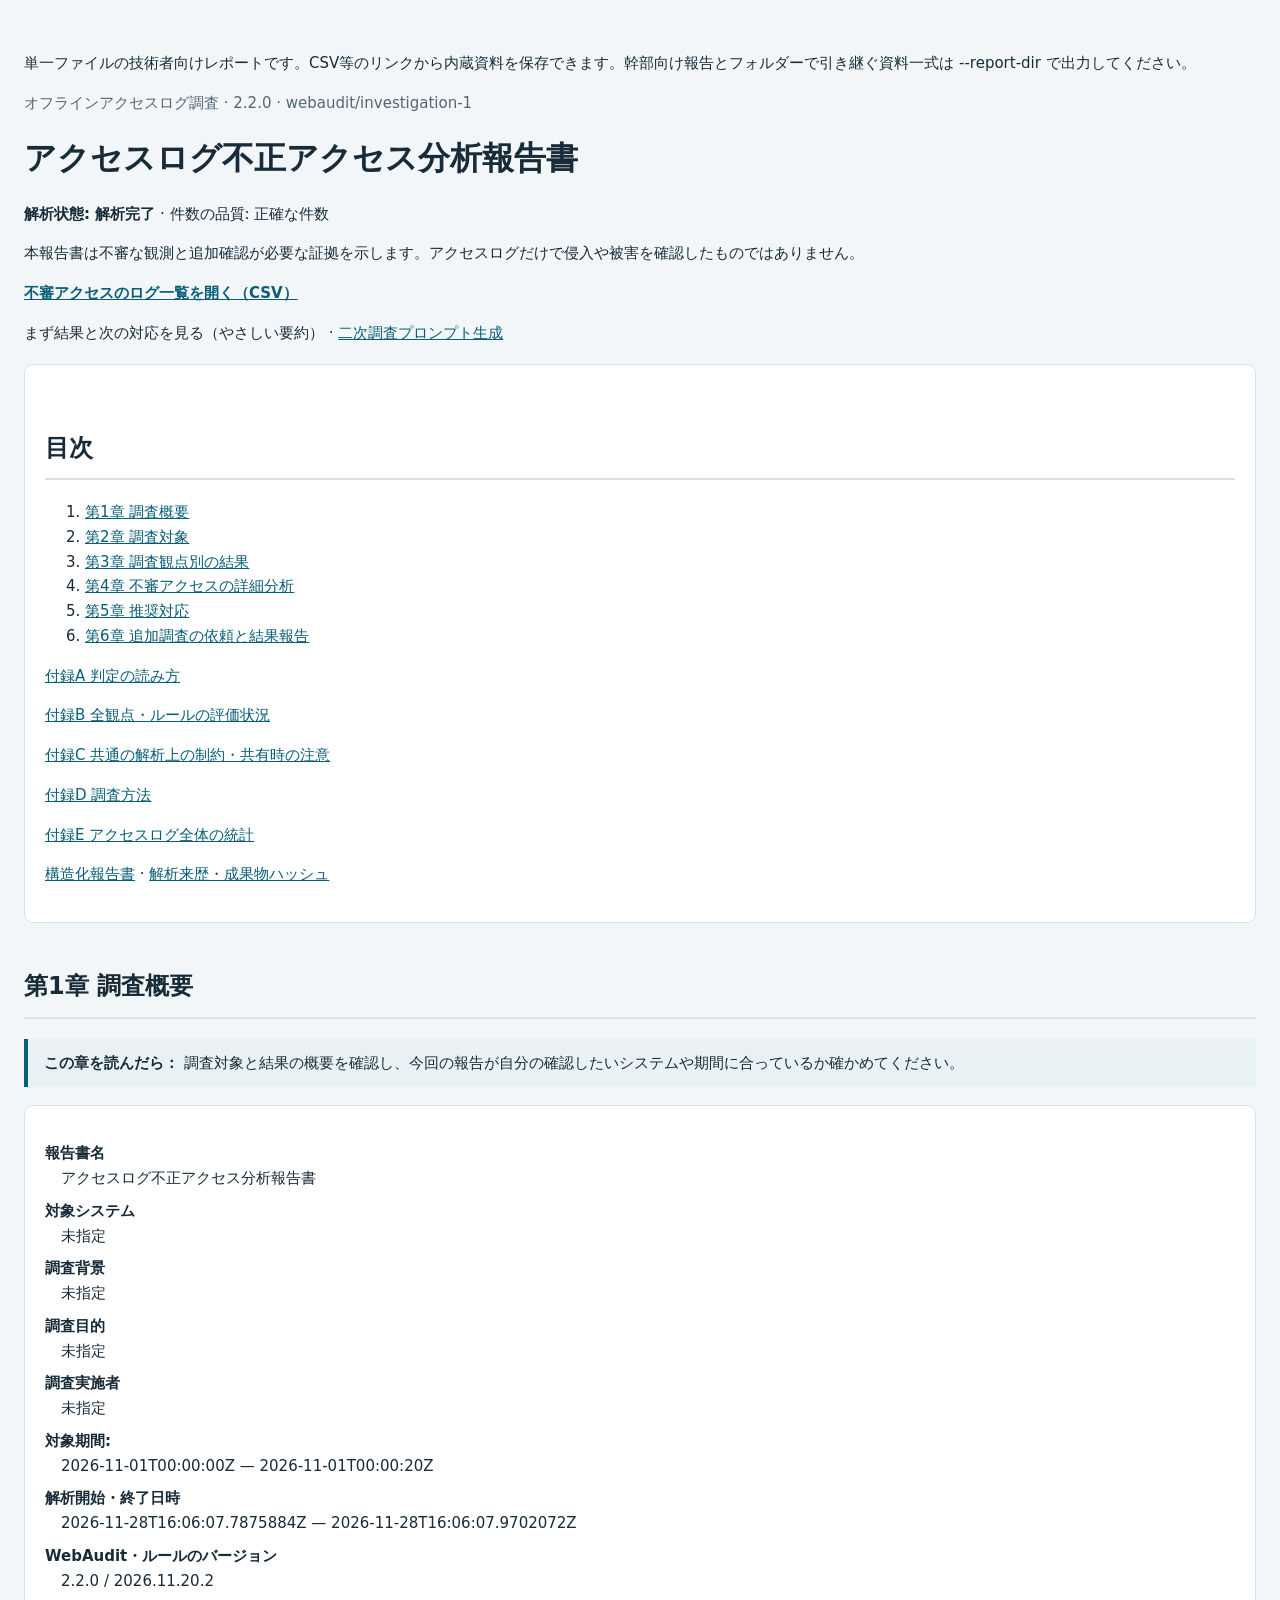
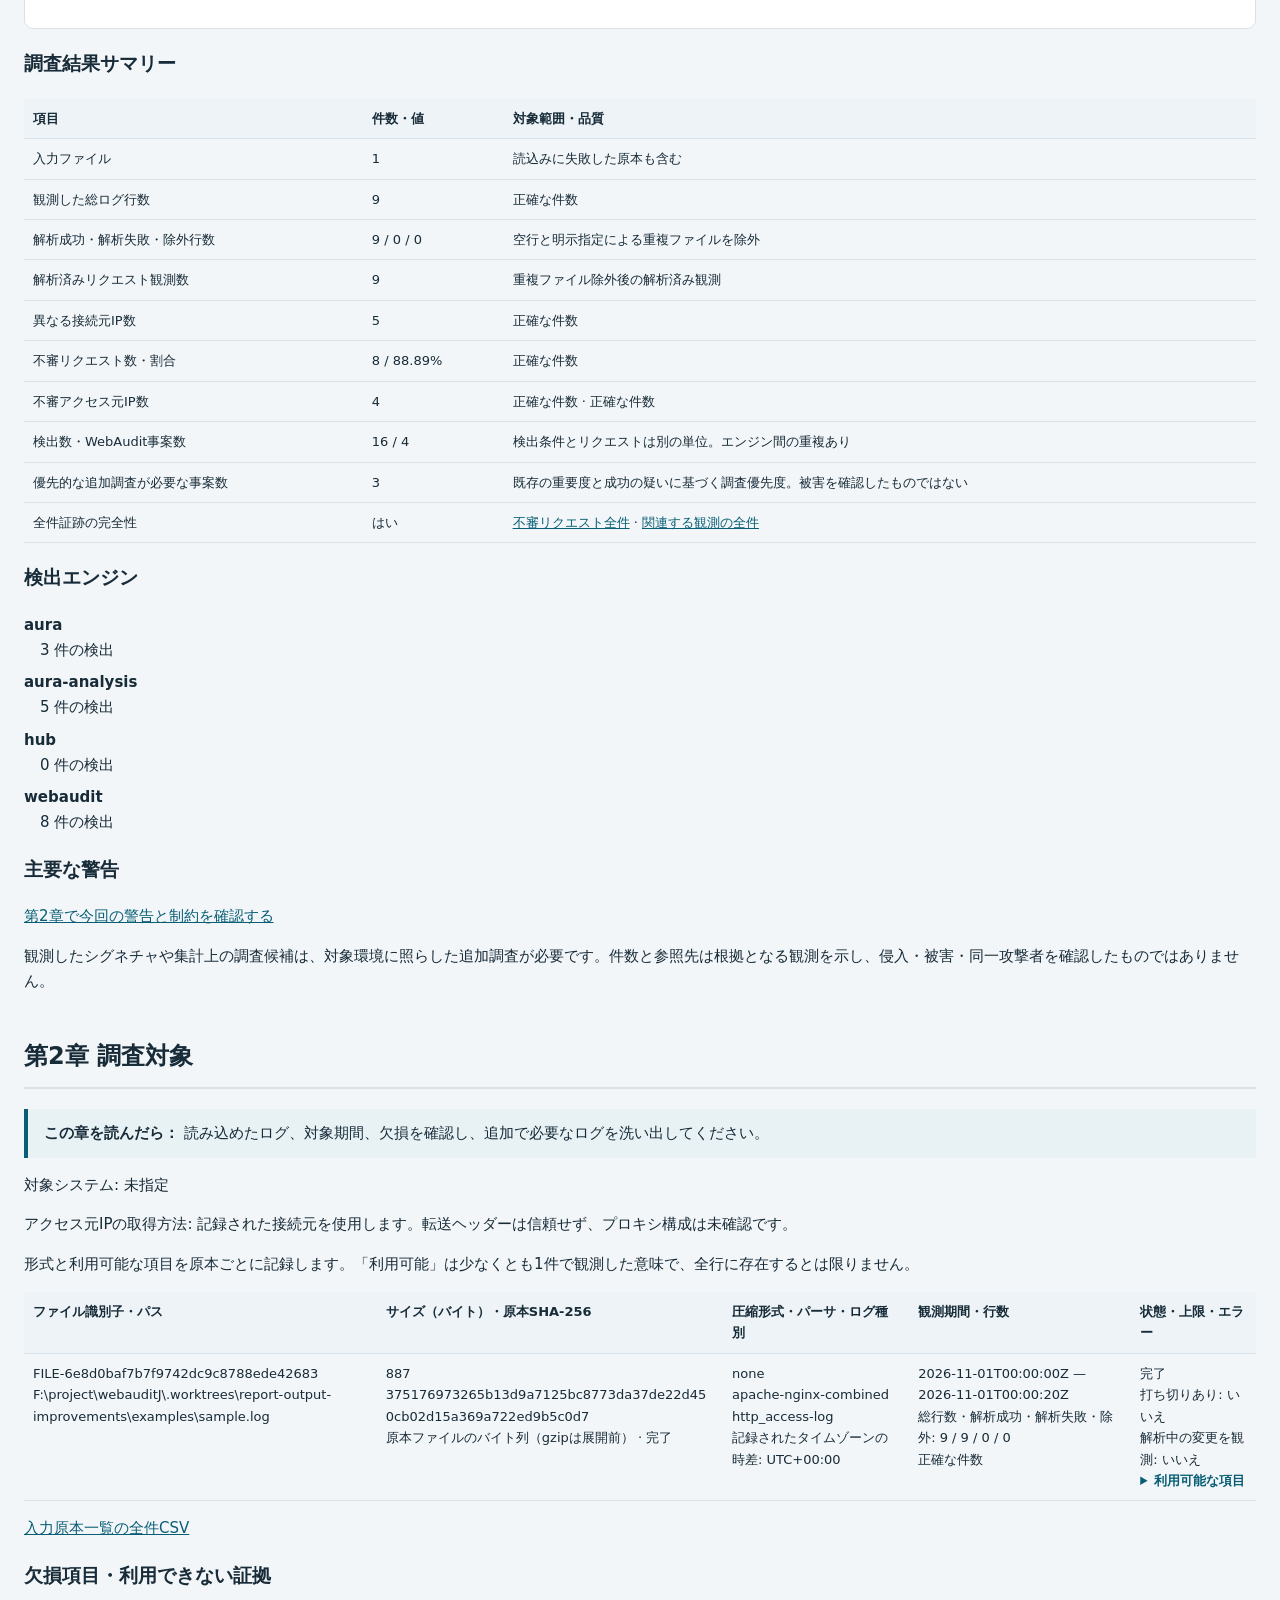
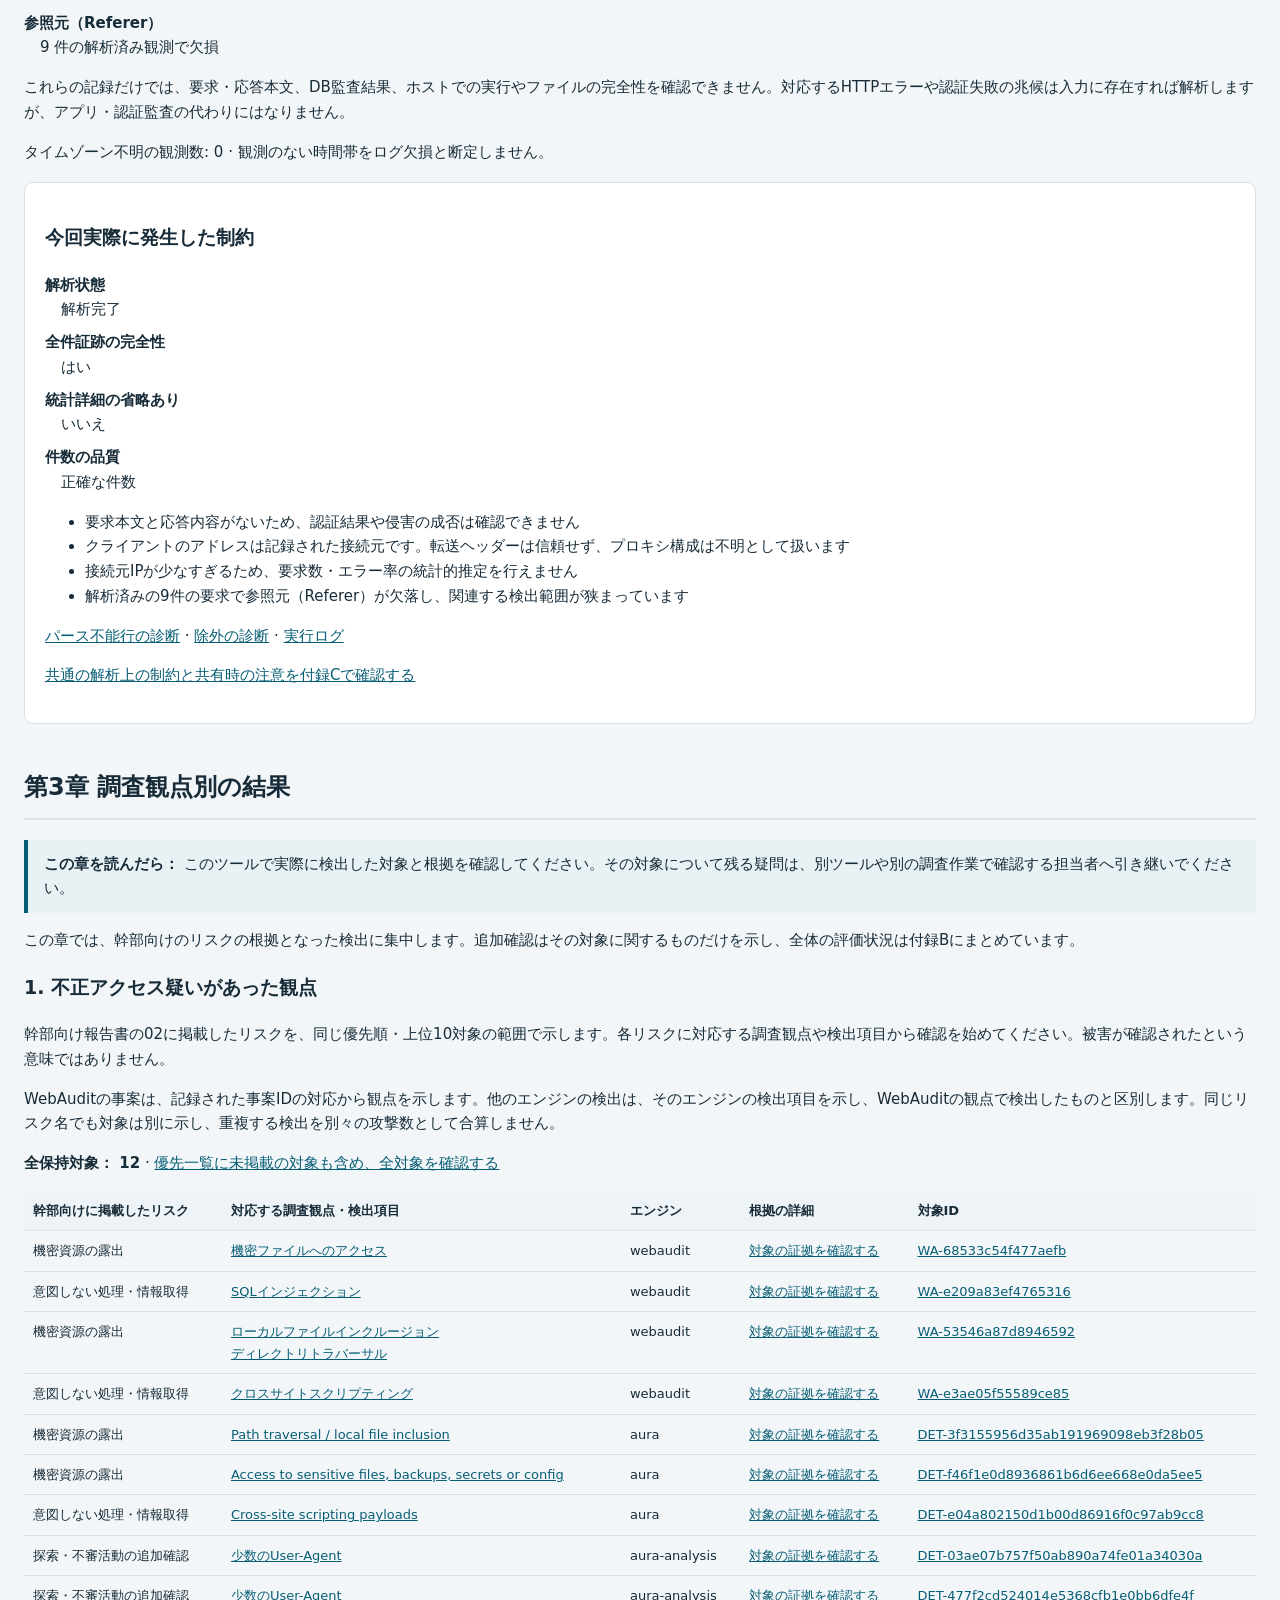
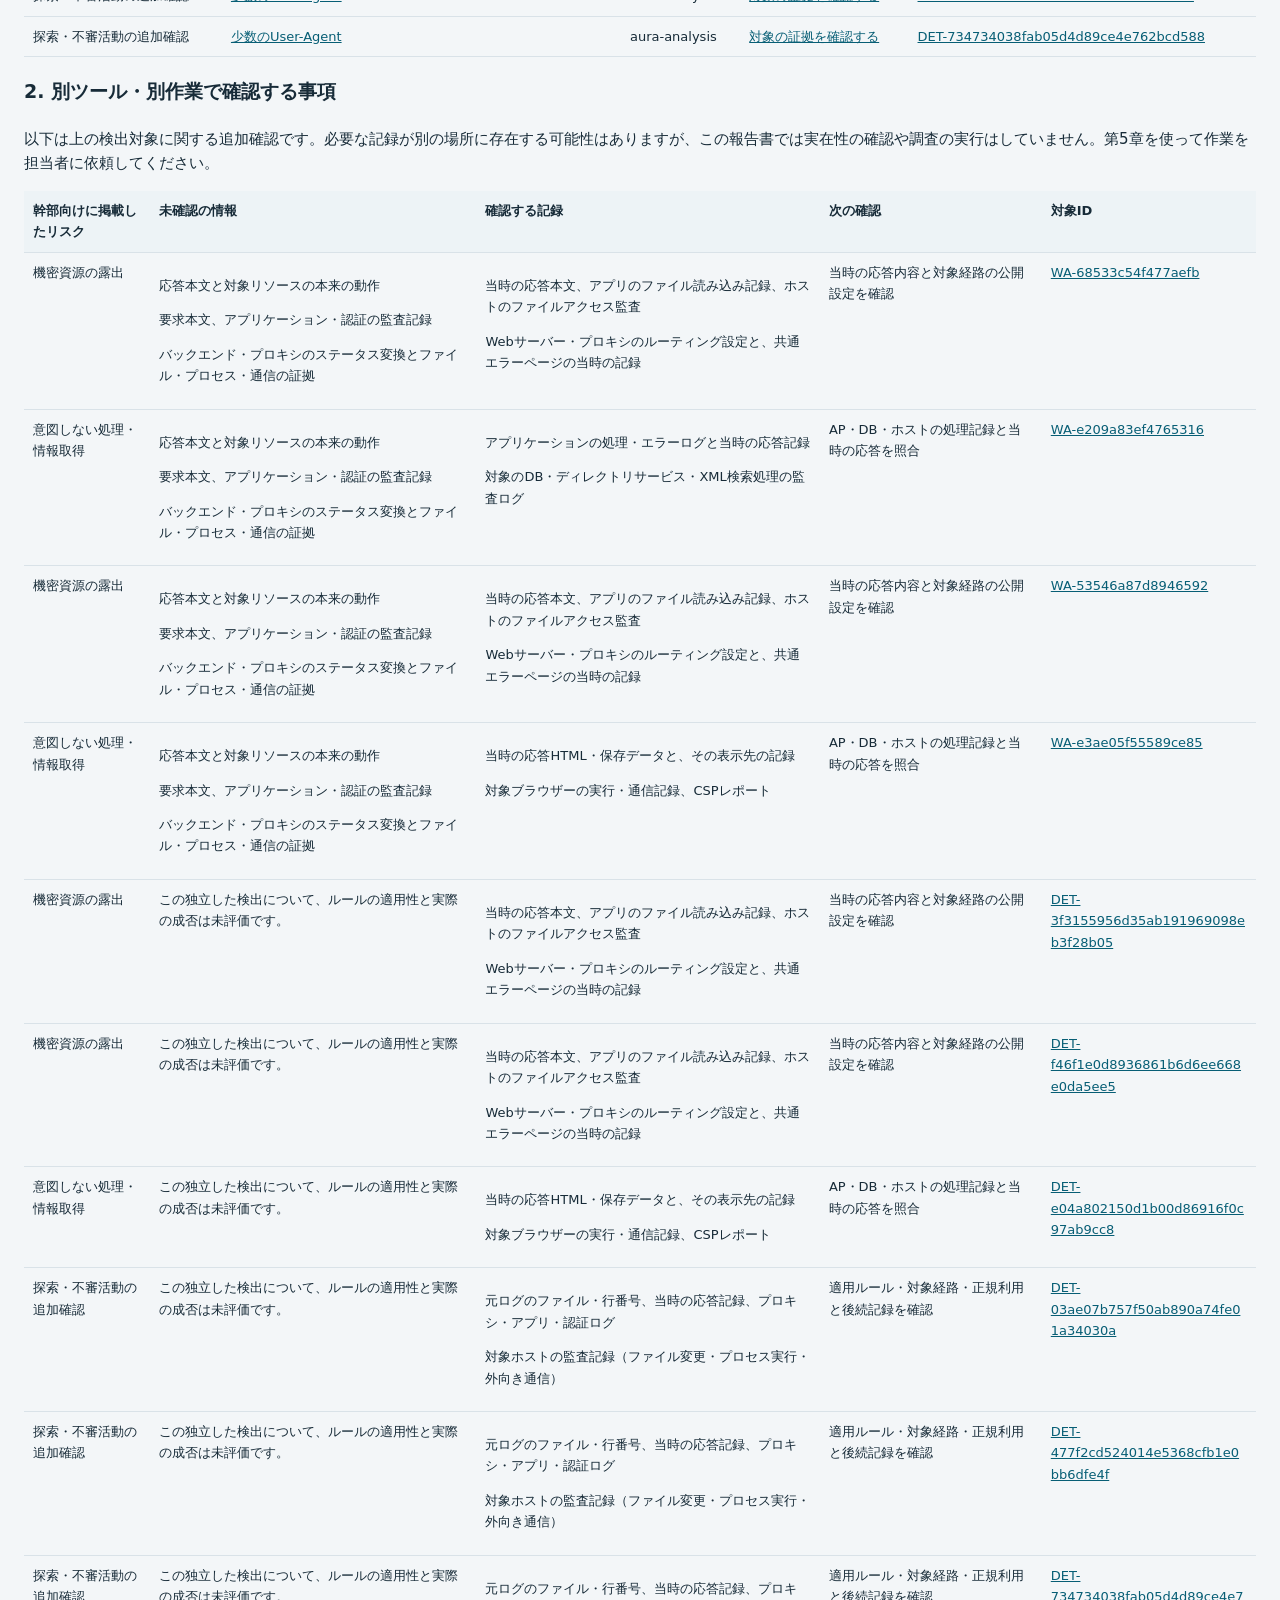
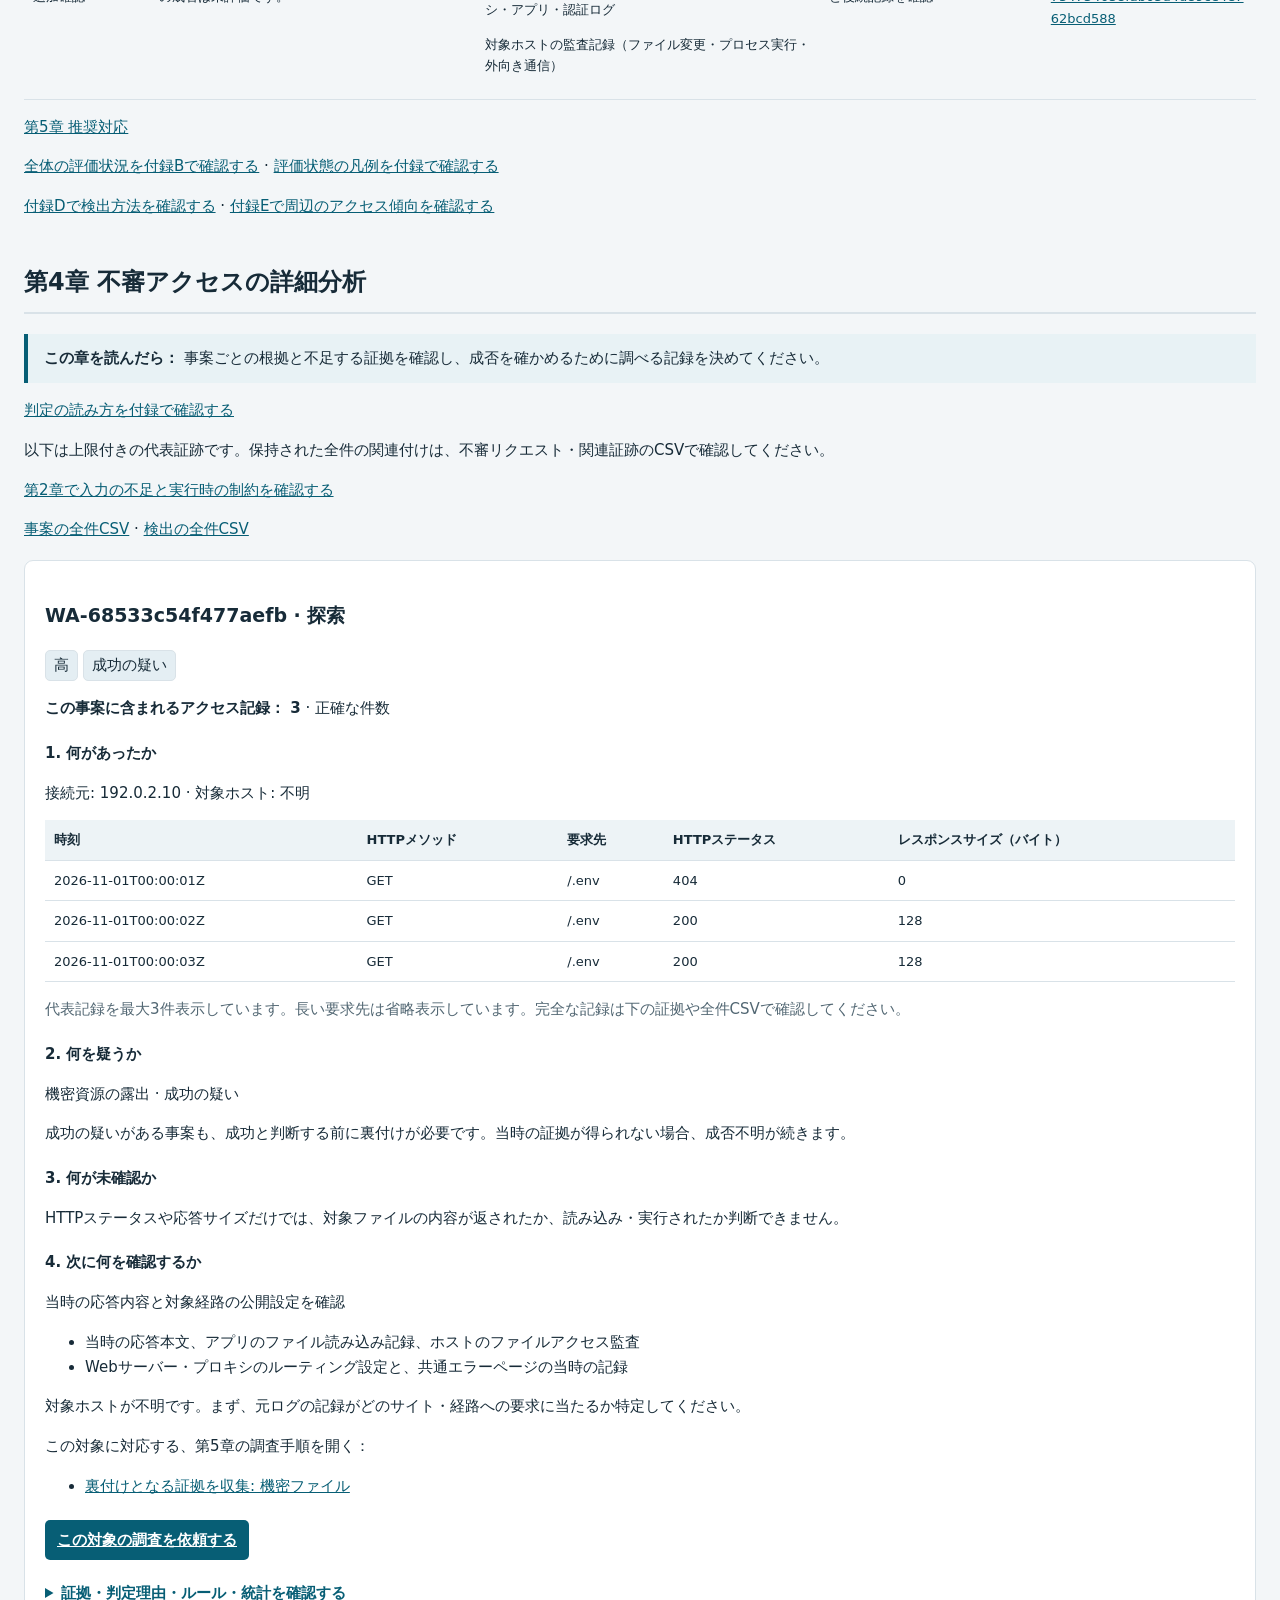
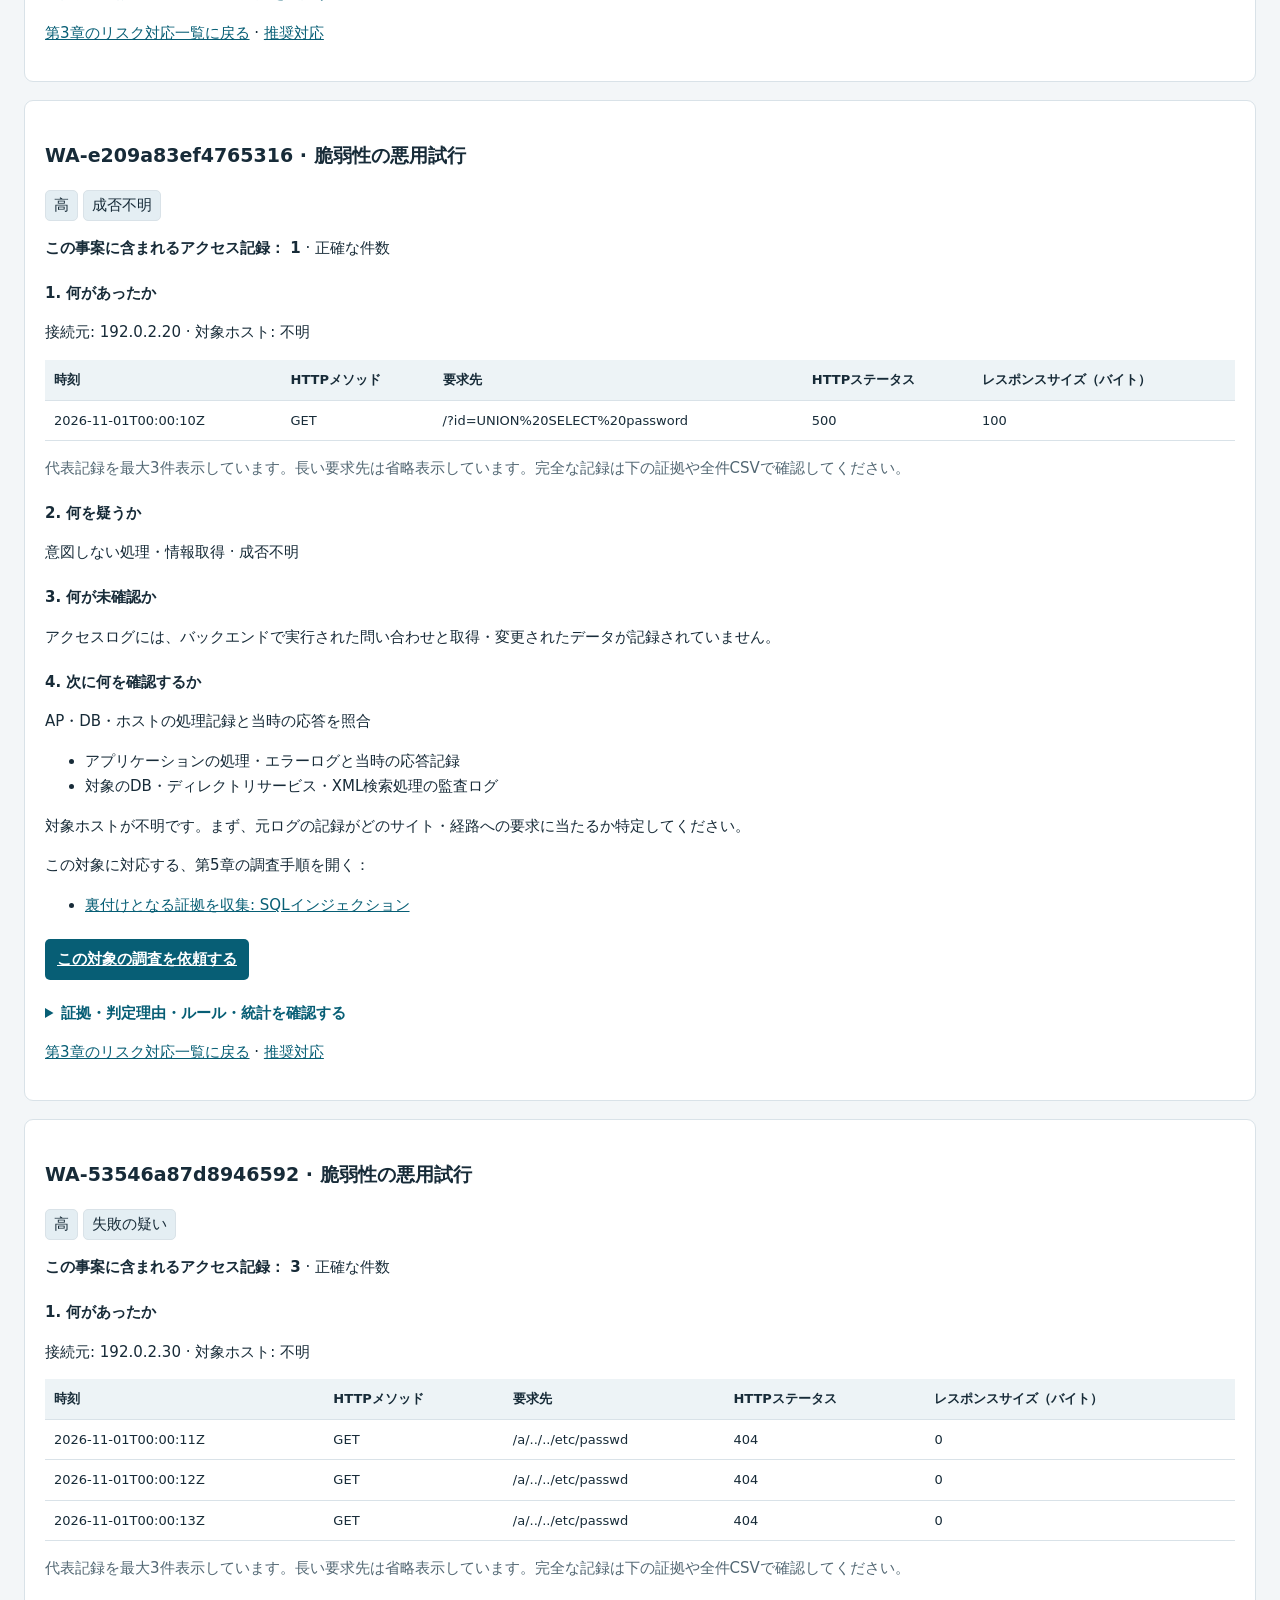
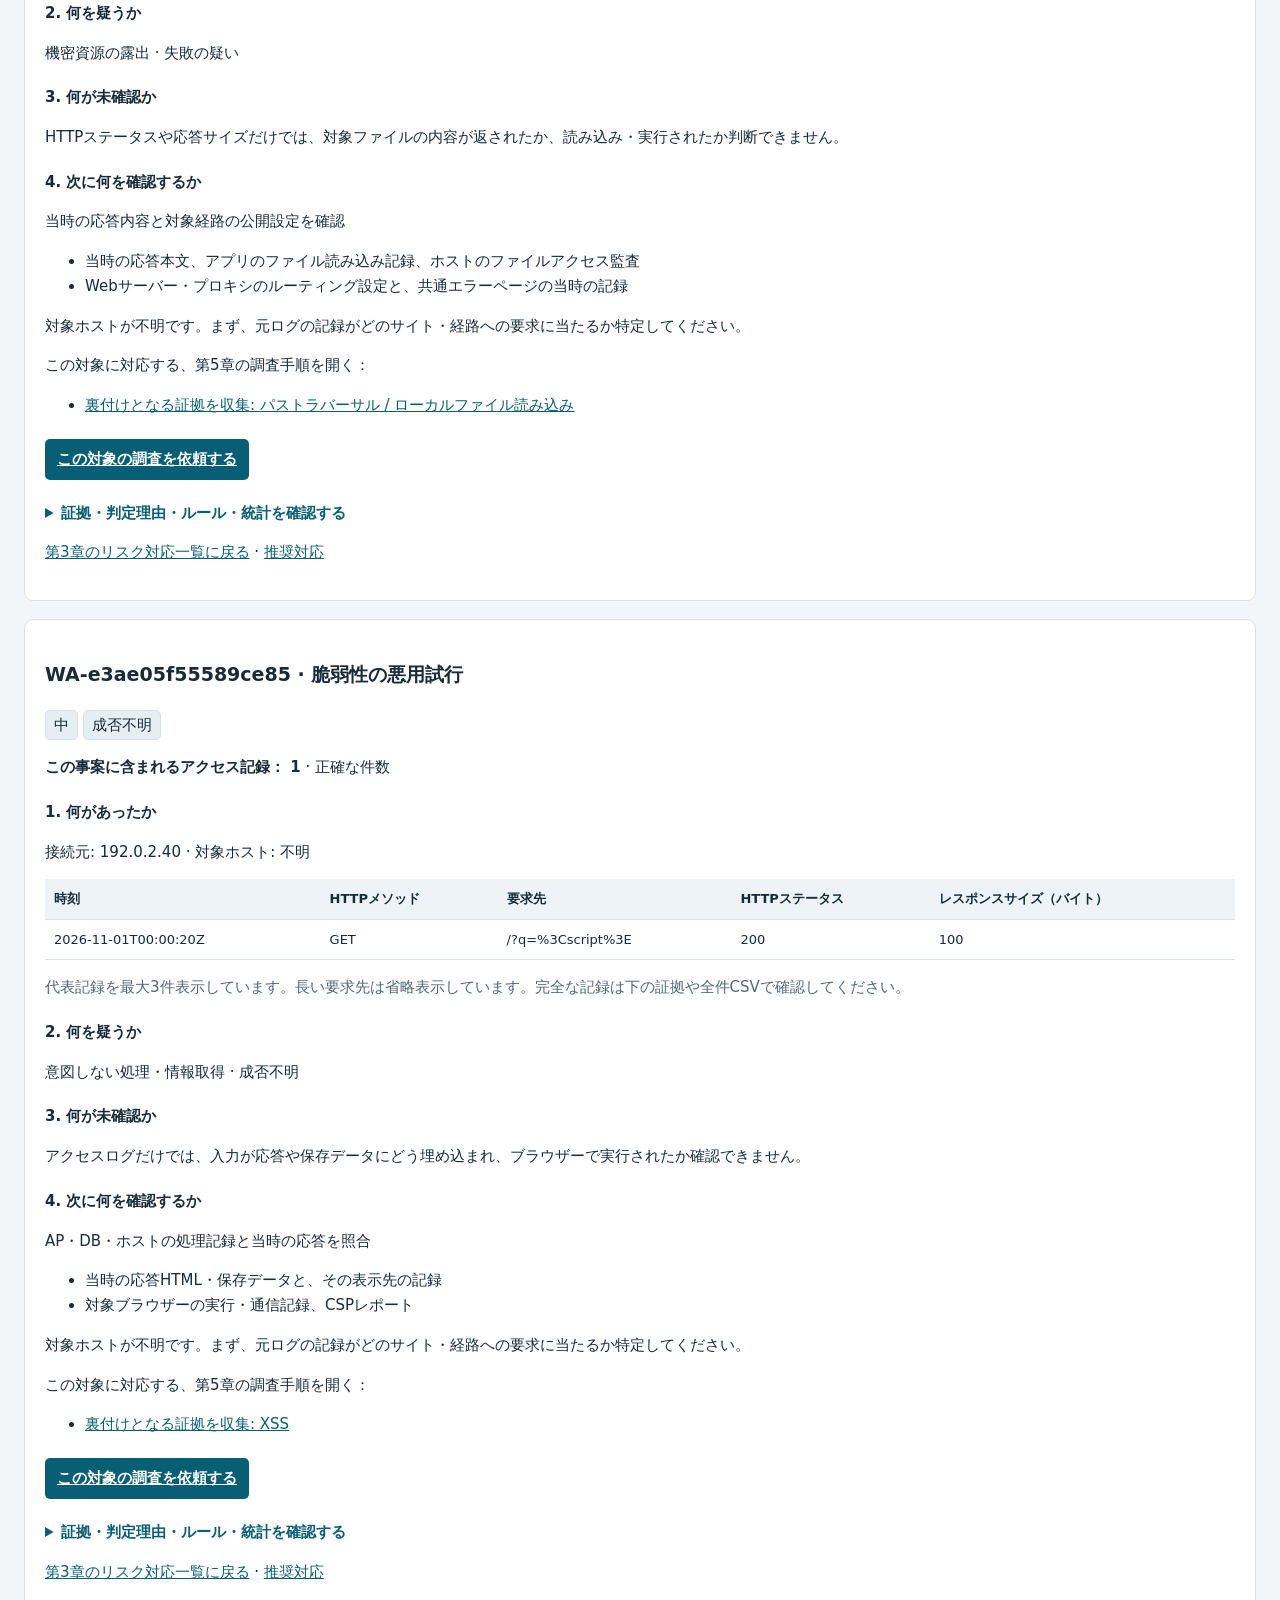
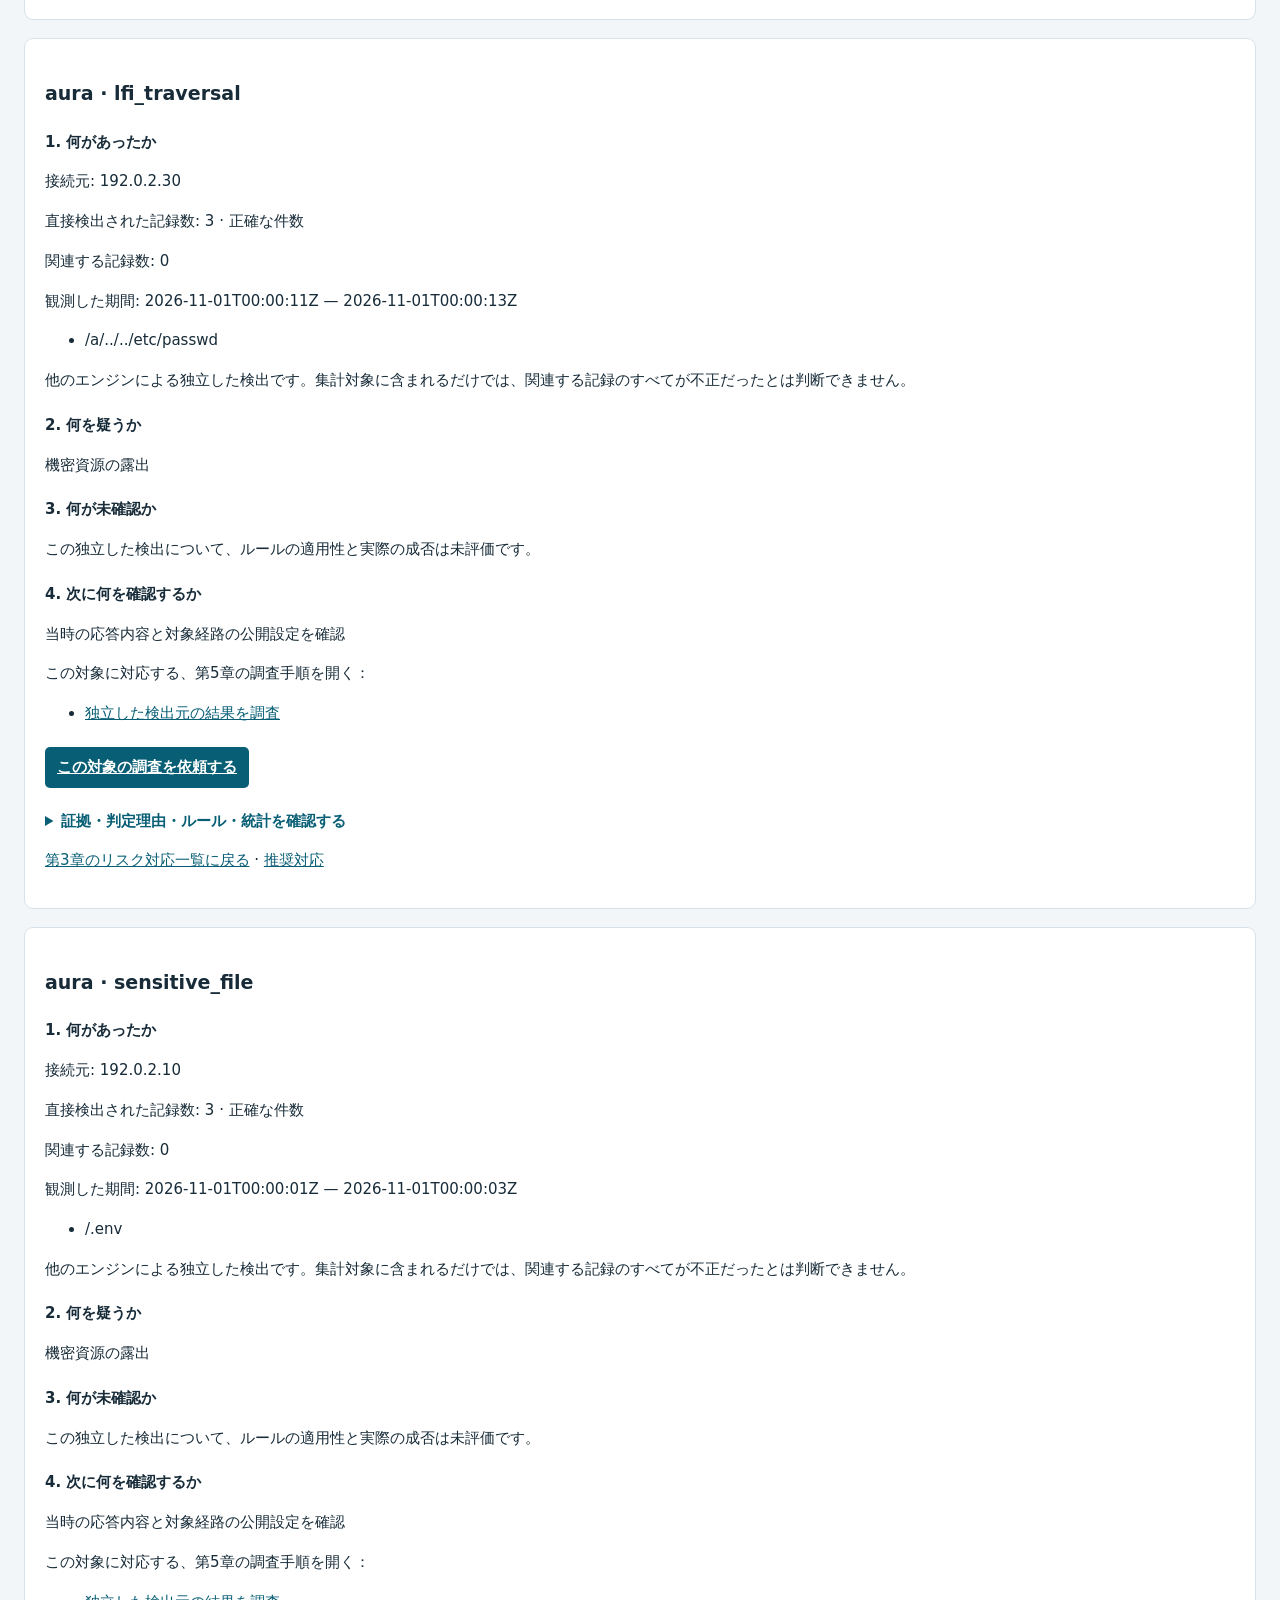
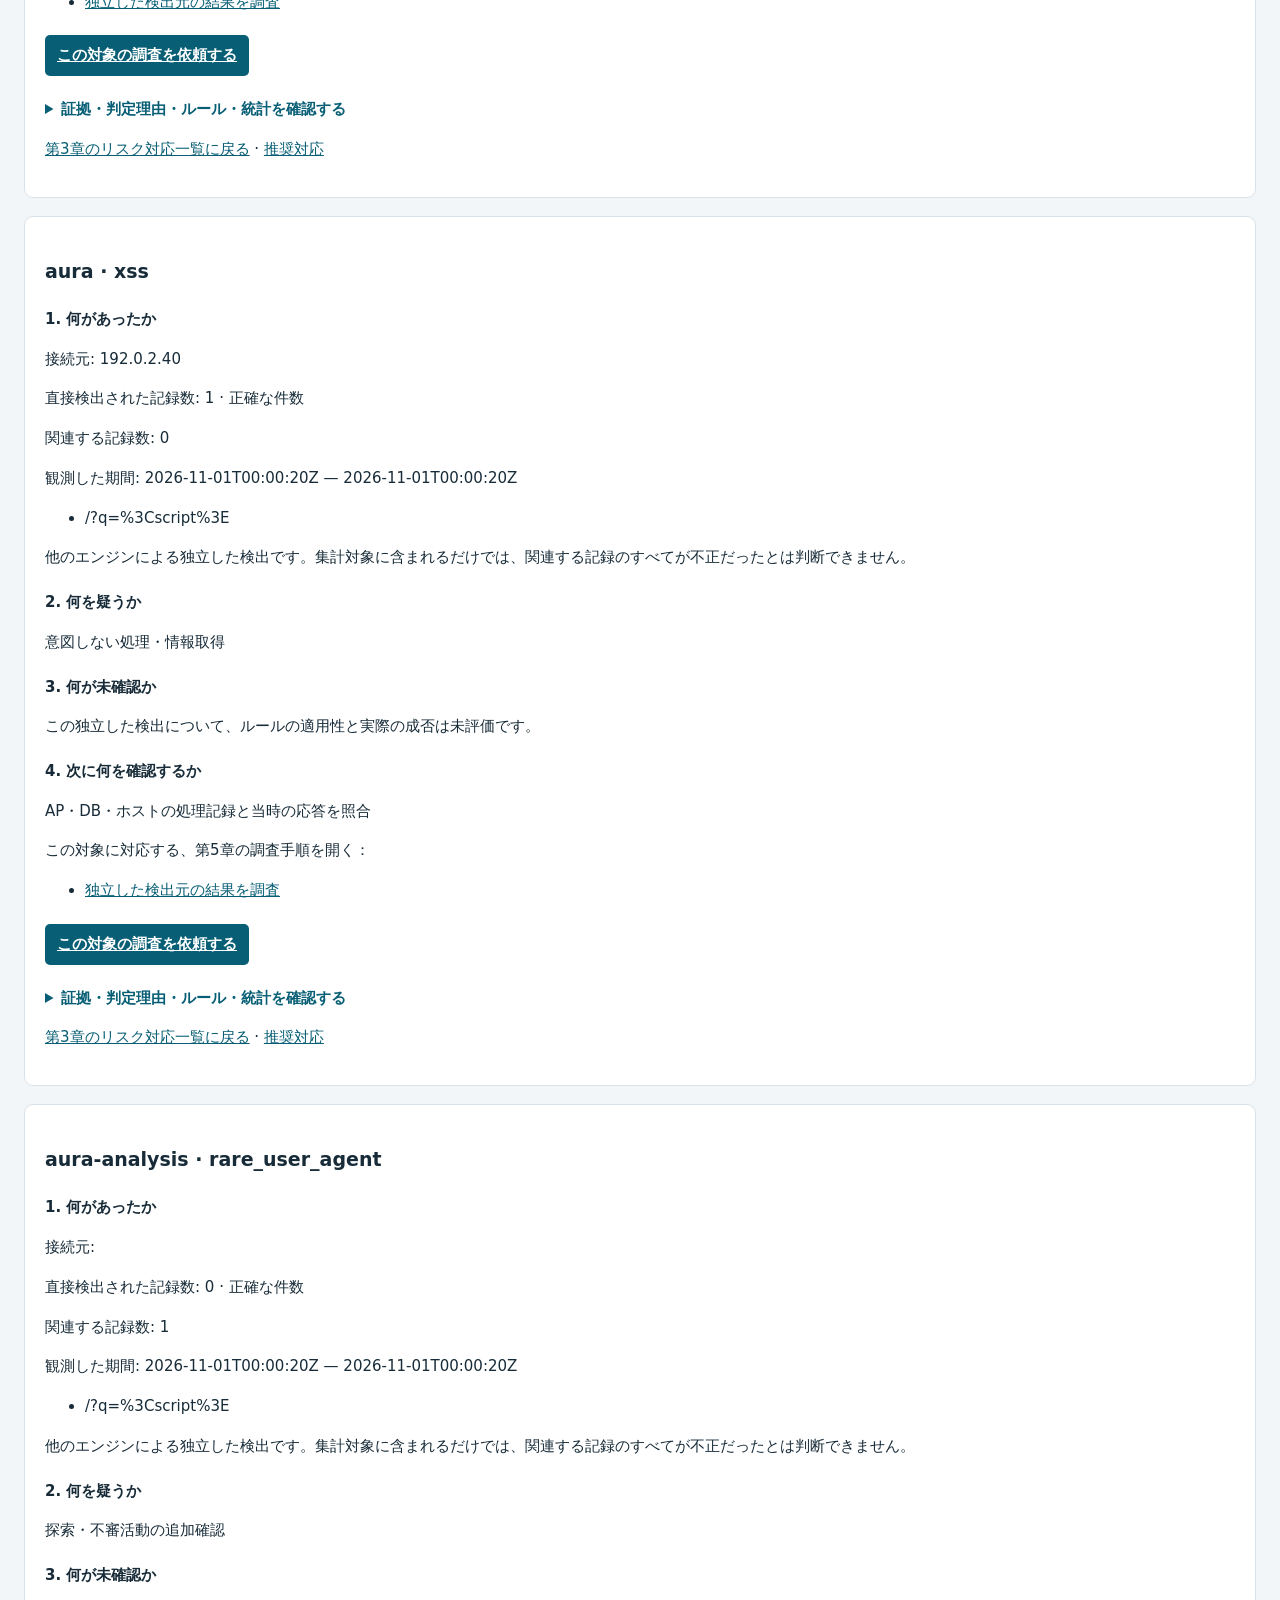
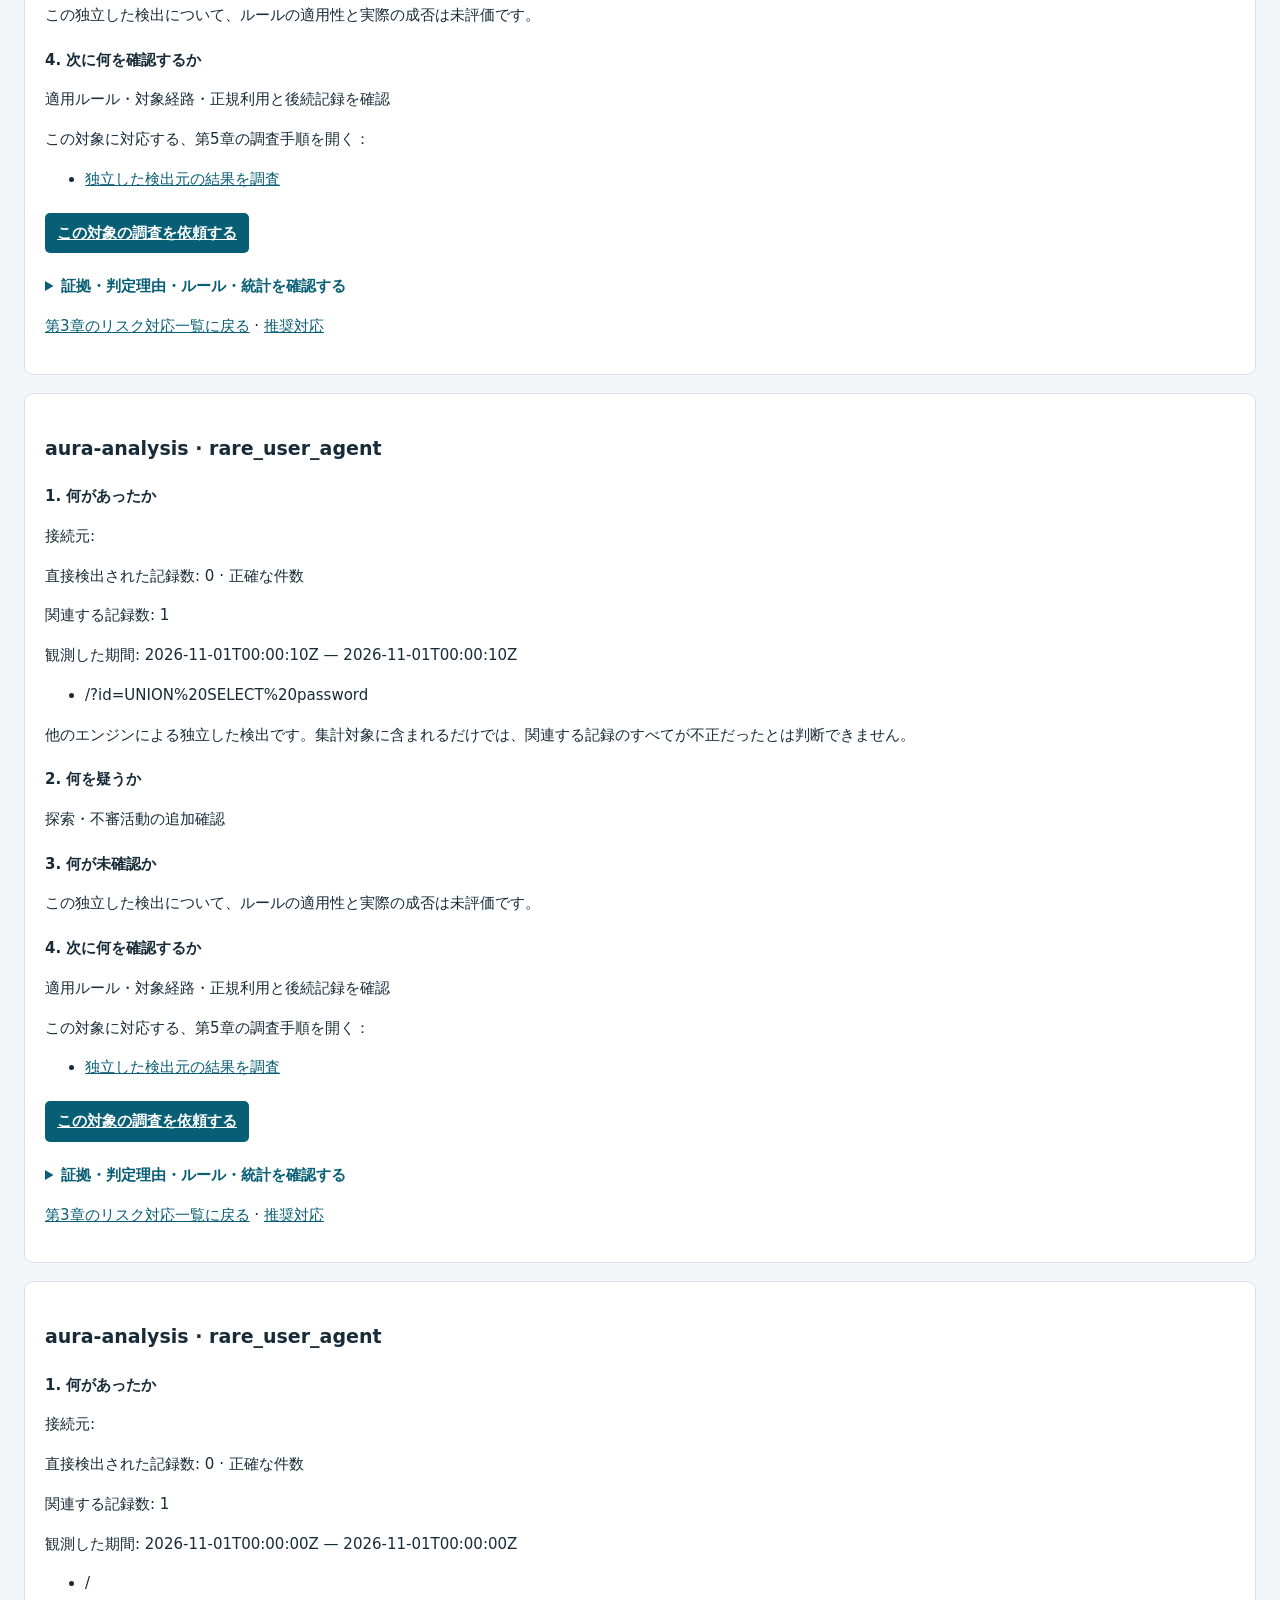
==== commit 28692036: "feat: port unified technical HTML output (GREEN)" ====
--- a/examples/sample-report.html
+++ b/examples/sample-report.html
@@ -1,1403 +1,639 @@
 <!doctype html>
-<html lang="ja"><head><meta charset="utf-8"><meta http-equiv="Content-Security-Policy" content="default-src 'none'; style-src 'unsafe-inline'; base-uri 'none'; form-action 'none'"><meta name="viewport" content="width=device-width,initial-scale=1"><title>WebAuditJ 調査レポート</title>
+<html lang="ja"><head><meta charset="utf-8"><meta name="viewport" content="width=device-width,initial-scale=1"><meta http-equiv="Content-Security-Policy" content="default-src 'none'; script-src 'sha256-3CfwDSkSfz+vg0gyfFe0tD4HBJkb6huJd7oDQBrchWo=' 'sha256-/oUXlmb6Gf2oz9xBX7/AQab6cTRUN+5WqCDZtF2jLYk='; style-src 'unsafe-inline'; base-uri 'none'; form-action 'none'"><title>アクセスログ不正アクセス分析報告書</title>
 <style>
-:root{color-scheme:light;--ink:#182630;--muted:#52626c;--line:#dce4e8;--accent:#126579}*{box-sizing:border-box}body{margin:0;background:#f3f6f7;color:var(--ink);font:15px/1.65 system-ui,sans-serif}main{max-width:1200px;margin:0 auto;padding:40px 24px}h1{font-size:34px;margin:0}h2{margin-top:36px;font-size:23px}h3{font-size:18px}p{overflow-wrap:anywhere}.eyebrow{color:var(--accent);font-weight:700}.muted{color:var(--muted)}.grid{display:grid;grid-template-columns:repeat(auto-fit,minmax(160px,1fr));gap:12px;margin:24px 0}.metric,article,section.panel{background:white;border:1px solid var(--line);border-radius:10px;padding:20px}.metric strong{display:block;font-size:29px}article{margin:16px 0}pre{background:#eef3f5;padding:14px;white-space:pre-wrap;overflow-wrap:anywhere;font:13px/1.55 ui-monospace,monospace}table{border-collapse:collapse;width:100%;font-size:13px}th,td{padding:9px;border-bottom:1px solid var(--line);text-align:left;vertical-align:top;overflow-wrap:anywhere}th{background:#eef3f5}.table{overflow-x:auto}.tag{display:inline-block;border:1px solid var(--line);padding:2px 8px;border-radius:20px;margin:2px}.warning{border-left:4px solid #bb8123;padding-left:14px}details{margin:12px 0}summary{cursor:pointer;color:var(--accent);font-weight:600}a{color:var(--accent)}footer{margin-top:40px;color:var(--muted)}
-</style></head><body><main>
-<div class="eyebrow">HTTPログのオフライン調査</div><h1>WebAuditJ 調査レポート</h1>
-<p class="muted">バージョン 2.1.1 · ルール 2026.11.20.2 · 2026-11-27T12:17:53.0256983Z</p>
-<p><strong>解析状況 完了</strong> · <a href="#coverage">警告・入力ファイルを見る</a>。アクセスログだけでは侵害を確定できません。攻撃スコアと成否の確信度は異なる証拠を表します。</p>
-<p>Hubのアラート: 0 · Auraのシグネチャグループ: 3 · Auraの解析検出: 5</p><p>WebAuditの事案が0件でも、Hub・Auraの検出が0件とは限りません。集計単位が異なるため、各件数は合算できません。</p>
-<section class="panel" aria-labelledby="reading-guide"><h2 id="reading-guide">まず、ここだけ読んでください</h2><ol><li><strong>何が見つかった？</strong> <a href="#incident-list">不審なアクセスの一覧を見る</a> · <a href="#upstream-list">ほかの検出結果を見る</a></li><li><strong>被害は出ている？</strong> 不審なアクセスがあっても、被害が出たとは限りません。「成功の疑い」は追加確認が必要、「成否不明」は判断できる証拠が足りないという意味です。</li><li><strong>次に何をする？</strong> 一覧から事案を開き、「追加調査」で確認する記録を見てください。</li></ol><p><a href="#coverage">解析できなかった範囲・注意点を確認する</a> · 検出がなくても、安全が確認できたという意味ではありません。</p></section>
-<div class="grid"><div class="metric">解析済み要求数<strong>9</strong></div><div class="metric">未解析行数<strong>0</strong></div><div class="metric">WebAuditの事案<strong>4</strong></div><div class="metric">入力ファイル<strong>1</strong></div></div>
-<p>対象期間: 2026-11-01T00:00:00Z 〜 2026-11-01T00:00:20Z。除外した重複観測数: 0.</p>
-<details><summary>判定指標の読み方</summary><p>攻撃スコアは、一意な一致ルールの重み（緊急40、高30、中15、その他5）の合計を100で打ち切った値です。不審さを表し、攻撃の成功を示すものではありません。</p><p>成否の確信度は、ルールの条件に基づく証拠の強さの指標であり、校正された確率ではありません。現行値は成否不明0.2、成功の疑い0.55、失敗の疑い0.5で、成功率を示しません。</p>
-</details><h2 id="coverage">解析範囲と警告</h2><section class="panel"><p class="warning">要求本文と応答内容がないため、認証結果や侵害の成否は確認できません</p><p class="warning">クライアントのアドレスは記録された接続元です。転送ヘッダーは信頼せず、プロキシ構成は不明として扱います</p><p class="warning">接続元IPが少なすぎるため、要求数・エラー率の統計的推定を行えません</p><p class="warning">解析済みの9件の要求で参照元（Referer）が欠落し、関連する検出範囲が狭まっています</p>
-<details><summary>入力ファイルと欠落項目</summary><div class="table"><table><tr><th>ファイル</th><th>解析済み</th><th>未解析</th><th>診断情報</th></tr><tr><td>F:\project\webauditJ\examples\sample.log</td><td>9</td><td>0</td><td></td></tr></table></div><p>参照元（Referer）: 9 が欠落</p></details></section>
-<h2 id="incident-list">WebAuditの事案</h2>
-<div class="table"><table><thead><tr><th scope="col">事案</th><th scope="col">重要度 / スコア</th><th scope="col">成否判定</th><th scope="col">接続元</th><th scope="col">件数</th></tr></thead><tbody>
-<tr><td><a href="#WA-68533c54f477aefb">WA-68533c54f477aefb</a> · 探索</td><td>高 / 30</td><td>成功の疑い</td><td>192.0.2.10</td><td>3</td></tr><tr><td><a href="#WA-e209a83ef4765316">WA-e209a83ef4765316</a> · 脆弱性の悪用試行</td><td>高 / 30</td><td>成否不明</td><td>192.0.2.20</td><td>1</td></tr><tr><td><a href="#WA-53546a87d8946592">WA-53546a87d8946592</a> · 脆弱性の悪用試行</td><td>高 / 30</td><td>失敗の疑い</td><td>192.0.2.30</td><td>3</td></tr><tr><td><a href="#WA-e3ae05f55589ce85">WA-e3ae05f55589ce85</a> · 脆弱性の悪用試行</td><td>中 / 15</td><td>成否不明</td><td>192.0.2.40</td><td>1</td></tr>
-</tbody></table></div>
-<article id="WA-68533c54f477aefb"><span class="tag">高</span><span class="tag">成功の疑い</span><h3>192.0.2.10 · 探索</h3><p>WA-68533c54f477aefb · 3 件の観測 · スコア 30 · 成否の確信度 0.55<br><small>証拠の強さを示す指標。成功確率ではありません。</small></p><p>対象ホスト 不明 · User-Agent BrowserA<br>2026-11-01T00:00:01Z 〜 2026-11-01T00:00:03Z</p>
+:root{color-scheme:light;--ink:#172b38;--muted:#526773;--line:#d9e2e8;--accent:#075e75}*{box-sizing:border-box}body{font:15px/1.65 system-ui,sans-serif;margin:0;background:#f3f6f8;color:var(--ink)}main{max-width:1320px;margin:auto;padding:36px 24px}h1{font-size:32px;line-height:1.35}h2{margin-top:44px;font-size:24px;border-bottom:2px solid var(--line);padding-bottom:10px}h3{font-size:19px}h4{margin-bottom:8px}p,li,dd,td,th,code{overflow-wrap:anywhere}section.panel,article,nav,.chart{background:white;border:1px solid var(--line);border-radius:9px;padding:20px;margin:18px 0}a{color:var(--accent)}.table{overflow-x:auto}table{border-collapse:collapse;width:100%;font-size:13px}th,td{padding:9px;border-bottom:1px solid var(--line);vertical-align:top;text-align:left}th{background:#edf3f6}dt{font-weight:650;margin-top:8px}dd{margin-left:16px}pre{background:#edf3f6;white-space:pre-wrap;overflow-wrap:anywhere;padding:14px;font:13px/1.5 ui-monospace,monospace}summary{cursor:pointer;color:var(--accent);font-weight:600}.muted{color:var(--muted)}.warning{border-left:5px solid #9b640d;padding:14px;background:#fff8ea}.grid{display:grid;grid-template-columns:repeat(auto-fit,minmax(260px,1fr));gap:16px}.badge{display:inline-block;padding:2px 8px;background:#e4eef3;border:1px solid var(--line);border-radius:5px}meter{display:block;width:100%;height:17px;margin:4px 0 12px}.timeline{max-height:620px;overflow:auto}footer{margin:36px 0;color:var(--muted)}@media print{body{background:white;color:black;font-size:10pt}main{padding:0;max-width:none}nav,.no-print{display:none}h2{break-before:page}#chapter-1{break-before:auto}h2,h3,h4{break-after:avoid}article,section.panel,.chart{border-radius:0;padding:10px}.table,.timeline{overflow:visible;max-height:none}table{font-size:8pt;table-layout:fixed}th,td{padding:4px;word-break:break-word}tr{break-inside:avoid}pre{font-size:8pt}a{color:black}.grid{display:block}.chart{break-inside:avoid}meter{height:12px}}
+.chapter-purpose{padding:12px 16px;background:#e8f2f5;border-left:4px solid var(--accent)}
+.request-target{display:inline-block;padding:8px 12px;background:var(--accent);color:white;border-radius:5px;font-weight:600;margin:6px 0}
+</style></head><body><main><p class="standalone-notice">単一ファイルの技術者向けレポートです。CSV等のリンクから内蔵資料を保存できます。幹部向け報告とフォルダーで引き継ぐ資料一式は --report-dir で出力してください。</p>
+<header><p class="muted">オフラインアクセスログ調査 · 2.2.0 · webaudit/investigation-1</p><h1>アクセスログ不正アクセス分析報告書</h1><p><strong>解析状態: 解析完了</strong> · 件数の品質: 正確な件数</p><p>本報告書は不審な観測と追加確認が必要な証拠を示します。アクセスログだけで侵入や被害を確認したものではありません。</p></header>
+<p><strong><a download="suspicious-requests.csv" href="[data-uri]">不審アクセスのログ一覧を開く（CSV）</a></strong></p>
+<p>まず結果と次の対応を見る（やさしい要約） · <a href="#secondary-investigation">二次調査プロンプト生成</a></p><nav id="contents"><h2>目次</h2><ol><li><a href="#chapter-1">第1章 調査概要</a></li><li><a href="#chapter-2">第2章 調査対象</a></li><li><a href="#chapter-6">第3章 調査観点別の結果</a></li><li><a href="#chapter-8">第4章 不審アクセスの詳細分析</a></li><li><a href="#chapter-11">第5章 推奨対応</a></li><li><a href="#investigation-workflow">第6章 追加調査の依頼と結果報告</a></li></ol><p><a href="#appendix-assessment">付録A 判定の読み方</a></p><p><a href="#appendix-coverage">付録B 全観点・ルールの評価状況</a></p><p><a href="#appendix-limitations">付録C 共通の解析上の制約・共有時の注意</a></p><p><a href="#appendix-methods">付録D 調査方法</a></p><p><a href="#appendix-statistics">付録E アクセスログ全体の統計</a></p><p><a download="report.json" href="[data-uri]